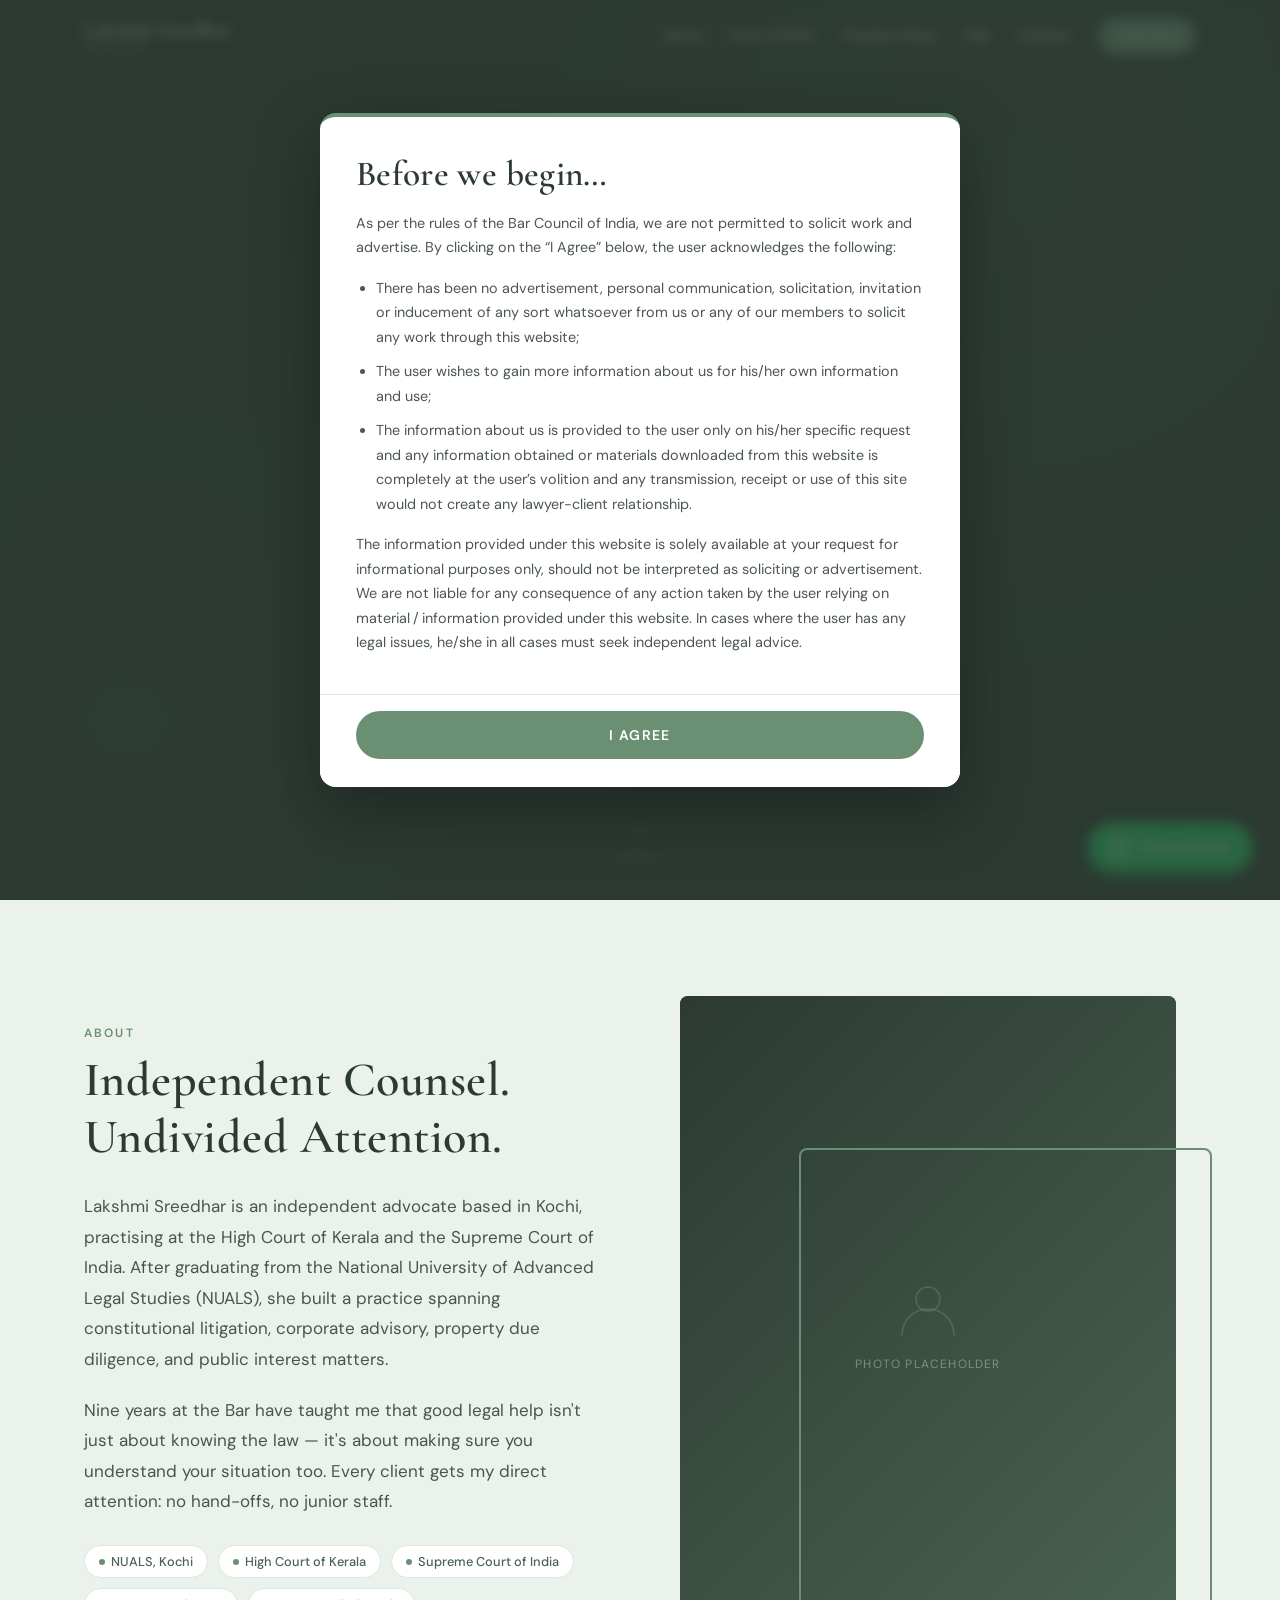
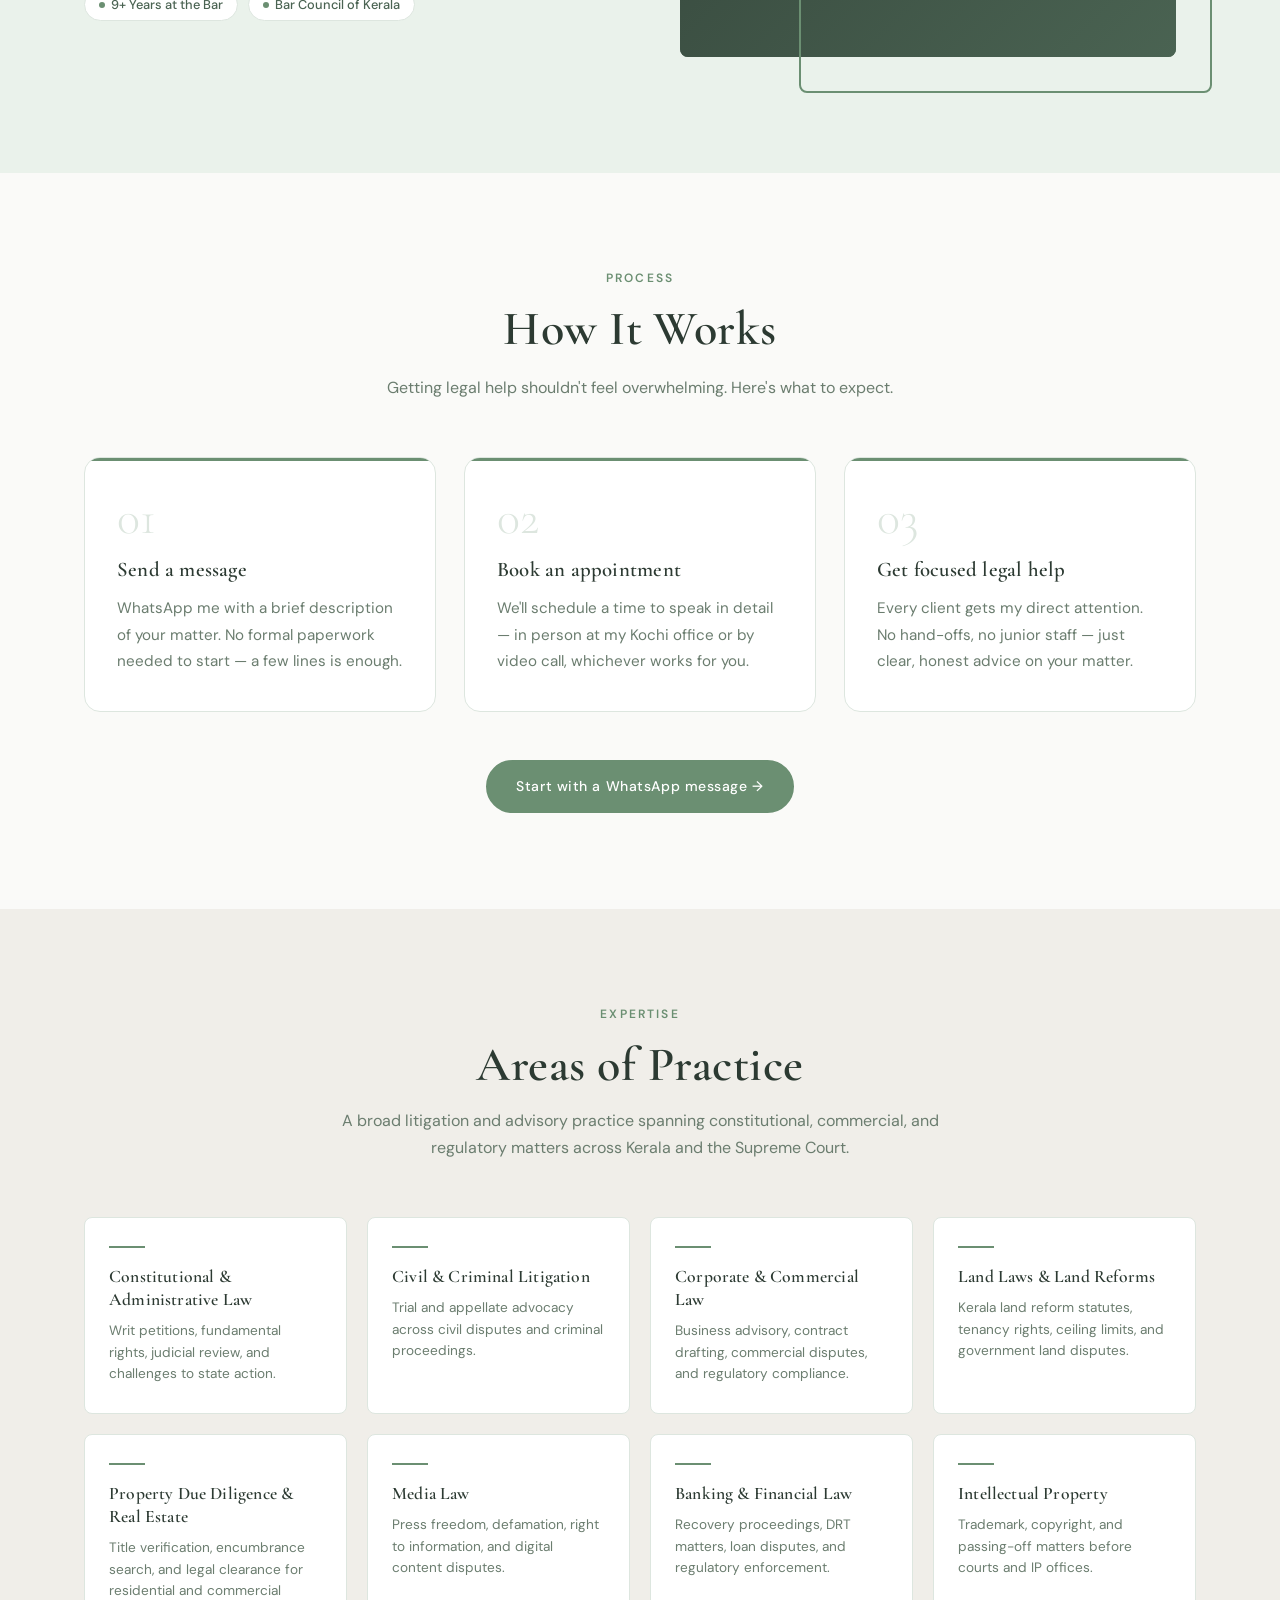
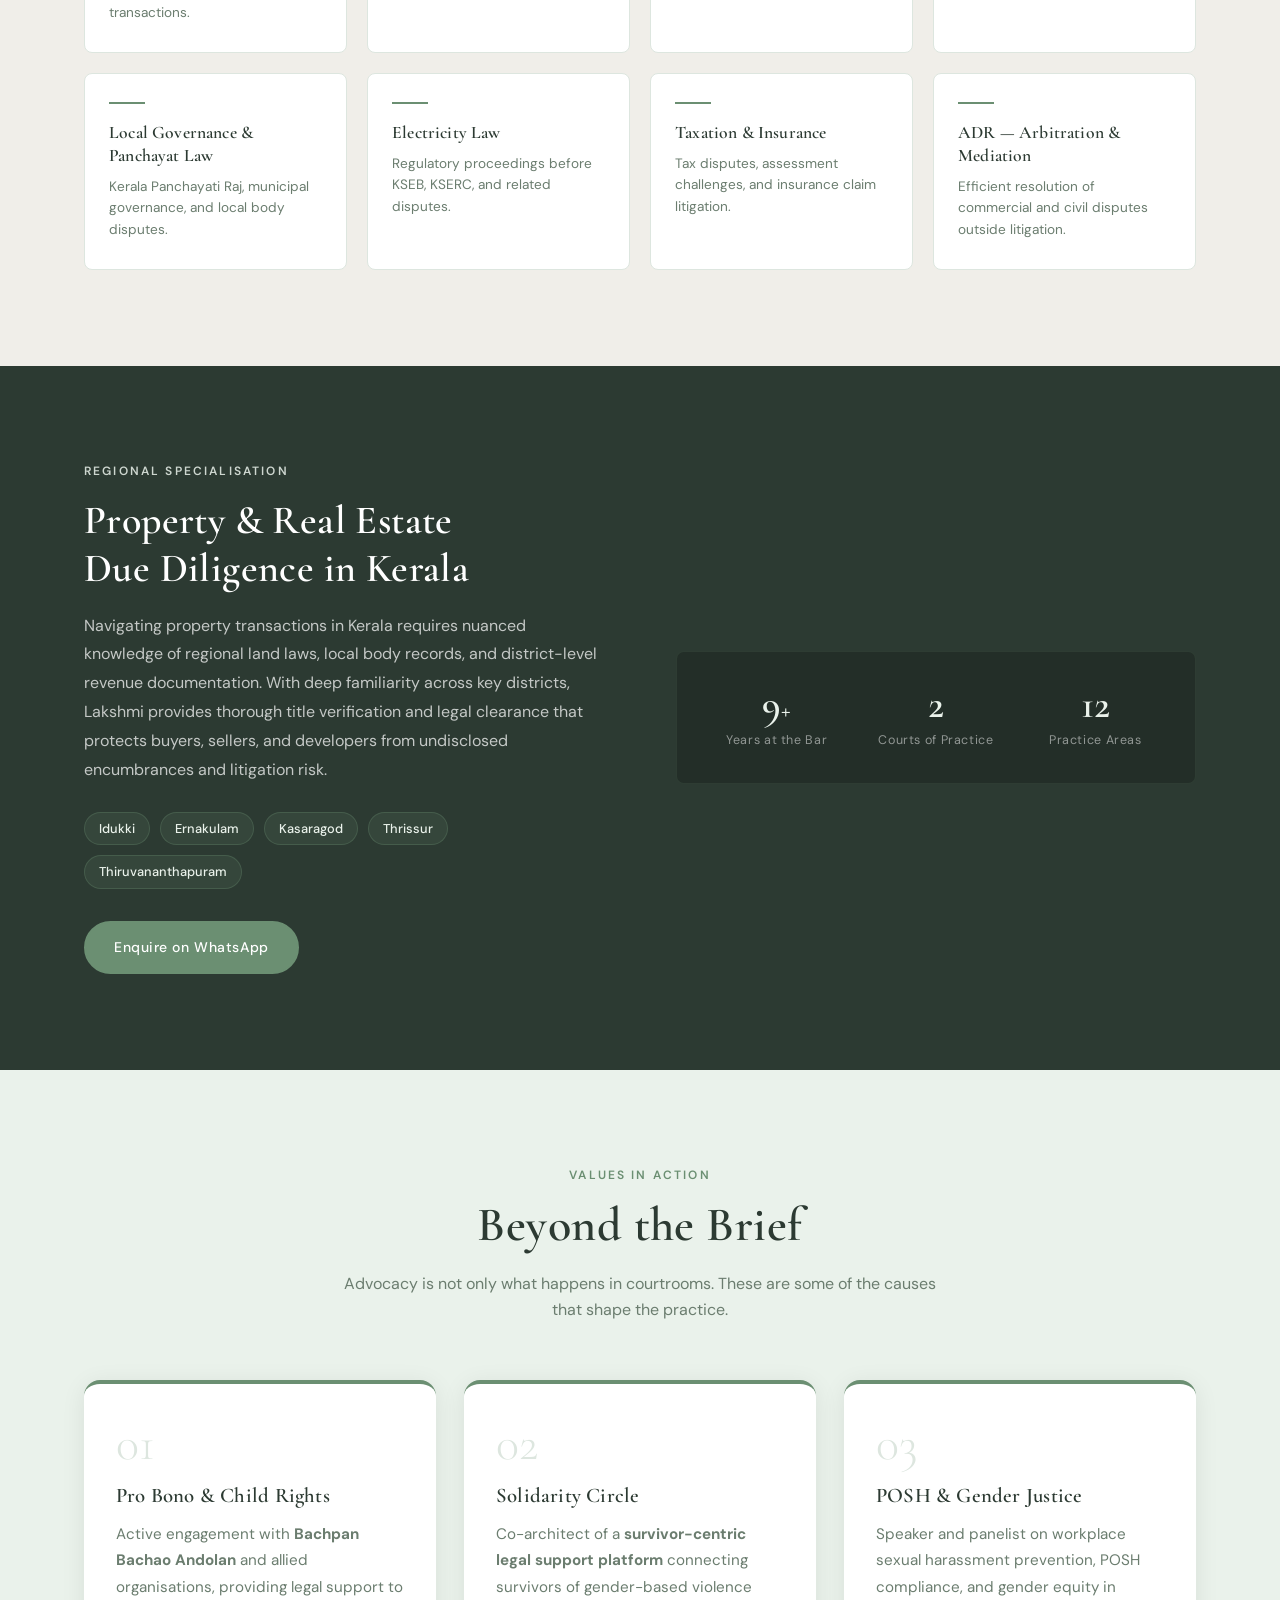
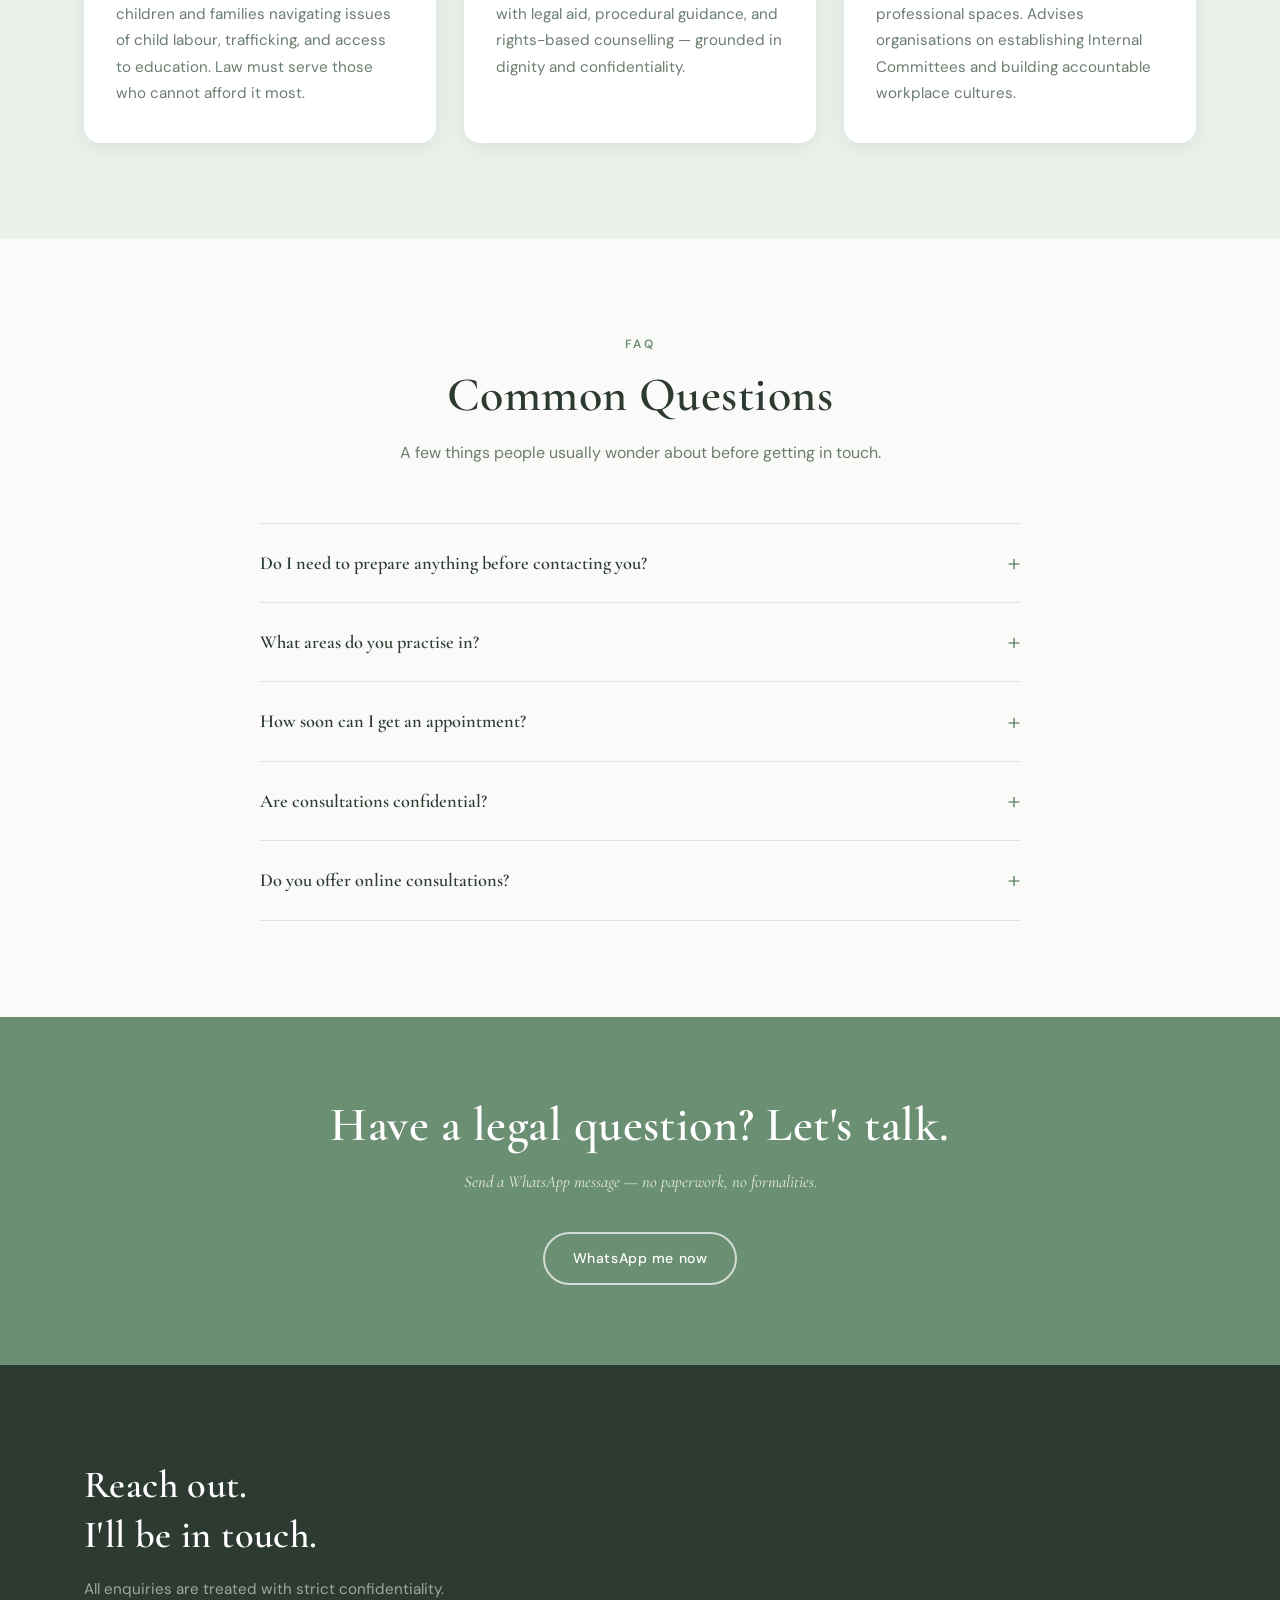
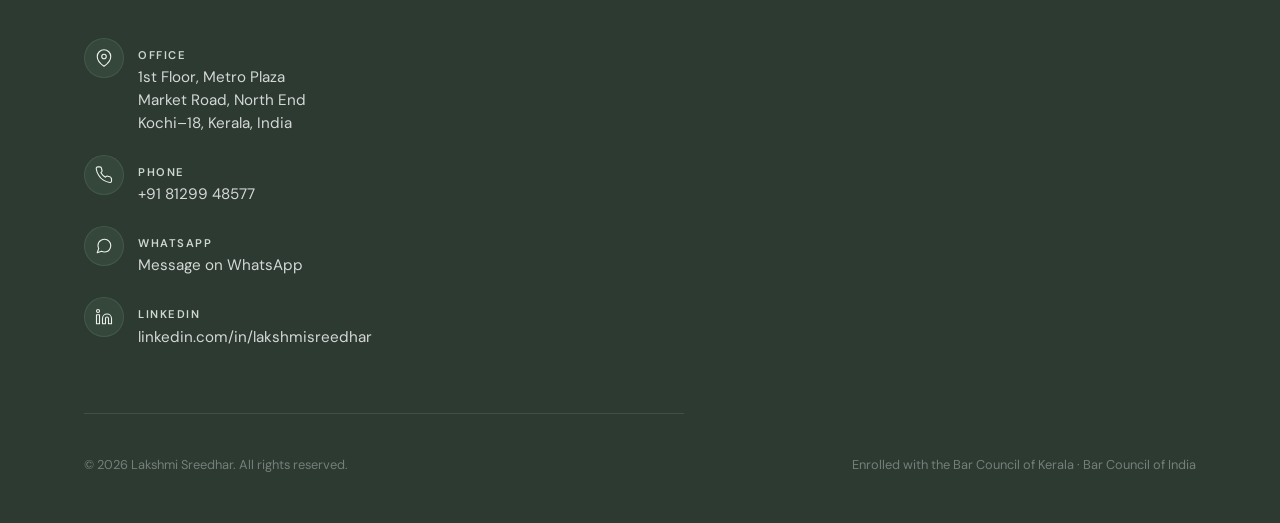
==== new/index.html @ 242ff50c "Added 'new' path" ====
<!DOCTYPE html>
<html lang="en">
<head>
  <meta charset="UTF-8">
  <meta name="viewport" content="width=device-width, initial-scale=1.0">
  <meta name="description" content="Lakshmi Sreedhar — Advocate at the High Court of Kerala. 9+ years of experience in Constitutional Law, Civil &amp; Criminal Litigation, Corporate Law, Property Due Diligence, and more.">
  <meta name="author" content="Lakshmi Sreedhar">
  <meta property="og:title" content="Lakshmi Sreedhar | Advocate, High Court of Kerala">
  <meta property="og:description" content="Legal clarity, without the confusion. Independent advocate in Kochi with 9+ years of litigation and advisory experience.">
  <meta property="og:type" content="website">
  <meta property="og:url" content="https://www.lakshmisreedhar.com">
  <meta property="og:image" content="https://www.lakshmisreedhar.com/assets/img/lakshmi.jpg">
  <meta property="og:image:alt" content="Lakshmi Sreedhar, Advocate, High Court of Kerala">
  <meta name="twitter:card" content="summary_large_image">
  <meta name="twitter:image" content="https://www.lakshmisreedhar.com/assets/img/lakshmi.jpg">

  <link rel="icon" type="image/x-icon" href="favicon.ico">
  <title>Lakshmi Sreedhar | Advocate, High Court of Kerala</title>

  <!-- Stylesheet -->
  <link rel="stylesheet" href="assets/css/style.css">

  <!-- Google Analytics -->
  <script async src="https://www.googletagmanager.com/gtag/js?id=UA-42601089-4"></script>
  <script>
    window.dataLayer = window.dataLayer || [];
    function gtag(){dataLayer.push(arguments);}
    gtag('js', new Date());
    gtag('config', 'UA-42601089-4');
  </script>
</head>
<body>

  <!-- =========================================
       BAR COUNCIL DISCLAIMER MODAL
  ========================================== -->
  <div id="disclaimer-overlay" class="disclaimer-overlay" role="dialog" aria-modal="true" aria-labelledby="disclaimer-title">
    <div class="disclaimer-modal">
      <div class="disclaimer-modal__content" id="disclaimer-content">
        <h2 id="disclaimer-title" class="disclaimer-modal__title">Before we begin&hellip;</h2>
        <p class="disclaimer-modal__body">
          As per the rules of the Bar Council of India, we are not permitted to solicit work and advertise.
          By clicking on the &ldquo;I Agree&rdquo; below, the user acknowledges the following:
        </p>
        <ul class="disclaimer-modal__list">
          <li>There has been no advertisement, personal communication, solicitation, invitation or inducement of any sort whatsoever from us or any of our members to solicit any work through this website;</li>
          <li>The user wishes to gain more information about us for his/her own information and use;</li>
          <li>The information about us is provided to the user only on his/her specific request and any information obtained or materials downloaded from this website is completely at the user&rsquo;s volition and any transmission, receipt or use of this site would not create any lawyer-client relationship.</li>
        </ul>
        <p class="disclaimer-modal__body">
          The information provided under this website is solely available at your request for informational
          purposes only, should not be interpreted as soliciting or advertisement. We are not liable for any
          consequence of any action taken by the user relying on material&thinsp;/&thinsp;information provided
          under this website. In cases where the user has any legal issues, he/she in all cases must seek
          independent legal advice.
        </p>
      </div>
      <div class="disclaimer-modal__footer">
        <button id="disclaimer-agree" class="disclaimer-modal__btn" type="button">I Agree</button>
      </div>
    </div>
  </div>

  <!-- =========================================
       FLOATING WHATSAPP BUTTON
  ========================================== -->
  <a
    href="https://wa.me/918129948577"
    class="whatsapp-float"
    target="_blank"
    rel="noopener noreferrer"
    aria-label="Chat on WhatsApp"
  >
    <svg viewBox="0 0 24 24" fill="currentColor" xmlns="http://www.w3.org/2000/svg" aria-hidden="true">
      <path d="M17.472 14.382c-.297-.149-1.758-.867-2.03-.967-.273-.099-.471-.148-.67.15-.197.297-.767.966-.94 1.164-.173.199-.347.223-.644.075-.297-.15-1.255-.463-2.39-1.475-.883-.788-1.48-1.761-1.653-2.059-.173-.297-.018-.458.13-.606.134-.133.298-.347.446-.52.149-.174.198-.298.298-.497.099-.198.05-.371-.025-.52-.075-.149-.669-1.612-.916-2.207-.242-.579-.487-.5-.669-.51-.173-.008-.371-.01-.57-.01-.198 0-.52.074-.792.372-.272.297-1.04 1.016-1.04 2.479 0 1.462 1.065 2.875 1.213 3.074.149.198 2.096 3.2 5.077 4.487.709.306 1.262.489 1.694.625.712.227 1.36.195 1.871.118.571-.085 1.758-.719 2.006-1.413.248-.694.248-1.289.173-1.413-.074-.124-.272-.198-.57-.347m-5.421 7.403h-.004a9.87 9.87 0 0 1-5.031-1.378l-.361-.214-3.741.982.998-3.648-.235-.374a9.86 9.86 0 0 1-1.51-5.26c.001-5.45 4.436-9.884 9.888-9.884 2.64 0 5.122 1.03 6.988 2.898a9.825 9.825 0 0 1 2.893 6.994c-.003 5.45-4.437 9.884-9.885 9.884m8.413-18.297A11.815 11.815 0 0 0 12.05 0C5.495 0 .16 5.335.157 11.892c0 2.096.547 4.142 1.588 5.945L.057 24l6.305-1.654a11.882 11.882 0 0 0 5.683 1.448h.005c6.554 0 11.89-5.335 11.893-11.893a11.821 11.821 0 0 0-3.48-8.413z"/>
    </svg>
    Chat with me
  </a>

  <!-- =========================================
       MOBILE OVERLAY MENU
  ========================================== -->
  <div id="nav-overlay" class="nav-overlay" role="dialog" aria-modal="true" aria-label="Navigation menu">
    <a href="#about">About</a>
    <a href="#how-it-works">How It Works</a>
    <a href="#practice">Practice Areas</a>
    <a href="#faq">FAQ</a>
    <a href="#contact">Contact</a>
    <a href="https://wa.me/918129948577" class="btn--whatsapp-nav" target="_blank" rel="noopener noreferrer">WhatsApp</a>
  </div>

  <!-- =========================================
       NAVIGATION
  ========================================== -->
  <header id="navbar" role="banner">
    <div class="container">
      <a href="#hero" class="nav-brand" aria-label="Lakshmi Sreedhar — home">
        <span class="nav-brand__name">Lakshmi Sreedhar</span>
        <span class="nav-brand__sub">Advocate</span>
      </a>

      <nav class="nav-links" aria-label="Site navigation">
        <a href="#about">About</a>
        <a href="#how-it-works">How It Works</a>
        <a href="#practice">Practice Areas</a>
        <a href="#faq">FAQ</a>
        <a href="#contact">Contact</a>
        <a href="https://wa.me/918129948577" class="btn--whatsapp-nav" target="_blank" rel="noopener noreferrer">WhatsApp</a>
      </nav>

      <button
        id="nav-toggle"
        class="nav-toggle"
        aria-label="Toggle navigation menu"
        aria-expanded="false"
        aria-controls="nav-overlay"
      >
        <span></span>
        <span></span>
        <span></span>
      </button>
    </div>
  </header>

  <!-- =========================================
       HERO
  ========================================== -->
  <section id="hero" aria-label="Introduction">
    <div class="hero__bg-pattern" aria-hidden="true"></div>
    <div class="container">
      <div class="hero__content">
        <p class="hero__eyebrow">High Court of Kerala &middot; 9+ Years</p>
        <h1 class="hero__headline">
          Legal clarity,<br><em>without the confusion.</em>
        </h1>
        <div class="hero__divider" aria-hidden="true"></div>
        <p class="hero__sub">
          I'm Lakshmi — an independent advocate in Kochi. Whether it's a property question, a corporate matter, or something urgent, I'm here to help.
        </p>
        <div class="hero__ctas">
          <a href="https://wa.me/918129948577" class="btn btn--sage" target="_blank" rel="noopener noreferrer">WhatsApp me now</a>
          <a href="#how-it-works" class="btn btn--ghost">See how it works</a>
        </div>
      </div>
    </div>
    <div class="hero__scroll" aria-hidden="true">
      <svg viewBox="0 0 24 24" fill="none" stroke="currentColor" stroke-width="1.5" stroke-linecap="round" stroke-linejoin="round">
        <path d="M12 5v14M5 12l7 7 7-7"/>
      </svg>
      <span>Scroll</span>
    </div>
  </section>

  <!-- =========================================
       ABOUT
  ========================================== -->
  <section id="about" class="section" aria-labelledby="about-heading">
    <div class="container">
      <div class="about__grid">

        <div class="about__text">
          <span class="section-label">About</span>
          <h2 id="about-heading" class="section-title">Independent Counsel.<br>Undivided Attention.</h2>

          <p>
            Lakshmi Sreedhar is an independent advocate based in Kochi, practising at the High Court of
            Kerala and the Supreme Court of India. After graduating from the National University of
            Advanced Legal Studies (NUALS), she built a practice spanning constitutional litigation,
            corporate advisory, property due diligence, and public interest matters.
          </p>
          <p>
            Nine years at the Bar have taught me that good legal help isn't just about knowing the
            law — it's about making sure you understand your situation too. Every client gets my direct
            attention: no hand-offs, no junior staff.
          </p>

          <div class="about__credentials" aria-label="Credentials">
            <span class="credential-tag">NUALS, Kochi</span>
            <span class="credential-tag">High Court of Kerala</span>
            <span class="credential-tag">Supreme Court of India</span>
            <span class="credential-tag">9+ Years at the Bar</span>
            <span class="credential-tag">Bar Council of Kerala</span>
          </div>

        </div>

        <div class="about__photo reveal" aria-label="Photo of Lakshmi Sreedhar">
          <div class="about__photo-wrap">
            <img
              src="assets/img/lakshmi.jpg"
              alt="Lakshmi Sreedhar, Advocate"
              onload="this.closest('.about__photo-wrap').querySelector('.about__photo-placeholder').style.display='none'"
              onerror="this.style.display='none'"
            >
            <div class="about__photo-placeholder" aria-hidden="true">
              <svg viewBox="0 0 64 64" fill="none" stroke="currentColor" stroke-width="1.5" stroke-linecap="round" stroke-linejoin="round">
                <circle cx="32" cy="20" r="12"/>
                <path d="M6 56c0-14.36 11.64-26 26-26s26 11.64 26 26"/>
              </svg>
              <span>Photo Placeholder</span>
            </div>
          </div>
          <div class="about__photo-accent" aria-hidden="true"></div>
        </div>

      </div>
    </div>
  </section>

  <!-- =========================================
       HOW IT WORKS
  ========================================== -->
  <section id="how-it-works" aria-labelledby="how-heading">
    <div class="container">
      <div class="how-it-works__header">
        <span class="section-label">Process</span>
        <h2 id="how-heading" class="section-title">How It Works</h2>
        <p>Getting legal help shouldn't feel overwhelming. Here's what to expect.</p>
      </div>

      <div class="how-it-works__grid">

        <article class="how-it-works-card reveal">
          <div class="how-it-works-card__step" aria-hidden="true">01</div>
          <h3 class="how-it-works-card__title">Send a message</h3>
          <p class="how-it-works-card__body">WhatsApp me with a brief description of your matter. No formal paperwork needed to start — a few lines is enough.</p>
        </article>

        <article class="how-it-works-card reveal reveal--delay-1">
          <div class="how-it-works-card__step" aria-hidden="true">02</div>
          <h3 class="how-it-works-card__title">Book an appointment</h3>
          <p class="how-it-works-card__body">We'll schedule a time to speak in detail — in person at my Kochi office or by video call, whichever works for you.</p>
        </article>

        <article class="how-it-works-card reveal reveal--delay-2">
          <div class="how-it-works-card__step" aria-hidden="true">03</div>
          <h3 class="how-it-works-card__title">Get focused legal help</h3>
          <p class="how-it-works-card__body">Every client gets my direct attention. No hand-offs, no junior staff — just clear, honest advice on your matter.</p>
        </article>

      </div>

      <div class="how-it-works__cta">
        <a href="https://wa.me/918129948577" class="btn btn--sage" target="_blank" rel="noopener noreferrer">Start with a WhatsApp message &rarr;</a>
      </div>
    </div>
  </section>

  <!-- =========================================
       PRACTICE AREAS
  ========================================== -->
  <section id="practice" class="section" aria-labelledby="practice-heading">
    <div class="container">
      <div class="practice__header">
        <span class="section-label">Expertise</span>
        <h2 id="practice-heading" class="section-title">Areas of Practice</h2>
        <p>A broad litigation and advisory practice spanning constitutional, commercial, and regulatory matters across Kerala and the Supreme Court.</p>
      </div>

      <div class="practice__grid">

        <article class="practice-card reveal">
          <div class="practice-card__icon" aria-hidden="true"></div>
          <h3 class="practice-card__title">Constitutional &amp; Administrative Law</h3>
          <p class="practice-card__desc">Writ petitions, fundamental rights, judicial review, and challenges to state action.</p>
        </article>

        <article class="practice-card reveal reveal--delay-1">
          <div class="practice-card__icon" aria-hidden="true"></div>
          <h3 class="practice-card__title">Civil &amp; Criminal Litigation</h3>
          <p class="practice-card__desc">Trial and appellate advocacy across civil disputes and criminal proceedings.</p>
        </article>

        <article class="practice-card reveal reveal--delay-2">
          <div class="practice-card__icon" aria-hidden="true"></div>
          <h3 class="practice-card__title">Corporate &amp; Commercial Law</h3>
          <p class="practice-card__desc">Business advisory, contract drafting, commercial disputes, and regulatory compliance.</p>
        </article>

        <article class="practice-card reveal reveal--delay-3">
          <div class="practice-card__icon" aria-hidden="true"></div>
          <h3 class="practice-card__title">Land Laws &amp; Land Reforms</h3>
          <p class="practice-card__desc">Kerala land reform statutes, tenancy rights, ceiling limits, and government land disputes.</p>
        </article>

        <article class="practice-card reveal">
          <div class="practice-card__icon" aria-hidden="true"></div>
          <h3 class="practice-card__title">Property Due Diligence &amp; Real Estate</h3>
          <p class="practice-card__desc">Title verification, encumbrance search, and legal clearance for residential and commercial transactions.</p>
        </article>

        <article class="practice-card reveal reveal--delay-1">
          <div class="practice-card__icon" aria-hidden="true"></div>
          <h3 class="practice-card__title">Media Law</h3>
          <p class="practice-card__desc">Press freedom, defamation, right to information, and digital content disputes.</p>
        </article>

        <article class="practice-card reveal reveal--delay-2">
          <div class="practice-card__icon" aria-hidden="true"></div>
          <h3 class="practice-card__title">Banking &amp; Financial Law</h3>
          <p class="practice-card__desc">Recovery proceedings, DRT matters, loan disputes, and regulatory enforcement.</p>
        </article>

        <article class="practice-card reveal reveal--delay-3">
          <div class="practice-card__icon" aria-hidden="true"></div>
          <h3 class="practice-card__title">Intellectual Property</h3>
          <p class="practice-card__desc">Trademark, copyright, and passing-off matters before courts and IP offices.</p>
        </article>

        <article class="practice-card reveal">
          <div class="practice-card__icon" aria-hidden="true"></div>
          <h3 class="practice-card__title">Local Governance &amp; Panchayat Law</h3>
          <p class="practice-card__desc">Kerala Panchayati Raj, municipal governance, and local body disputes.</p>
        </article>

        <article class="practice-card reveal reveal--delay-1">
          <div class="practice-card__icon" aria-hidden="true"></div>
          <h3 class="practice-card__title">Electricity Law</h3>
          <p class="practice-card__desc">Regulatory proceedings before KSEB, KSERC, and related disputes.</p>
        </article>

        <article class="practice-card reveal reveal--delay-2">
          <div class="practice-card__icon" aria-hidden="true"></div>
          <h3 class="practice-card__title">Taxation &amp; Insurance</h3>
          <p class="practice-card__desc">Tax disputes, assessment challenges, and insurance claim litigation.</p>
        </article>

        <article class="practice-card reveal reveal--delay-3">
          <div class="practice-card__icon" aria-hidden="true"></div>
          <h3 class="practice-card__title">ADR — Arbitration &amp; Mediation</h3>
          <p class="practice-card__desc">Efficient resolution of commercial and civil disputes outside litigation.</p>
        </article>

      </div>
    </div>
  </section>

  <!-- =========================================
       SPOTLIGHT — PROPERTY & REAL ESTATE
  ========================================== -->
  <section id="spotlight" aria-labelledby="spotlight-heading">
    <div class="container">
      <div class="spotlight__inner">

        <div class="reveal">
          <span class="spotlight__label">Regional Specialisation</span>
          <h2 id="spotlight-heading" class="spotlight__title">
            Property &amp; Real Estate<br>Due Diligence in Kerala
          </h2>
          <p class="spotlight__body">
            Navigating property transactions in Kerala requires nuanced knowledge of
            regional land laws, local body records, and district-level revenue documentation.
            With deep familiarity across key districts, Lakshmi provides thorough title
            verification and legal clearance that protects buyers, sellers, and developers
            from undisclosed encumbrances and litigation risk.
          </p>
          <div class="spotlight__regions" aria-label="Districts covered">
            <span class="region-tag">Idukki</span>
            <span class="region-tag">Ernakulam</span>
            <span class="region-tag">Kasaragod</span>
            <span class="region-tag">Thrissur</span>
            <span class="region-tag">Thiruvananthapuram</span>
          </div>
          <a href="https://wa.me/918129948577" class="btn btn--gold" target="_blank" rel="noopener noreferrer">Enquire on WhatsApp</a>
        </div>

        <div class="spotlight__stats reveal reveal--delay-2" aria-label="Practice highlights">
          <div class="stat">
            <div class="stat__num">9<span style="font-size:1.5rem">+</span></div>
            <div class="stat__label">Years at the Bar</div>
          </div>
          <div class="stat">
            <div class="stat__num">2</div>
            <div class="stat__label">Courts of Practice</div>
          </div>
          <div class="stat">
            <div class="stat__num">12</div>
            <div class="stat__label">Practice Areas</div>
          </div>
        </div>

      </div>
    </div>
  </section>

  <!-- =========================================
       COMMITMENT
  ========================================== -->
  <section id="commitment" class="section" aria-labelledby="commitment-heading">
    <div class="container">
      <div class="commitment__header">
        <span class="section-label">Values in Action</span>
        <h2 id="commitment-heading" class="section-title">Beyond the Brief</h2>
        <p>Advocacy is not only what happens in courtrooms. These are some of the causes that shape the practice.</p>
      </div>

      <div class="commitment__grid">

        <article class="commitment-card reveal">
          <div class="commitment-card__number" aria-hidden="true">01</div>
          <h3 class="commitment-card__title">Pro Bono &amp; Child Rights</h3>
          <p class="commitment-card__body">
            Active engagement with <strong>Bachpan Bachao Andolan</strong> and allied organisations,
            providing legal support to children and families navigating issues of child labour,
            trafficking, and access to education. Law must serve those who cannot afford it most.
          </p>
        </article>

        <article class="commitment-card reveal reveal--delay-1">
          <div class="commitment-card__number" aria-hidden="true">02</div>
          <h3 class="commitment-card__title">Solidarity Circle</h3>
          <p class="commitment-card__body">
            Co-architect of a <strong>survivor-centric legal support platform</strong> connecting
            survivors of gender-based violence with legal aid, procedural guidance, and
            rights-based counselling — grounded in dignity and confidentiality.
          </p>
        </article>

        <article class="commitment-card reveal reveal--delay-2">
          <div class="commitment-card__number" aria-hidden="true">03</div>
          <h3 class="commitment-card__title">POSH &amp; Gender Justice</h3>
          <p class="commitment-card__body">
            Speaker and panelist on workplace sexual harassment prevention, POSH compliance,
            and gender equity in professional spaces. Advises organisations on establishing
            Internal Committees and building accountable workplace cultures.
          </p>
        </article>

      </div>
    </div>
  </section>

  <!-- =========================================
       FAQ
  ========================================== -->
  <section id="faq" aria-labelledby="faq-heading">
    <div class="container">
      <div class="faq__header">
        <span class="section-label">FAQ</span>
        <h2 id="faq-heading" class="section-title">Common Questions</h2>
        <p>A few things people usually wonder about before getting in touch.</p>
      </div>

      <div class="faq__list" role="list">

        <details class="faq__item">
          <summary class="faq__question">Do I need to prepare anything before contacting you?</summary>
          <p class="faq__answer">No. Just send a WhatsApp message with a brief description of your situation. We'll take it from there — no documents or formalities required to start.</p>
        </details>

        <details class="faq__item">
          <summary class="faq__question">What areas do you practise in?</summary>
          <p class="faq__answer">Primarily the High Court of Kerala and the Supreme Court of India, across 12 areas including property law, corporate matters, constitutional litigation, media law, and more.</p>
        </details>

        <details class="faq__item">
          <summary class="faq__question">How soon can I get an appointment?</summary>
          <p class="faq__answer">Initial response via WhatsApp is usually within a few hours. Appointments are scheduled based on availability, typically within a few days.</p>
        </details>

        <details class="faq__item">
          <summary class="faq__question">Are consultations confidential?</summary>
          <p class="faq__answer">Yes. All discussions are treated with strict professional confidentiality from the very first message.</p>
        </details>

        <details class="faq__item">
          <summary class="faq__question">Do you offer online consultations?</summary>
          <p class="faq__answer">Yes — video call appointments are available in addition to in-person meetings at the Kochi office. Whichever works for you.</p>
        </details>

      </div>
    </div>
  </section>

  <!-- =========================================
       CALL TO ACTION
  ========================================== -->
  <section id="cta" aria-label="Call to action">
    <div class="container">
      <div class="cta__inner">
        <h2 class="cta__headline">Have a legal question? Let's talk.</h2>
        <p class="cta__sub">Send a WhatsApp message — no paperwork, no formalities.</p>
        <a href="https://wa.me/918129948577" class="btn btn--ghost-white" target="_blank" rel="noopener noreferrer">WhatsApp me now</a>
      </div>
    </div>
  </section>

  <!-- =========================================
       CONTACT & FOOTER
  ========================================== -->
  <section id="contact" class="section" aria-labelledby="contact-heading">
    <div class="container">

      <div class="contact__inner">
        <h2 id="contact-heading" class="contact__heading">
          Reach out.<br>I'll be in touch.
        </h2>
        <p class="contact__sub">
          All enquiries are treated with strict confidentiality.
        </p>

        <div class="contact__items">

          <div class="contact__item">
            <div class="contact__item-icon" aria-hidden="true">
              <svg viewBox="0 0 24 24" stroke-width="1.5" stroke-linecap="round" stroke-linejoin="round">
                <path d="M21 10c0 7-9 13-9 13s-9-6-9-13a9 9 0 0 1 18 0z"/>
                <circle cx="12" cy="10" r="3"/>
              </svg>
            </div>
            <div class="contact__item-content">
              <div class="contact__item-label">Office</div>
              <div class="contact__item-value">
                1st Floor, Metro Plaza<br>
                Market Road, North End<br>
                Kochi&ndash;18, Kerala, India
              </div>
            </div>
          </div>

          <div class="contact__item">
            <div class="contact__item-icon" aria-hidden="true">
              <svg viewBox="0 0 24 24" stroke-width="1.5" stroke-linecap="round" stroke-linejoin="round">
                <path d="M22 16.92v3a2 2 0 0 1-2.18 2 19.79 19.79 0 0 1-8.63-3.07A19.5 19.5 0 0 1 4.69 12a19.79 19.79 0 0 1-3.07-8.67A2 2 0 0 1 3.6 1.18h3a2 2 0 0 1 2 1.72c.127.96.361 1.903.7 2.81a2 2 0 0 1-.45 2.11L7.91 8.91a16 16 0 0 0 6 6l.91-.91a2 2 0 0 1 2.11-.45c.907.339 1.85.573 2.81.7a2 2 0 0 1 1.72 2z"/>
              </svg>
            </div>
            <div class="contact__item-content">
              <div class="contact__item-label">Phone</div>
              <div class="contact__item-value">
                <a href="tel:+918129948577">+91 81299 48577</a>
              </div>
            </div>
          </div>

          <div class="contact__item">
            <div class="contact__item-icon" aria-hidden="true">
              <svg viewBox="0 0 24 24" stroke-width="1.5" stroke-linecap="round" stroke-linejoin="round">
                <path d="M21 11.5a8.38 8.38 0 0 1-.9 3.8 8.5 8.5 0 0 1-7.6 4.7 8.38 8.38 0 0 1-3.8-.9L3 21l1.9-5.7a8.38 8.38 0 0 1-.9-3.8 8.5 8.5 0 0 1 4.7-7.6 8.38 8.38 0 0 1 3.8-.9h.5a8.48 8.48 0 0 1 8 8v.5z"/>
              </svg>
            </div>
            <div class="contact__item-content">
              <div class="contact__item-label">WhatsApp</div>
              <div class="contact__item-value">
                <a href="https://wa.me/918129948577" target="_blank" rel="noopener noreferrer">Message on WhatsApp</a>
              </div>
            </div>
          </div>

          <div class="contact__item">
            <div class="contact__item-icon" aria-hidden="true">
              <svg viewBox="0 0 24 24" stroke-width="1.5" stroke-linecap="round" stroke-linejoin="round">
                <path d="M16 8a6 6 0 0 1 6 6v7h-4v-7a2 2 0 0 0-2-2 2 2 0 0 0-2 2v7h-4v-7a6 6 0 0 1 6-6z"/>
                <rect x="2" y="9" width="4" height="12"/>
                <circle cx="4" cy="4" r="2"/>
              </svg>
            </div>
            <div class="contact__item-content">
              <div class="contact__item-label">LinkedIn</div>
              <div class="contact__item-value">
                <a href="https://www.linkedin.com/in/lakshmisreedhar" target="_blank" rel="noopener noreferrer">linkedin.com/in/lakshmisreedhar</a>
              </div>
            </div>
          </div>

        </div>
      </div>

      <footer class="contact__footer">
        <p class="contact__copyright">&copy; 2026 Lakshmi Sreedhar. All rights reserved.</p>
        <p class="contact__bar-note">Enrolled with the Bar Council of Kerala &middot; Bar Council of India</p>
      </footer>

    </div>
  </section>

  <!-- Scripts -->
  <script src="assets/js/main.js"></script>

</body>
</html>
---- new/assets/css/style.css ----
/* ============================================================
   LAKSHMI SREEDHAR — ADVOCATE
   Design System + Full Site Styles
   ============================================================ */

/* ── Google Fonts ── */
@import url('https://fonts.googleapis.com/css2?family=Cormorant+Garamond:ital,wght@0,300;0,400;0,500;0,600;0,700;1,400;1,500&family=DM+Sans:ital,opsz,wght@0,9..40,300;0,9..40,400;0,9..40,500;0,9..40,600;1,9..40,400&display=swap');

/* ── Custom Properties ── */
:root {
  --sage:        #6B8F72;
  --sage-light:  #EAF2EB;
  --sage-dark:   #4A6352;
  --warm-white:  #FAFAF8;
  --warm-gray:   #F0EEE9;
  --charcoal:    #2C3A32;
  --text-muted:  #6B7D6F;
  --white:       #FFFFFF;
  --border:      #DDE6DF;

  --font-serif: 'Cormorant Garamond', Georgia, 'Times New Roman', serif;
  --font-sans:  'DM Sans', system-ui, -apple-system, sans-serif;

  --nav-height: 72px;
  --section-pad: 96px;
  --container-max: 1160px;

  --radius-sm: 4px;
  --radius-md: 8px;
  --radius-lg: 16px;

  --shadow-card: 0 4px 24px rgba(0, 0, 0, 0.08);
  --shadow-card-hover: 0 8px 40px rgba(0, 0, 0, 0.16);

  --transition: 0.25s ease;
}

/* ── Reset & Base ── */
*, *::before, *::after {
  box-sizing: border-box;
  margin: 0;
  padding: 0;
}

html {
  scroll-behavior: smooth;
  font-size: 16px;
  -webkit-text-size-adjust: 100%;
}

body {
  font-family: var(--font-sans);
  font-size: 1rem;
  line-height: 1.65;
  color: var(--charcoal);
  background: var(--warm-white);
  overflow-x: hidden;
}

img {
  max-width: 100%;
  display: block;
}

a {
  color: inherit;
  text-decoration: none;
}

ul, ol {
  list-style: none;
}

/* ── Typography Helpers ── */
.serif { font-family: var(--font-serif); }

h1, h2, h3, h4, h5 {
  font-family: var(--font-serif);
  font-weight: 600;
  line-height: 1.2;
  letter-spacing: 0.01em;
}

.section-label {
  font-family: var(--font-sans);
  font-size: 0.75rem;
  font-weight: 600;
  letter-spacing: 0.18em;
  text-transform: uppercase;
  color: var(--sage);
  margin-bottom: 12px;
  display: block;
}

.section-title {
  font-family: var(--font-serif);
  font-size: clamp(2rem, 4vw, 3rem);
  font-weight: 600;
  color: var(--charcoal);
  margin-bottom: 16px;
}

.section-title--light {
  color: var(--white);
}

/* ── Layout ── */
.container {
  max-width: var(--container-max);
  margin: 0 auto;
  padding: 0 24px;
}

.section {
  padding: var(--section-pad) 0;
}

/* ── Buttons ── */
.btn {
  display: inline-block;
  font-family: var(--font-sans);
  font-size: 0.875rem;
  font-weight: 500;
  letter-spacing: 0.04em;
  padding: 13px 28px;
  border-radius: 100px;
  cursor: pointer;
  border: 2px solid transparent;
  transition: all var(--transition);
  white-space: nowrap;
}

.btn--sage {
  background: var(--sage);
  color: var(--white);
  border-color: var(--sage);
}

.btn--sage:hover {
  background: var(--sage-dark);
  border-color: var(--sage-dark);
  transform: translateY(-1px);
  box-shadow: 0 6px 20px rgba(107, 143, 114, 0.35);
}

/* Used in spotlight section */
.btn--gold {
  background: var(--sage);
  color: var(--white);
  border-color: var(--sage);
}

.btn--gold:hover {
  background: var(--sage-dark);
  border-color: var(--sage-dark);
  transform: translateY(-1px);
  box-shadow: 0 6px 20px rgba(107, 143, 114, 0.35);
}

.btn--ghost {
  background: transparent;
  color: var(--white);
  border-color: rgba(255,255,255,0.5);
}

.btn--ghost:hover {
  border-color: rgba(255,255,255,0.9);
  transform: translateY(-1px);
}

.btn--ghost-white {
  background: transparent;
  color: var(--white);
  border-color: rgba(255,255,255,0.7);
}

.btn--ghost-white:hover {
  background: var(--white);
  color: var(--sage-dark);
  transform: translateY(-1px);
}

/* ── NAVIGATION ── */
#navbar {
  position: fixed;
  top: 0;
  left: 0;
  right: 0;
  z-index: 1000;
  height: var(--nav-height);
  display: flex;
  align-items: center;
  transition: background var(--transition), box-shadow var(--transition);
}

#navbar.scrolled {
  background: var(--white);
  box-shadow: 0 1px 20px rgba(0,0,0,0.1);
}

#navbar .container {
  display: flex;
  align-items: center;
  justify-content: space-between;
  width: 100%;
}

.nav-brand {
  display: flex;
  flex-direction: column;
  line-height: 1;
}

.nav-brand__name {
  font-family: var(--font-serif);
  font-size: 1.25rem;
  font-weight: 600;
  color: var(--white);
  letter-spacing: 0.02em;
  transition: color var(--transition);
}

.nav-brand__sub {
  font-family: var(--font-sans);
  font-size: 0.65rem;
  font-weight: 400;
  letter-spacing: 0.14em;
  text-transform: uppercase;
  color: rgba(255,255,255,0.6);
  margin-top: 2px;
  transition: color var(--transition);
}

#navbar.scrolled .nav-brand__name {
  color: var(--charcoal);
}

#navbar.scrolled .nav-brand__sub {
  color: var(--sage);
}

.nav-links {
  display: flex;
  align-items: center;
  gap: 28px;
}

.nav-links a {
  font-size: 0.875rem;
  font-weight: 400;
  color: rgba(255,255,255,0.85);
  transition: color var(--transition);
  position: relative;
}

.nav-links a::after {
  content: '';
  position: absolute;
  bottom: -4px;
  left: 0;
  right: 0;
  height: 1px;
  background: var(--sage-light);
  transform: scaleX(0);
  transition: transform var(--transition);
}

.nav-links a:hover {
  color: var(--white);
}

.nav-links a:hover::after {
  transform: scaleX(1);
}

#navbar.scrolled .nav-links a {
  color: var(--charcoal);
}

#navbar.scrolled .nav-links a:hover {
  color: var(--sage-dark);
}

.btn--whatsapp-nav {
  background: var(--sage);
  color: var(--white);
  border-radius: 100px;
  border: none;
  transition: all var(--transition);
}

.nav-links .btn--whatsapp-nav {
  font-size: 0.8rem;
  padding: 8px 18px;
}

.nav-links .btn--whatsapp-nav::after {
  display: none;
}

.nav-links .btn--whatsapp-nav:hover {
  background: var(--sage-dark);
  transform: translateY(-1px);
  color: var(--white);
}

/* Mobile nav toggle */
.nav-toggle {
  display: none;
  flex-direction: column;
  gap: 5px;
  cursor: pointer;
  padding: 6px;
  background: none;
  border: none;
}

.nav-toggle span {
  display: block;
  width: 24px;
  height: 2px;
  background: var(--white);
  border-radius: 2px;
  transition: all var(--transition);
}

#navbar.scrolled .nav-toggle span {
  background: var(--charcoal);
}

.nav-toggle.is-active span:nth-child(1) {
  transform: translateY(7px) rotate(45deg);
}

.nav-toggle.is-active span:nth-child(2) {
  opacity: 0;
}

.nav-toggle.is-active span:nth-child(3) {
  transform: translateY(-7px) rotate(-45deg);
}

/* Mobile overlay */
.nav-overlay {
  display: none;
  position: fixed;
  inset: 0;
  background: var(--charcoal);
  z-index: 999;
  flex-direction: column;
  align-items: center;
  justify-content: center;
  gap: 36px;
}

.nav-overlay.is-open {
  display: flex;
}

.nav-overlay a {
  font-family: var(--font-serif);
  font-size: 2rem;
  font-weight: 500;
  color: var(--white);
  transition: color var(--transition);
}

.nav-overlay a:hover {
  color: var(--sage-light);
}

.nav-overlay .btn--whatsapp-nav {
  font-family: var(--font-sans);
  font-size: 1rem;
  padding: 12px 36px;
}

/* ── HERO ── */
#hero {
  min-height: 100vh;
  background: var(--charcoal);
  display: flex;
  align-items: center;
  position: relative;
  overflow: hidden;
  padding-top: var(--nav-height);
}

.hero__bg-pattern {
  position: absolute;
  inset: 0;
  background-image:
    radial-gradient(circle at 80% 20%, rgba(107, 143, 114, 0.12) 0%, transparent 50%),
    radial-gradient(circle at 10% 80%, rgba(107, 143, 114, 0.07) 0%, transparent 40%);
  pointer-events: none;
}

.hero__content {
  position: relative;
  z-index: 1;
  max-width: 820px;
  padding: 80px 0;
}

.hero__eyebrow {
  font-family: var(--font-sans);
  font-size: 0.75rem;
  font-weight: 600;
  letter-spacing: 0.2em;
  text-transform: uppercase;
  color: var(--sage-light);
  opacity: 0.85;
  margin-bottom: 24px;
  display: flex;
  align-items: center;
  gap: 12px;
}

.hero__eyebrow::before {
  content: '';
  display: block;
  width: 32px;
  height: 1px;
  background: var(--sage);
}

.hero__headline {
  font-family: var(--font-serif);
  font-size: clamp(2.75rem, 6vw, 5rem);
  font-weight: 600;
  color: var(--white);
  line-height: 1.1;
  margin-bottom: 20px;
}

.hero__headline em {
  font-style: italic;
  color: var(--sage-light);
}

/* Animated sage divider */
.hero__divider {
  width: 0;
  height: 2px;
  background: linear-gradient(90deg, var(--sage), transparent);
  margin-bottom: 28px;
  animation: expandLine 1.2s ease forwards 0.4s;
}

@keyframes expandLine {
  to { width: 200px; }
}

.hero__sub {
  font-family: var(--font-sans);
  font-size: 1.05rem;
  font-weight: 300;
  color: rgba(255,255,255,0.72);
  margin-bottom: 40px;
  letter-spacing: 0.01em;
  line-height: 1.7;
  max-width: 560px;
}

.hero__ctas {
  display: flex;
  flex-wrap: wrap;
  gap: 16px;
}

.hero__scroll {
  position: absolute;
  bottom: 36px;
  left: 50%;
  transform: translateX(-50%);
  display: flex;
  flex-direction: column;
  align-items: center;
  gap: 8px;
  color: rgba(255,255,255,0.4);
  font-size: 0.7rem;
  letter-spacing: 0.12em;
  text-transform: uppercase;
  animation: bounce 2s ease-in-out infinite;
}

.hero__scroll svg {
  width: 20px;
  height: 20px;
}

@keyframes bounce {
  0%, 100% { transform: translateX(-50%) translateY(0); }
  50%       { transform: translateX(-50%) translateY(6px); }
}

/* ── ABOUT ── */
#about {
  background: var(--sage-light);
}

.about__grid {
  display: grid;
  grid-template-columns: 1fr 1fr;
  gap: 80px;
  align-items: center;
}

.about__text .section-label {
  margin-bottom: 8px;
}

.about__text .section-title {
  margin-bottom: 24px;
}

.about__text p {
  font-size: 1.0625rem;
  color: var(--charcoal);
  opacity: 0.85;
  line-height: 1.8;
  margin-bottom: 20px;
}

.about__credentials {
  display: flex;
  flex-wrap: wrap;
  gap: 10px;
  margin: 28px 0;
}

.credential-tag {
  display: inline-flex;
  align-items: center;
  gap: 6px;
  font-size: 0.8rem;
  font-weight: 500;
  color: var(--sage-dark);
  background: var(--white);
  border: 1px solid var(--border);
  border-radius: 100px;
  padding: 5px 14px;
}

.credential-tag::before {
  content: '';
  display: block;
  width: 6px;
  height: 6px;
  border-radius: 50%;
  background: var(--sage);
}

.about__photo {
  position: relative;
  padding-bottom: 20px;
  padding-right: 20px;
}

.about__photo-wrap {
  position: relative;
  border-radius: var(--radius-md);
  overflow: hidden;
  aspect-ratio: 3/4;
  background: var(--sage-dark);
}

.about__photo-wrap::before {
  content: '';
  position: absolute;
  inset: 0;
  background: linear-gradient(135deg, var(--charcoal) 0%, var(--sage-dark) 100%);
  z-index: 0;
}

.about__photo-wrap img {
  width: 100%;
  height: 100%;
  object-fit: cover;
  object-position: center 15%;
  position: relative;
  z-index: 1;
}

.about__photo-placeholder {
  position: absolute;
  inset: 0;
  display: flex;
  flex-direction: column;
  align-items: center;
  justify-content: center;
  z-index: 2;
  color: rgba(255,255,255,0.35);
  gap: 12px;
}

.about__photo-placeholder svg {
  width: 64px;
  height: 64px;
  opacity: 0.4;
}

.about__photo-placeholder span {
  font-size: 0.75rem;
  letter-spacing: 0.1em;
  text-transform: uppercase;
  font-family: var(--font-sans);
}

.about__photo-accent {
  position: absolute;
  bottom: -16px;
  right: -16px;
  width: 80%;
  height: 80%;
  border: 2px solid var(--sage);
  border-radius: var(--radius-md);
  z-index: 0;
  pointer-events: none;
}

/* ── HOW IT WORKS ── */
#how-it-works {
  background: var(--warm-white);
  padding: var(--section-pad) 0;
}

.how-it-works__header {
  text-align: center;
  max-width: 600px;
  margin: 0 auto 56px;
}

.how-it-works__header p {
  color: var(--text-muted);
  font-size: 1rem;
  margin-top: 8px;
}

.how-it-works__grid {
  display: grid;
  grid-template-columns: repeat(3, 1fr);
  gap: 28px;
  margin-bottom: 48px;
}

.how-it-works-card {
  background: var(--white);
  border: 1px solid var(--border);
  border-radius: var(--radius-lg);
  padding: 36px 32px;
  position: relative;
  overflow: hidden;
  transition: box-shadow var(--transition), transform var(--transition);
}

.how-it-works-card::before {
  content: '';
  position: absolute;
  top: 0;
  left: 0;
  right: 0;
  height: 3px;
  background: var(--sage);
  border-radius: var(--radius-lg) var(--radius-lg) 0 0;
}

.how-it-works-card:hover {
  box-shadow: var(--shadow-card-hover);
  transform: translateY(-3px);
}

.how-it-works-card__step {
  font-family: var(--font-serif);
  font-size: 3rem;
  font-weight: 300;
  color: var(--border);
  line-height: 1;
  margin-bottom: 16px;
}

.how-it-works-card__title {
  font-family: var(--font-serif);
  font-size: 1.3rem;
  font-weight: 600;
  color: var(--charcoal);
  margin-bottom: 12px;
}

.how-it-works-card__body {
  font-size: 0.95rem;
  color: var(--text-muted);
  line-height: 1.75;
}

.how-it-works__cta {
  text-align: center;
}

/* ── PRACTICE AREAS ── */
#practice {
  background: var(--warm-gray);
}

.practice__header {
  text-align: center;
  max-width: 600px;
  margin: 0 auto 56px;
}

.practice__header .section-title {
  margin-bottom: 14px;
}

.practice__header p {
  color: var(--text-muted);
  font-size: 1rem;
}

.practice__grid {
  display: grid;
  grid-template-columns: repeat(4, 1fr);
  gap: 20px;
}

.practice-card {
  background: var(--white);
  border: 1px solid var(--border);
  border-radius: var(--radius-md);
  padding: 28px 24px;
  transition: all var(--transition);
  position: relative;
  overflow: hidden;
}

.practice-card::before {
  content: '';
  position: absolute;
  top: 0;
  left: 0;
  right: 0;
  height: 3px;
  background: linear-gradient(90deg, var(--sage), var(--sage-light));
  transform: scaleX(0);
  transform-origin: left;
  transition: transform var(--transition);
}

.practice-card:hover {
  box-shadow: var(--shadow-card-hover);
  border-color: var(--border);
  transform: translateY(-3px);
}

.practice-card:hover::before {
  transform: scaleX(1);
}

.practice-card__icon {
  width: 36px;
  height: 2px;
  background: var(--sage);
  margin-bottom: 18px;
}

.practice-card__title {
  font-family: var(--font-serif);
  font-size: 1.1rem;
  font-weight: 600;
  color: var(--charcoal);
  margin-bottom: 8px;
  line-height: 1.3;
}

.practice-card__desc {
  font-size: 0.85rem;
  color: var(--text-muted);
  line-height: 1.6;
}

/* ── SPOTLIGHT ── */
#spotlight {
  background: var(--charcoal);
  padding: var(--section-pad) 0;
}

.spotlight__inner {
  display: grid;
  grid-template-columns: 1fr 1fr;
  gap: 72px;
  align-items: center;
}

.spotlight__label {
  font-size: 0.75rem;
  font-weight: 600;
  letter-spacing: 0.18em;
  text-transform: uppercase;
  color: var(--sage-light);
  opacity: 0.85;
  display: block;
  margin-bottom: 14px;
}

.spotlight__title {
  font-family: var(--font-serif);
  font-size: clamp(1.75rem, 3.5vw, 2.5rem);
  font-weight: 600;
  color: var(--white);
  line-height: 1.2;
  margin-bottom: 20px;
}

.spotlight__body {
  color: rgba(255,255,255,0.72);
  font-size: 1rem;
  line-height: 1.8;
  margin-bottom: 28px;
}

.spotlight__regions {
  display: flex;
  flex-wrap: wrap;
  gap: 10px;
  margin-bottom: 32px;
}

.region-tag {
  font-size: 0.8rem;
  font-weight: 500;
  color: var(--sage-light);
  background: rgba(107, 143, 114, 0.15);
  border: 1px solid rgba(107, 143, 114, 0.3);
  border-radius: 100px;
  padding: 5px 14px;
}

.spotlight__stats {
  display: grid;
  grid-template-columns: repeat(3, 1fr);
  gap: 24px;
  padding: 32px;
  background: rgba(0,0,0,0.2);
  border-radius: var(--radius-md);
  border: 1px solid rgba(107, 143, 114, 0.15);
}

.stat {
  text-align: center;
}

.stat__num {
  font-family: var(--font-serif);
  font-size: 2.5rem;
  font-weight: 600;
  color: var(--sage-light);
  line-height: 1;
  margin-bottom: 6px;
}

.stat__label {
  font-size: 0.78rem;
  color: rgba(255,255,255,0.5);
  letter-spacing: 0.05em;
}

/* ── COMMITMENT ── */
#commitment {
  background: var(--sage-light);
}

.commitment__header {
  text-align: center;
  max-width: 600px;
  margin: 0 auto 56px;
}

.commitment__header p {
  color: var(--text-muted);
  font-size: 1rem;
  margin-top: 12px;
}

.commitment__grid {
  display: grid;
  grid-template-columns: repeat(3, 1fr);
  gap: 28px;
}

.commitment-card {
  background: var(--white);
  border-radius: var(--radius-lg);
  padding: 36px 32px;
  box-shadow: var(--shadow-card);
  border-top: 4px solid var(--sage);
  transition: transform var(--transition), box-shadow var(--transition);
}

.commitment-card:hover {
  transform: translateY(-4px);
  box-shadow: var(--shadow-card-hover);
}

.commitment-card__number {
  font-family: var(--font-serif);
  font-size: 3rem;
  font-weight: 300;
  color: var(--border);
  line-height: 1;
  margin-bottom: 16px;
}

.commitment-card__title {
  font-family: var(--font-serif);
  font-size: 1.3rem;
  font-weight: 600;
  color: var(--charcoal);
  margin-bottom: 12px;
}

.commitment-card__body {
  font-size: 0.95rem;
  color: var(--text-muted);
  line-height: 1.75;
}

/* ── FAQ ── */
#faq {
  background: var(--warm-white);
  padding: var(--section-pad) 0;
}

.faq__header {
  text-align: center;
  max-width: 600px;
  margin: 0 auto 56px;
}

.faq__header p {
  color: var(--text-muted);
  font-size: 1rem;
  margin-top: 8px;
}

.faq__list {
  max-width: 760px;
  margin: 0 auto;
}

.faq__item {
  border-bottom: 1px solid var(--border);
}

.faq__item:first-child {
  border-top: 1px solid var(--border);
}

.faq__question {
  font-family: var(--font-serif);
  font-size: 1.15rem;
  font-weight: 600;
  color: var(--charcoal);
  padding: 24px 0;
  cursor: pointer;
  display: flex;
  align-items: center;
  justify-content: space-between;
  gap: 16px;
  list-style: none;
  user-select: none;
}

.faq__question::-webkit-details-marker {
  display: none;
}

.faq__question::after {
  content: '+';
  font-family: var(--font-sans);
  font-size: 1.5rem;
  font-weight: 300;
  color: var(--sage);
  flex-shrink: 0;
  transition: transform var(--transition);
  line-height: 1;
}

details[open] .faq__question::after {
  transform: rotate(45deg);
}

.faq__answer {
  font-size: 0.975rem;
  color: var(--text-muted);
  line-height: 1.8;
  padding-bottom: 24px;
  padding-right: 40px;
}

/* ── CALL TO ACTION ── */
#cta {
  background: var(--sage);
  padding: 80px 0;
}

.cta__inner {
  text-align: center;
}

.cta__headline {
  font-family: var(--font-serif);
  font-size: clamp(2rem, 4vw, 3rem);
  font-weight: 600;
  color: var(--white);
  margin-bottom: 14px;
}

.cta__sub {
  font-size: 1.05rem;
  color: rgba(255,255,255,0.82);
  margin-bottom: 36px;
  font-style: italic;
  font-family: var(--font-serif);
}

/* ── CONTACT ── */
#contact {
  background: var(--charcoal);
  padding: var(--section-pad) 0 48px;
}

.contact__inner {
  max-width: 600px;
  padding-bottom: 64px;
  border-bottom: 1px solid rgba(255,255,255,0.1);
  margin-bottom: 40px;
}

.contact__heading {
  font-family: var(--font-serif);
  font-size: clamp(1.75rem, 3vw, 2.5rem);
  font-weight: 600;
  color: var(--white);
  line-height: 1.3;
  margin-bottom: 16px;
}

.contact__sub {
  color: rgba(255,255,255,0.55);
  font-size: 0.95rem;
  margin-bottom: 36px;
}

.contact__items {
  display: flex;
  flex-direction: column;
  gap: 20px;
}

.contact__item {
  display: flex;
  align-items: flex-start;
  gap: 14px;
}

.contact__item-icon {
  width: 40px;
  height: 40px;
  border-radius: 50%;
  background: rgba(107, 143, 114, 0.15);
  border: 1px solid rgba(107, 143, 114, 0.25);
  display: flex;
  align-items: center;
  justify-content: center;
  flex-shrink: 0;
}

.contact__item-icon svg {
  width: 18px;
  height: 18px;
  color: var(--sage-light);
  stroke: var(--sage-light);
  fill: none;
}

.contact__item-content {
  padding-top: 8px;
}

.contact__item-label {
  font-size: 0.7rem;
  font-weight: 600;
  letter-spacing: 0.14em;
  text-transform: uppercase;
  color: var(--sage-light);
  opacity: 0.85;
  margin-bottom: 2px;
}

.contact__item-value {
  font-size: 0.95rem;
  color: rgba(255,255,255,0.8);
  line-height: 1.5;
}

.contact__item-value a {
  color: rgba(255,255,255,0.8);
  transition: color var(--transition);
}

.contact__item-value a:hover {
  color: var(--sage-light);
}

.contact__footer {
  display: flex;
  align-items: center;
  justify-content: space-between;
  flex-wrap: wrap;
  gap: 16px;
}

.contact__copyright {
  font-size: 0.8rem;
  color: rgba(255,255,255,0.35);
}

.contact__bar-note {
  font-size: 0.8rem;
  color: rgba(255,255,255,0.35);
}

/* ── BAR COUNCIL DISCLAIMER MODAL ── */
.disclaimer-overlay {
  position: fixed;
  inset: 0;
  z-index: 9999;
  background: rgba(44, 58, 50, 0.72);
  backdrop-filter: blur(6px);
  -webkit-backdrop-filter: blur(6px);
  display: flex;
  align-items: center;
  justify-content: center;
  padding: 16px;
}

.disclaimer-overlay.is-hidden {
  display: none;
}

.disclaimer-modal {
  background: var(--white);
  border-radius: var(--radius-lg);
  max-width: 640px;
  width: 100%;
  /* Fill available height minus overlay padding */
  max-height: calc(100dvh - 32px);
  display: flex;
  flex-direction: column;
  box-shadow: 0 24px 64px rgba(0, 0, 0, 0.3);
  border-top: 4px solid var(--sage);
  overflow: hidden;
}

/* Scrollable content area */
.disclaimer-modal__content {
  flex: 1;
  overflow-y: auto;
  padding: 36px 36px 24px;
  -webkit-overflow-scrolling: touch;
}

.disclaimer-modal__title {
  font-family: var(--font-serif);
  font-size: clamp(1.4rem, 5vw, 2.2rem);
  font-weight: 600;
  color: var(--charcoal);
  margin-bottom: 16px;
  line-height: 1.2;
}

.disclaimer-modal__body {
  font-family: var(--font-sans);
  font-size: 0.9rem;
  color: var(--charcoal);
  line-height: 1.7;
  margin-bottom: 16px;
  opacity: 0.85;
}

.disclaimer-modal__list {
  list-style: disc;
  padding-left: 20px;
  margin-bottom: 16px;
  display: flex;
  flex-direction: column;
  gap: 10px;
}

.disclaimer-modal__list li {
  font-family: var(--font-sans);
  font-size: 0.9rem;
  color: var(--charcoal);
  line-height: 1.7;
  opacity: 0.85;
}

/* Sticky button footer */
.disclaimer-modal__footer {
  flex-shrink: 0;
  padding: 16px 36px 28px;
  border-top: 1px solid var(--border);
  background: var(--white);
}

.disclaimer-modal__btn {
  display: block;
  width: 100%;
  font-family: var(--font-sans);
  font-size: 0.875rem;
  font-weight: 600;
  letter-spacing: 0.1em;
  text-transform: uppercase;
  padding: 15px 36px;
  border-radius: 100px;
  background: var(--sage);
  color: var(--white);
  border: none;
  cursor: pointer;
  transition: all var(--transition);
  text-align: center;
}

.disclaimer-modal__btn:hover {
  background: var(--sage-dark);
  box-shadow: 0 6px 20px rgba(107, 143, 114, 0.35);
}

@media (max-width: 480px) {
  .disclaimer-modal__content {
    padding: 28px 20px 16px;
  }

  .disclaimer-modal__footer {
    padding: 14px 20px 20px;
  }
}

/* ── FLOATING WHATSAPP BUTTON ── */
.whatsapp-float {
  position: fixed;
  bottom: 28px;
  right: 28px;
  z-index: 900;
  display: flex;
  align-items: center;
  gap: 10px;
  background: #25D366;
  color: var(--white);
  font-family: var(--font-sans);
  font-size: 0.875rem;
  font-weight: 500;
  padding: 13px 22px;
  border-radius: 100px;
  box-shadow: 0 4px 20px rgba(37, 211, 102, 0.4);
  transition: all var(--transition);
  text-decoration: none;
}

.whatsapp-float:hover {
  background: #1da851;
  transform: translateY(-2px);
  box-shadow: 0 8px 28px rgba(37, 211, 102, 0.5);
  color: var(--white);
}

.whatsapp-float svg {
  width: 20px;
  height: 20px;
  flex-shrink: 0;
}

@media (max-height: 500px) {
  .whatsapp-float {
    display: none;
  }
}

/* ── Scroll Reveal (JS adds class) ── */
.reveal {
  opacity: 0;
  transform: translateY(24px);
  transition: opacity 0.6s ease, transform 0.6s ease;
}

.reveal.is-visible {
  opacity: 1;
  transform: translateY(0);
}

.reveal--delay-1 { transition-delay: 0.1s; }
.reveal--delay-2 { transition-delay: 0.2s; }
.reveal--delay-3 { transition-delay: 0.3s; }
.reveal--delay-4 { transition-delay: 0.4s; }

/* ── RESPONSIVE ── */
@media (max-width: 1024px) {
  .practice__grid {
    grid-template-columns: repeat(3, 1fr);
  }
}

@media (max-width: 900px) {
  :root {
    --section-pad: 72px;
  }

  .about__grid {
    grid-template-columns: 1fr;
    gap: 48px;
  }

  .about__photo {
    order: -1;
    max-width: 400px;
  }

  .how-it-works__grid {
    grid-template-columns: 1fr;
    max-width: 480px;
    margin: 0 auto 48px;
  }

  .spotlight__inner {
    grid-template-columns: 1fr;
    gap: 48px;
  }

  .contact__inner {
    max-width: 100%;
  }
}

@media (max-width: 768px) {
  :root {
    --section-pad: 60px;
  }

  .nav-links {
    display: none;
  }

  .nav-toggle {
    display: flex;
  }

  .practice__grid {
    grid-template-columns: repeat(2, 1fr);
  }

  .commitment__grid {
    grid-template-columns: 1fr;
    max-width: 480px;
    margin: 0 auto;
  }

  .spotlight__stats {
    grid-template-columns: repeat(3, 1fr);
  }
}

@media (max-width: 480px) {
  .practice__grid {
    grid-template-columns: 1fr;
    max-width: 380px;
    margin: 0 auto;
  }

  .hero__ctas {
    flex-direction: column;
    align-items: flex-start;
  }

  .hero__ctas .btn {
    width: 100%;
    text-align: center;
  }

  .spotlight__stats {
    grid-template-columns: 1fr;
    gap: 20px;
  }

  .contact__footer {
    flex-direction: column;
    text-align: center;
  }

  .whatsapp-float {
    bottom: 20px;
    right: 20px;
    padding: 11px 18px;
    font-size: 0.825rem;
  }
}
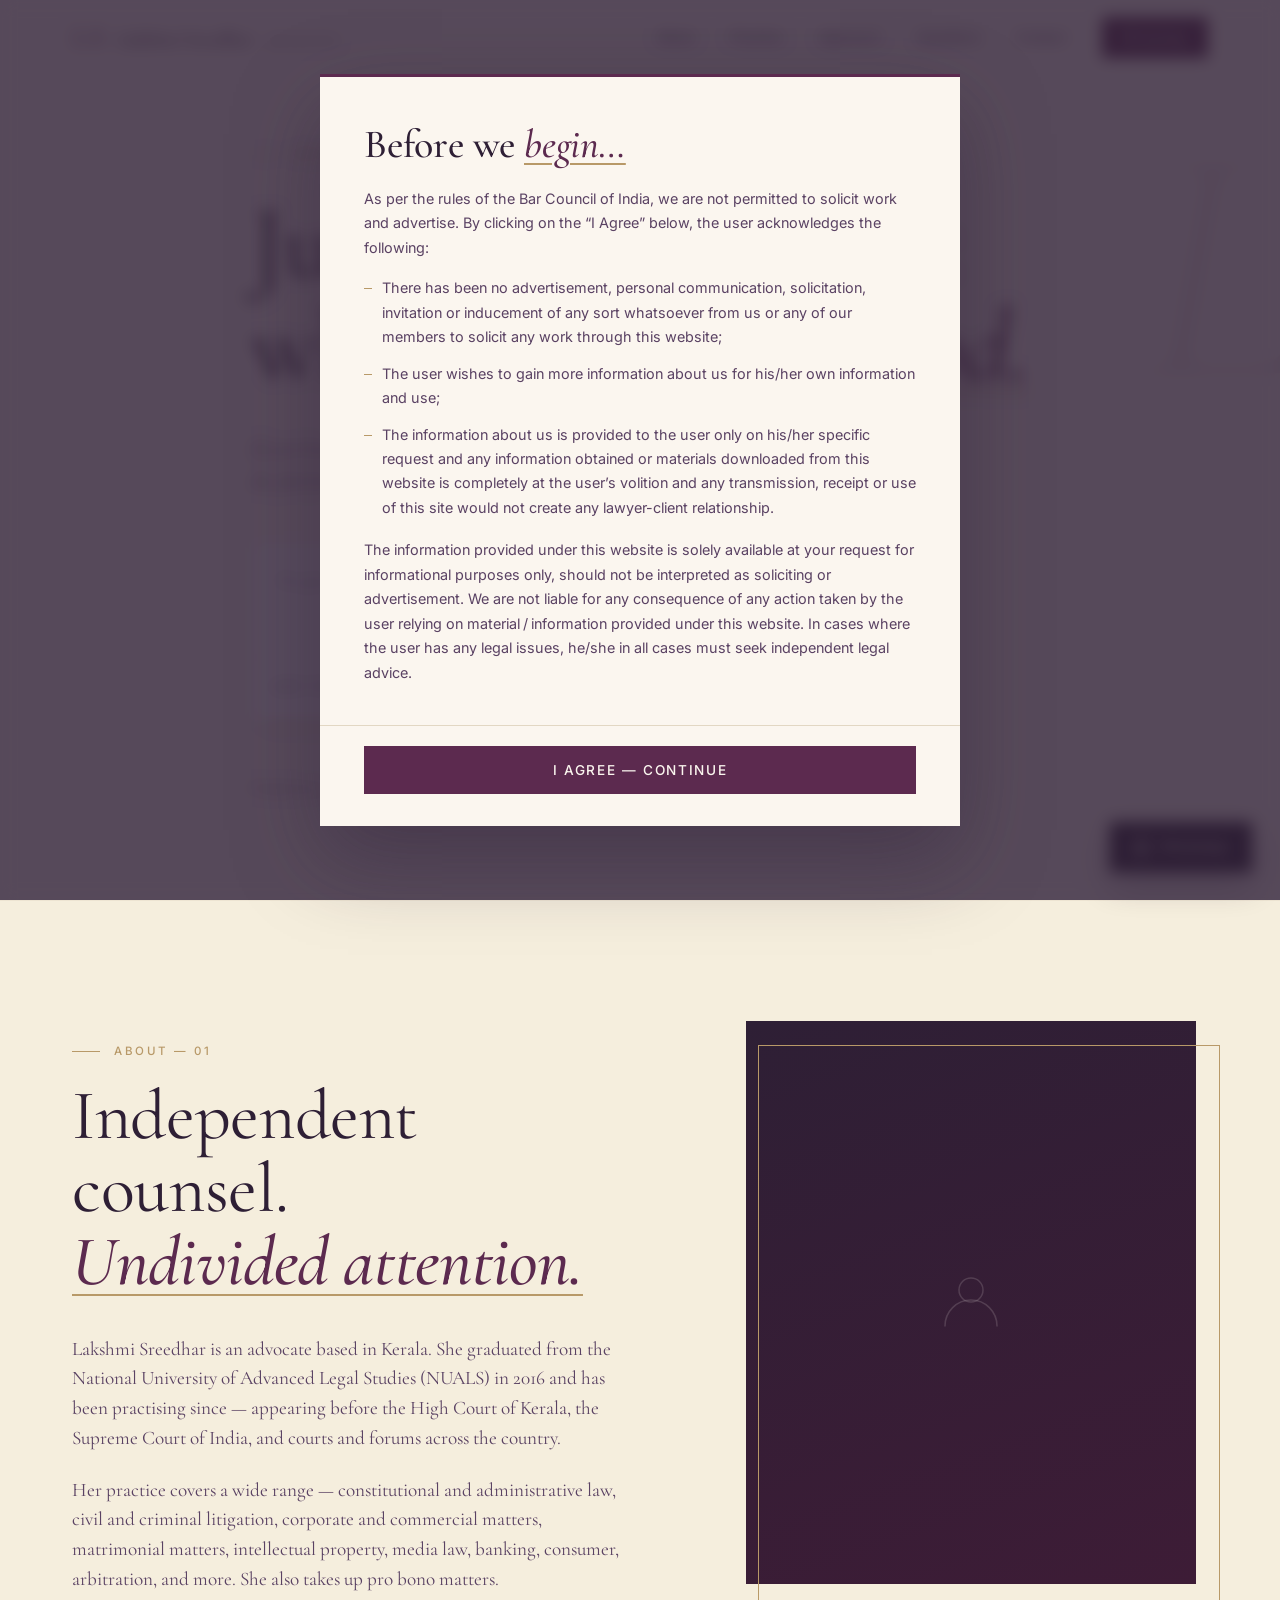
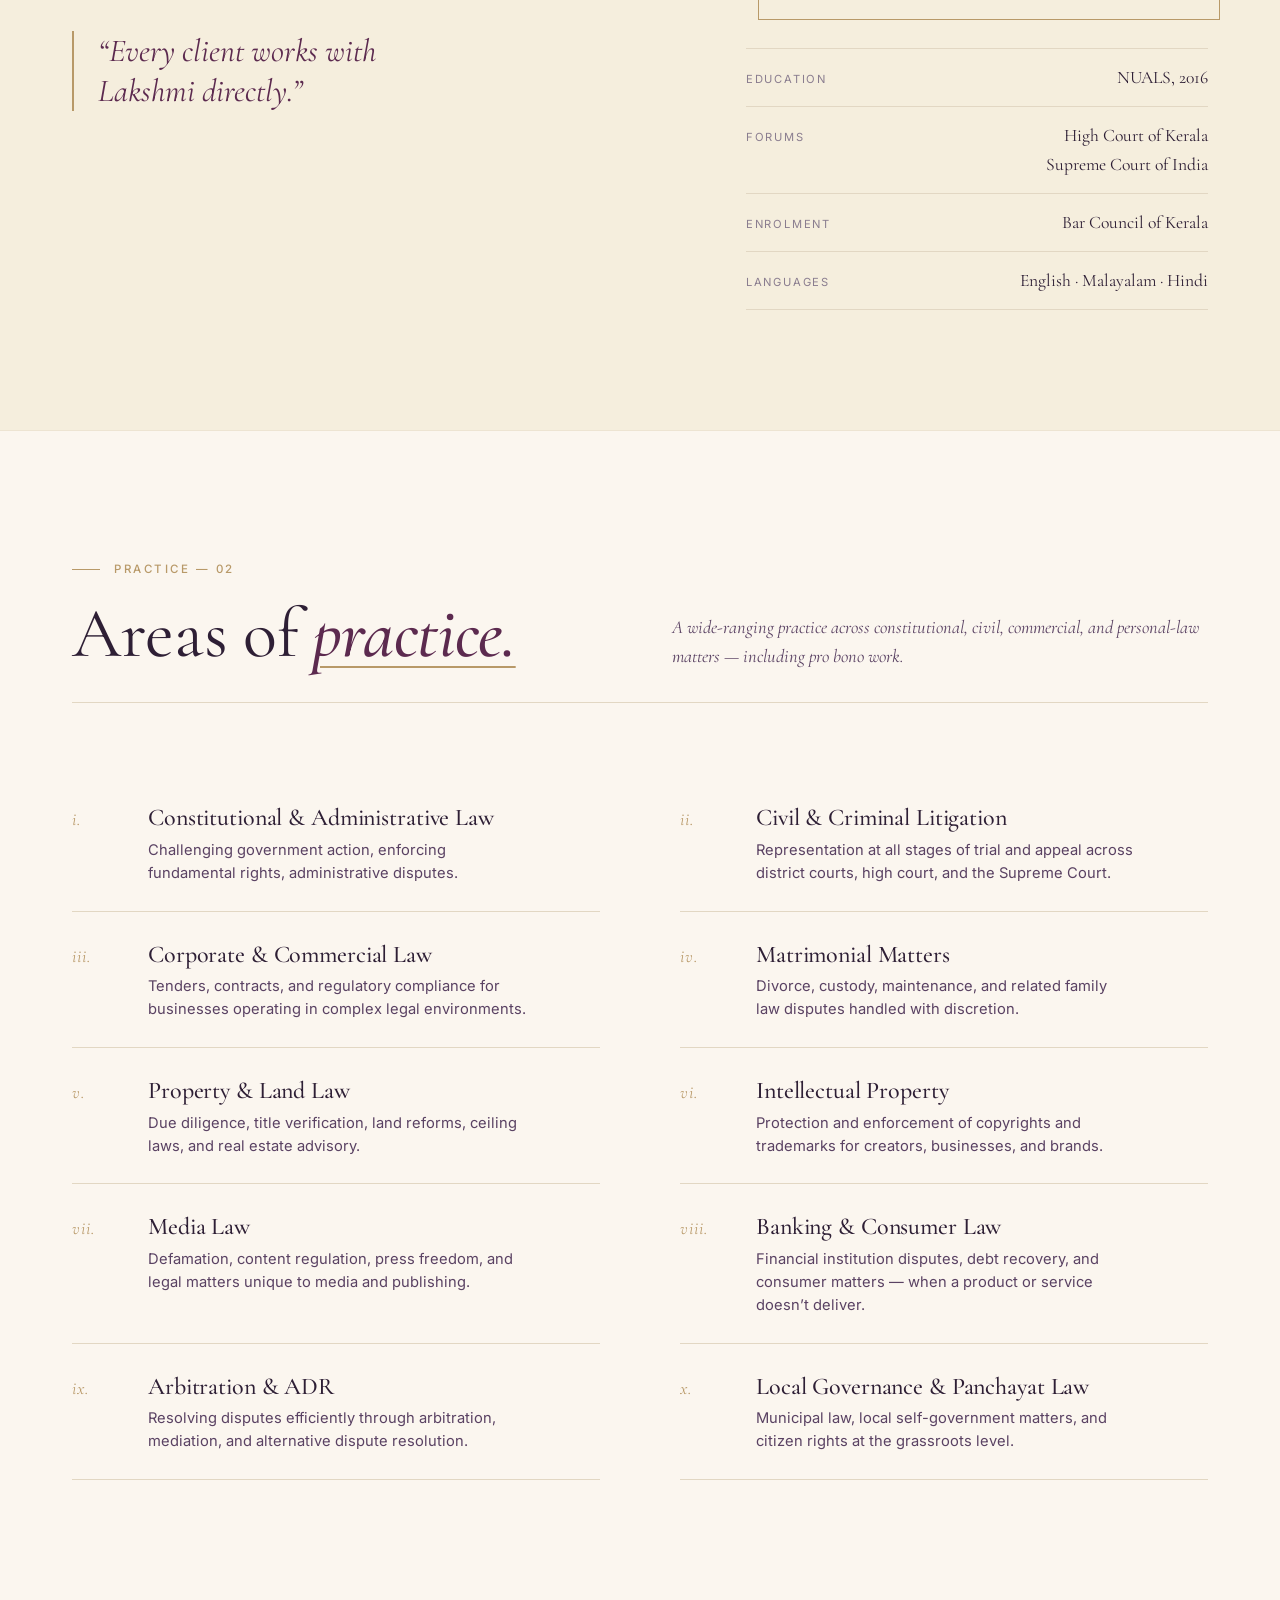
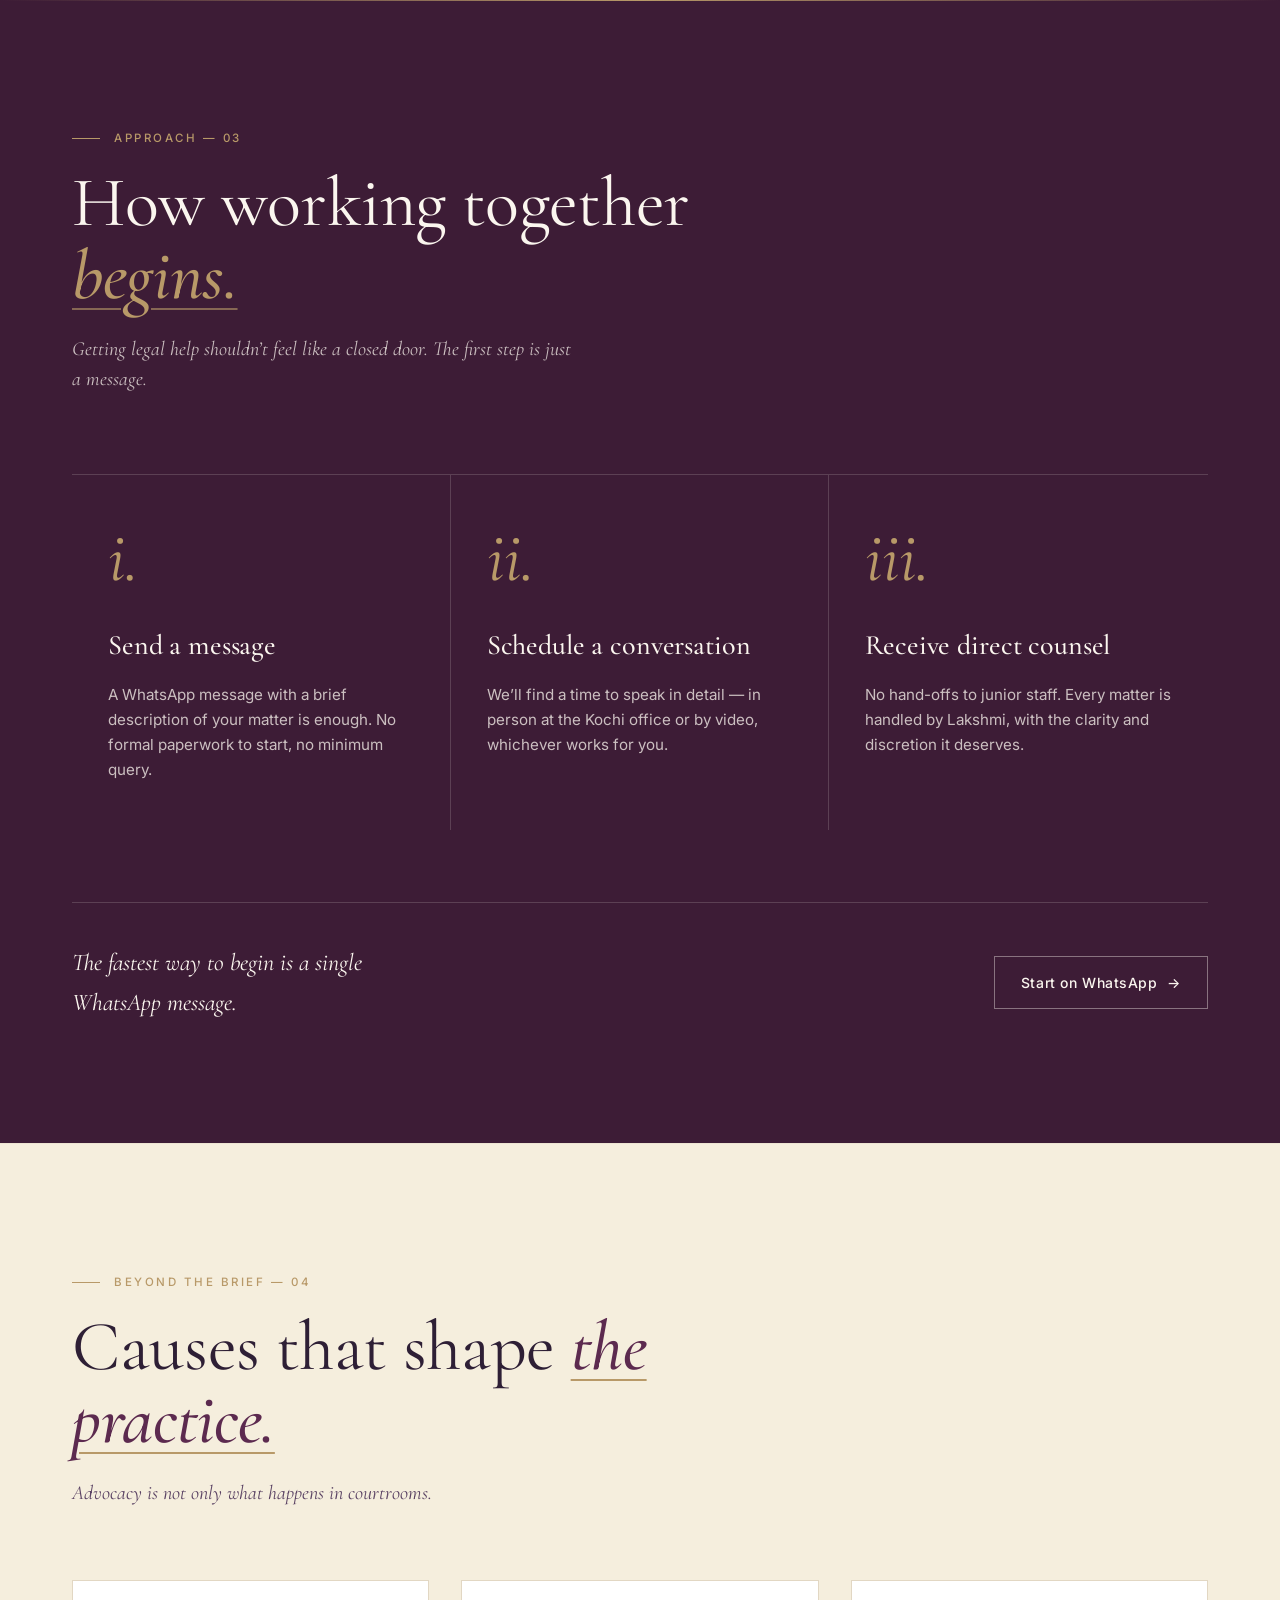
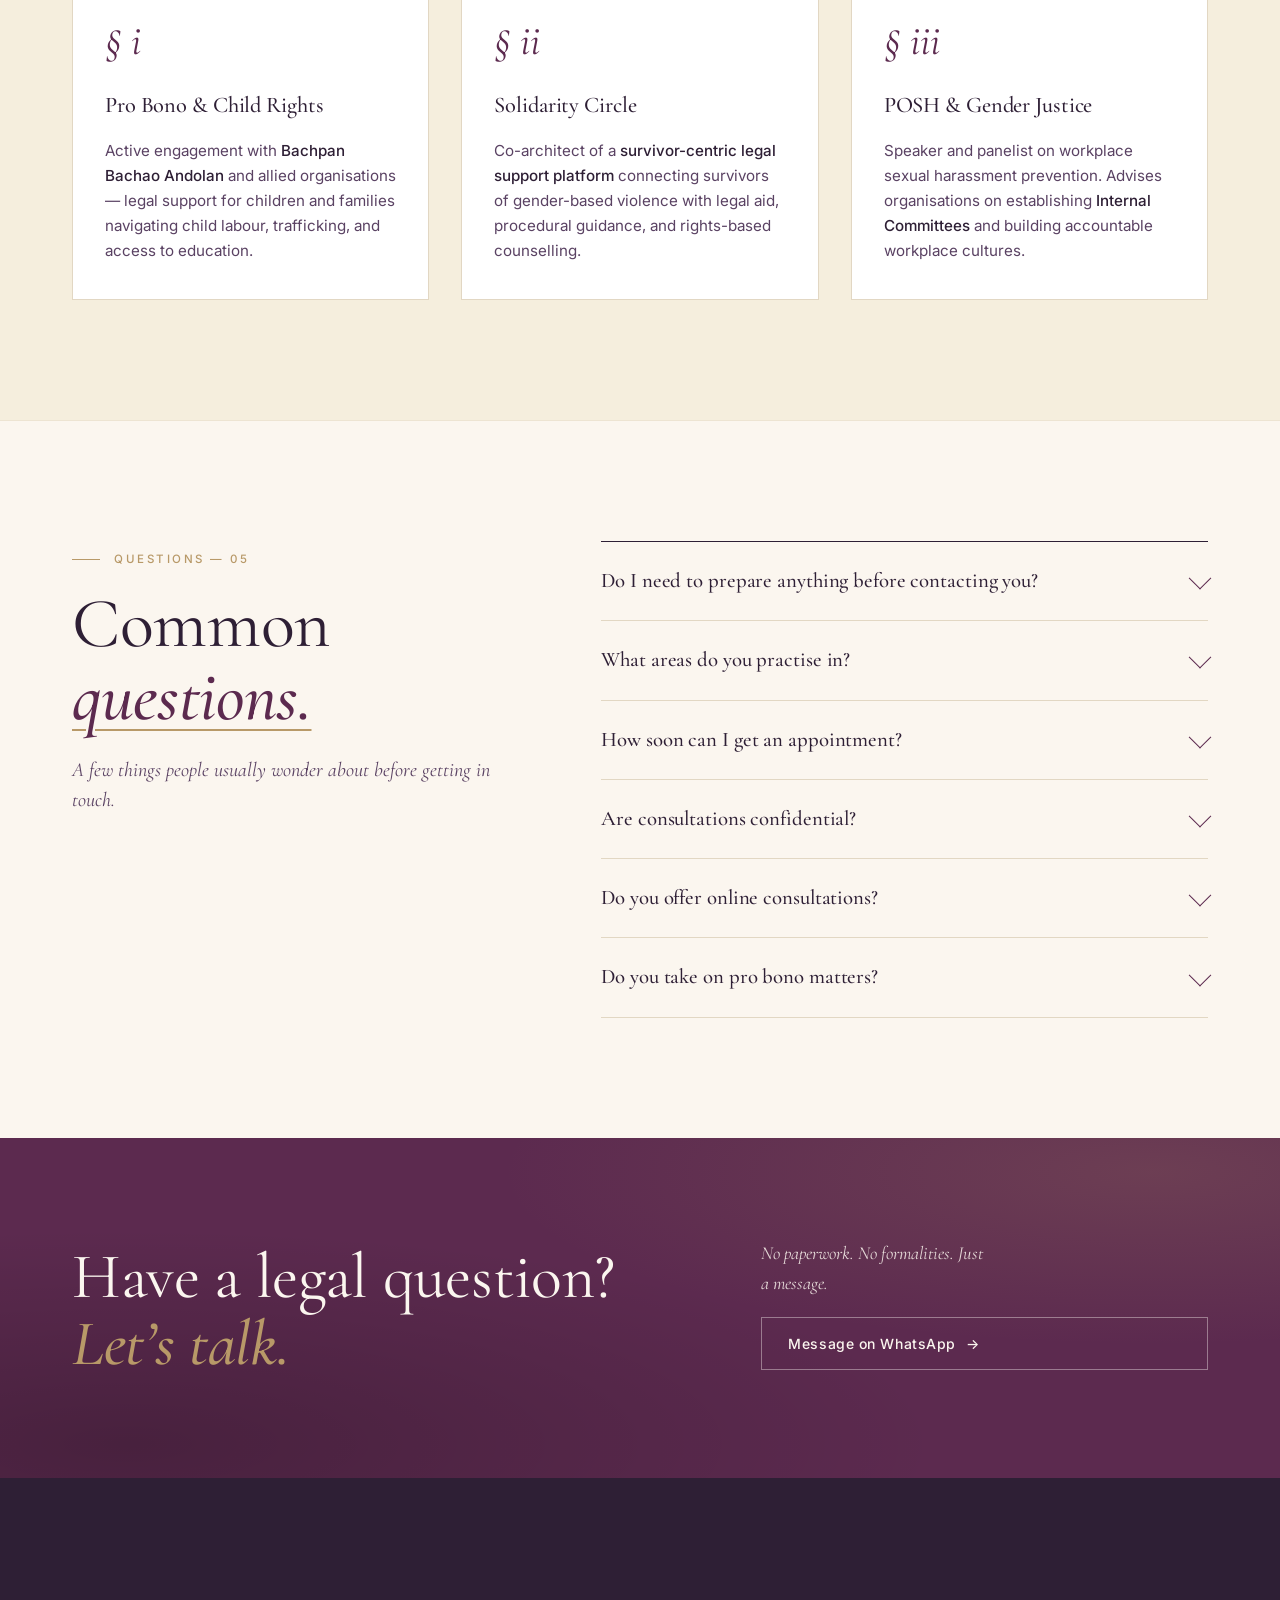
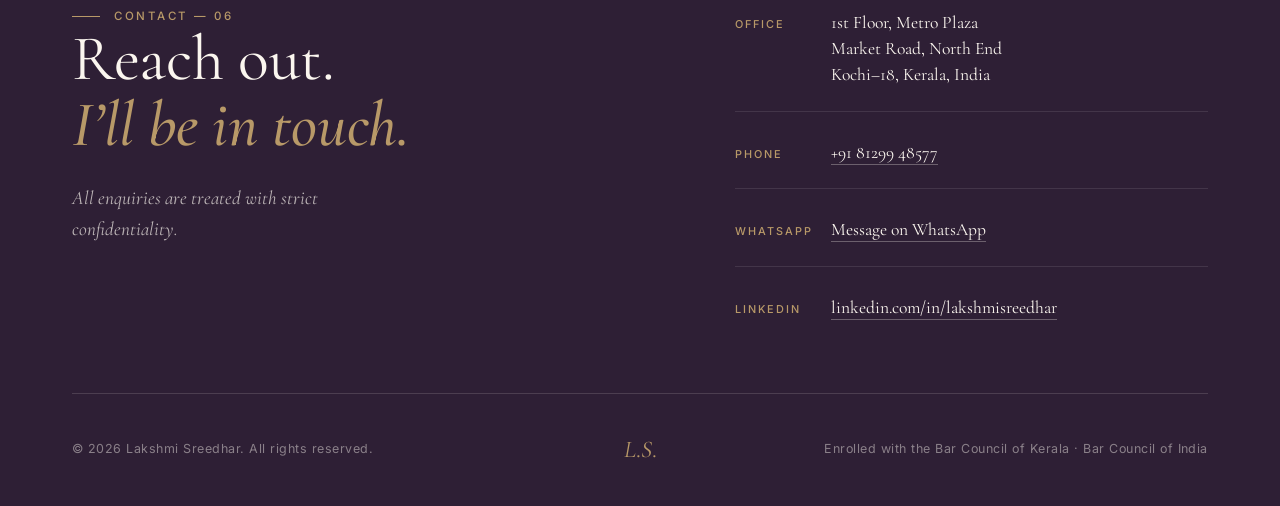
==== commit fe372343: "Revamp /new site: Royal Aubergine theme + editorial layout - Rewrites index.html to an editorial str" ====
--- a/new/index.html
+++ b/new/index.html
@@ -3,21 +3,21 @@
 <head>
   <meta charset="UTF-8">
   <meta name="viewport" content="width=device-width, initial-scale=1.0">
-  <meta name="description" content="Lakshmi Sreedhar — Advocate at the High Court of Kerala. 9+ years of experience in Constitutional Law, Civil &amp; Criminal Litigation, Corporate Law, Property Due Diligence, and more.">
+  <meta name="description" content="Lakshmi Sreedhar — Advocate practising before the High Court of Kerala, the Supreme Court of India, and courts and forums across the country. Constitutional, civil and criminal, corporate, matrimonial, property, IP, media, banking, and arbitration matters.">
   <meta name="author" content="Lakshmi Sreedhar">
   <meta property="og:title" content="Lakshmi Sreedhar | Advocate, High Court of Kerala">
-  <meta property="og:description" content="Legal clarity, without the confusion. Independent advocate in Kochi with 9+ years of litigation and advisory experience.">
+  <meta property="og:description" content="Justice works best when it's understood. Have a legal question? Ask away — every client works with Lakshmi directly.">
   <meta property="og:type" content="website">
   <meta property="og:url" content="https://www.lakshmisreedhar.com">
   <meta property="og:image" content="https://www.lakshmisreedhar.com/assets/img/lakshmi.jpg">
   <meta property="og:image:alt" content="Lakshmi Sreedhar, Advocate, High Court of Kerala">
   <meta name="twitter:card" content="summary_large_image">
   <meta name="twitter:image" content="https://www.lakshmisreedhar.com/assets/img/lakshmi.jpg">
+  <meta name="theme-color" content="#FBF6EF">
 
   <link rel="icon" type="image/x-icon" href="favicon.ico">
-  <title>Lakshmi Sreedhar | Advocate, High Court of Kerala</title>
-
-  <!-- Stylesheet -->
+  <title>Lakshmi Sreedhar &middot; Advocate, High Court of Kerala</title>
+
   <link rel="stylesheet" href="assets/css/style.css">
 
   <!-- Google Analytics -->
@@ -37,7 +37,7 @@
   <div id="disclaimer-overlay" class="disclaimer-overlay" role="dialog" aria-modal="true" aria-labelledby="disclaimer-title">
     <div class="disclaimer-modal">
       <div class="disclaimer-modal__content" id="disclaimer-content">
-        <h2 id="disclaimer-title" class="disclaimer-modal__title">Before we begin&hellip;</h2>
+        <h2 id="disclaimer-title" class="disclaimer-modal__title">Before we <em>begin&hellip;</em></h2>
         <p class="disclaimer-modal__body">
           As per the rules of the Bar Council of India, we are not permitted to solicit work and advertise.
           By clicking on the &ldquo;I Agree&rdquo; below, the user acknowledges the following:
@@ -56,13 +56,13 @@
         </p>
       </div>
       <div class="disclaimer-modal__footer">
-        <button id="disclaimer-agree" class="disclaimer-modal__btn" type="button">I Agree</button>
+        <button id="disclaimer-agree" class="disclaimer-modal__btn" type="button">I Agree &mdash; Continue</button>
       </div>
     </div>
   </div>
 
   <!-- =========================================
-       FLOATING WHATSAPP BUTTON
+       FLOATING WHATSAPP
   ========================================== -->
   <a
     href="https://wa.me/918129948577"
@@ -74,7 +74,7 @@
     <svg viewBox="0 0 24 24" fill="currentColor" xmlns="http://www.w3.org/2000/svg" aria-hidden="true">
       <path d="M17.472 14.382c-.297-.149-1.758-.867-2.03-.967-.273-.099-.471-.148-.67.15-.197.297-.767.966-.94 1.164-.173.199-.347.223-.644.075-.297-.15-1.255-.463-2.39-1.475-.883-.788-1.48-1.761-1.653-2.059-.173-.297-.018-.458.13-.606.134-.133.298-.347.446-.52.149-.174.198-.298.298-.497.099-.198.05-.371-.025-.52-.075-.149-.669-1.612-.916-2.207-.242-.579-.487-.5-.669-.51-.173-.008-.371-.01-.57-.01-.198 0-.52.074-.792.372-.272.297-1.04 1.016-1.04 2.479 0 1.462 1.065 2.875 1.213 3.074.149.198 2.096 3.2 5.077 4.487.709.306 1.262.489 1.694.625.712.227 1.36.195 1.871.118.571-.085 1.758-.719 2.006-1.413.248-.694.248-1.289.173-1.413-.074-.124-.272-.198-.57-.347m-5.421 7.403h-.004a9.87 9.87 0 0 1-5.031-1.378l-.361-.214-3.741.982.998-3.648-.235-.374a9.86 9.86 0 0 1-1.51-5.26c.001-5.45 4.436-9.884 9.888-9.884 2.64 0 5.122 1.03 6.988 2.898a9.825 9.825 0 0 1 2.893 6.994c-.003 5.45-4.437 9.884-9.885 9.884m8.413-18.297A11.815 11.815 0 0 0 12.05 0C5.495 0 .16 5.335.157 11.892c0 2.096.547 4.142 1.588 5.945L.057 24l6.305-1.654a11.882 11.882 0 0 0 5.683 1.448h.005c6.554 0 11.89-5.335 11.893-11.893a11.821 11.821 0 0 0-3.48-8.413z"/>
     </svg>
-    Chat with me
+    WhatsApp
   </a>
 
   <!-- =========================================
@@ -82,11 +82,12 @@
   ========================================== -->
   <div id="nav-overlay" class="nav-overlay" role="dialog" aria-modal="true" aria-label="Navigation menu">
     <a href="#about">About</a>
-    <a href="#how-it-works">How It Works</a>
-    <a href="#practice">Practice Areas</a>
-    <a href="#faq">FAQ</a>
+    <a href="#practice">Practice</a>
+    <a href="#approach">Approach</a>
+    <a href="#commitment">Beyond the Brief</a>
+    <a href="#faq">Questions</a>
     <a href="#contact">Contact</a>
-    <a href="https://wa.me/918129948577" class="btn--whatsapp-nav" target="_blank" rel="noopener noreferrer">WhatsApp</a>
+    <a href="https://wa.me/918129948577" class="btn--nav" target="_blank" rel="noopener noreferrer">Message on WhatsApp</a>
   </div>
 
   <!-- =========================================
@@ -95,17 +96,18 @@
   <header id="navbar" role="banner">
     <div class="container">
       <a href="#hero" class="nav-brand" aria-label="Lakshmi Sreedhar — home">
+        <span class="nav-brand__mark">L<span style="font-style:normal">.</span>S<span style="font-style:normal">.</span></span>
         <span class="nav-brand__name">Lakshmi Sreedhar</span>
         <span class="nav-brand__sub">Advocate</span>
       </a>
 
       <nav class="nav-links" aria-label="Site navigation">
         <a href="#about">About</a>
-        <a href="#how-it-works">How It Works</a>
-        <a href="#practice">Practice Areas</a>
-        <a href="#faq">FAQ</a>
+        <a href="#practice">Practice</a>
+        <a href="#approach">Approach</a>
+        <a href="#faq">Questions</a>
         <a href="#contact">Contact</a>
-        <a href="https://wa.me/918129948577" class="btn--whatsapp-nav" target="_blank" rel="noopener noreferrer">WhatsApp</a>
+        <a href="https://wa.me/918129948577" class="btn btn--nav" target="_blank" rel="noopener noreferrer">WhatsApp</a>
       </nav>
 
       <button
@@ -126,28 +128,45 @@
        HERO
   ========================================== -->
   <section id="hero" aria-label="Introduction">
-    <div class="hero__bg-pattern" aria-hidden="true"></div>
-    <div class="container">
-      <div class="hero__content">
-        <p class="hero__eyebrow">High Court of Kerala &middot; 9+ Years</p>
+    <div class="hero__monogram" aria-hidden="true">L</div>
+    <div class="container">
+      <div class="hero__inner">
+        <p class="eyebrow">Advocate &middot; High Court of Kerala</p>
+
         <h1 class="hero__headline">
-          Legal clarity,<br><em>without the confusion.</em>
+          Justice works best<br>when <em>it&rsquo;s understood.</em>
         </h1>
-        <div class="hero__divider" aria-hidden="true"></div>
+
         <p class="hero__sub">
-          I'm Lakshmi — an independent advocate in Kochi. Whether it's a property question, a corporate matter, or something urgent, I'm here to help.
+          If you have a legal question, or aren&rsquo;t sure if you do, feel free to ask.
         </p>
-        <div class="hero__ctas">
-          <a href="https://wa.me/918129948577" class="btn btn--sage" target="_blank" rel="noopener noreferrer">WhatsApp me now</a>
-          <a href="#how-it-works" class="btn btn--ghost">See how it works</a>
-        </div>
-      </div>
-    </div>
-    <div class="hero__scroll" aria-hidden="true">
-      <svg viewBox="0 0 24 24" fill="none" stroke="currentColor" stroke-width="1.5" stroke-linecap="round" stroke-linejoin="round">
-        <path d="M12 5v14M5 12l7 7 7-7"/>
-      </svg>
-      <span>Scroll</span>
+
+        <form id="query-form" class="query-box" novalidate>
+          <label for="query-input" class="visually-hidden">Your question</label>
+          <textarea
+            id="query-input"
+            name="query"
+            class="query-box__input"
+            rows="3"
+            placeholder="No question is irrelevant, ask away"
+            required
+          ></textarea>
+          <div class="query-box__row">
+            <span class="query-box__hint">Sent privately &middot; via WhatsApp</span>
+            <button type="submit" class="btn query-box__submit">
+              Send to Lakshmi <span class="arrow" aria-hidden="true">&rarr;</span>
+            </button>
+          </div>
+        </form>
+
+        <div class="hero__meta" aria-label="Practice highlights">
+          <span>Practising since 2016</span>
+          <span class="hero__meta-rule" aria-hidden="true"></span>
+          <span>Pan-India representation</span>
+          <span class="hero__meta-rule" aria-hidden="true"></span>
+          <span>Direct counsel</span>
+        </div>
+      </div>
     </div>
   </section>
 
@@ -158,408 +177,396 @@
     <div class="container">
       <div class="about__grid">
 
-        <div class="about__text">
-          <span class="section-label">About</span>
-          <h2 id="about-heading" class="section-title">Independent Counsel.<br>Undivided Attention.</h2>
-
-          <p>
-            Lakshmi Sreedhar is an independent advocate based in Kochi, practising at the High Court of
-            Kerala and the Supreme Court of India. After graduating from the National University of
-            Advanced Legal Studies (NUALS), she built a practice spanning constitutional litigation,
-            corporate advisory, property due diligence, and public interest matters.
-          </p>
-          <p>
-            Nine years at the Bar have taught me that good legal help isn't just about knowing the
-            law — it's about making sure you understand your situation too. Every client gets my direct
-            attention: no hand-offs, no junior staff.
-          </p>
-
-          <div class="about__credentials" aria-label="Credentials">
-            <span class="credential-tag">NUALS, Kochi</span>
-            <span class="credential-tag">High Court of Kerala</span>
-            <span class="credential-tag">Supreme Court of India</span>
-            <span class="credential-tag">9+ Years at the Bar</span>
-            <span class="credential-tag">Bar Council of Kerala</span>
-          </div>
-
-        </div>
-
-        <div class="about__photo reveal" aria-label="Photo of Lakshmi Sreedhar">
-          <div class="about__photo-wrap">
-            <img
-              src="assets/img/lakshmi.jpg"
-              alt="Lakshmi Sreedhar, Advocate"
-              onload="this.closest('.about__photo-wrap').querySelector('.about__photo-placeholder').style.display='none'"
-              onerror="this.style.display='none'"
-            >
-            <div class="about__photo-placeholder" aria-hidden="true">
-              <svg viewBox="0 0 64 64" fill="none" stroke="currentColor" stroke-width="1.5" stroke-linecap="round" stroke-linejoin="round">
-                <circle cx="32" cy="20" r="12"/>
-                <path d="M6 56c0-14.36 11.64-26 26-26s26 11.64 26 26"/>
-              </svg>
-              <span>Photo Placeholder</span>
-            </div>
-          </div>
-          <div class="about__photo-accent" aria-hidden="true"></div>
-        </div>
-
-      </div>
-    </div>
-  </section>
-
-  <!-- =========================================
-       HOW IT WORKS
-  ========================================== -->
-  <section id="how-it-works" aria-labelledby="how-heading">
-    <div class="container">
-      <div class="how-it-works__header">
-        <span class="section-label">Process</span>
-        <h2 id="how-heading" class="section-title">How It Works</h2>
-        <p>Getting legal help shouldn't feel overwhelming. Here's what to expect.</p>
-      </div>
-
-      <div class="how-it-works__grid">
-
-        <article class="how-it-works-card reveal">
-          <div class="how-it-works-card__step" aria-hidden="true">01</div>
-          <h3 class="how-it-works-card__title">Send a message</h3>
-          <p class="how-it-works-card__body">WhatsApp me with a brief description of your matter. No formal paperwork needed to start — a few lines is enough.</p>
-        </article>
-
-        <article class="how-it-works-card reveal reveal--delay-1">
-          <div class="how-it-works-card__step" aria-hidden="true">02</div>
-          <h3 class="how-it-works-card__title">Book an appointment</h3>
-          <p class="how-it-works-card__body">We'll schedule a time to speak in detail — in person at my Kochi office or by video call, whichever works for you.</p>
-        </article>
-
-        <article class="how-it-works-card reveal reveal--delay-2">
-          <div class="how-it-works-card__step" aria-hidden="true">03</div>
-          <h3 class="how-it-works-card__title">Get focused legal help</h3>
-          <p class="how-it-works-card__body">Every client gets my direct attention. No hand-offs, no junior staff — just clear, honest advice on your matter.</p>
-        </article>
-
-      </div>
-
-      <div class="how-it-works__cta">
-        <a href="https://wa.me/918129948577" class="btn btn--sage" target="_blank" rel="noopener noreferrer">Start with a WhatsApp message &rarr;</a>
-      </div>
-    </div>
-  </section>
-
-  <!-- =========================================
-       PRACTICE AREAS
-  ========================================== -->
-  <section id="practice" class="section" aria-labelledby="practice-heading">
-    <div class="container">
-      <div class="practice__header">
-        <span class="section-label">Expertise</span>
-        <h2 id="practice-heading" class="section-title">Areas of Practice</h2>
-        <p>A broad litigation and advisory practice spanning constitutional, commercial, and regulatory matters across Kerala and the Supreme Court.</p>
-      </div>
-
-      <div class="practice__grid">
-
-        <article class="practice-card reveal">
-          <div class="practice-card__icon" aria-hidden="true"></div>
-          <h3 class="practice-card__title">Constitutional &amp; Administrative Law</h3>
-          <p class="practice-card__desc">Writ petitions, fundamental rights, judicial review, and challenges to state action.</p>
-        </article>
-
-        <article class="practice-card reveal reveal--delay-1">
-          <div class="practice-card__icon" aria-hidden="true"></div>
-          <h3 class="practice-card__title">Civil &amp; Criminal Litigation</h3>
-          <p class="practice-card__desc">Trial and appellate advocacy across civil disputes and criminal proceedings.</p>
-        </article>
-
-        <article class="practice-card reveal reveal--delay-2">
-          <div class="practice-card__icon" aria-hidden="true"></div>
-          <h3 class="practice-card__title">Corporate &amp; Commercial Law</h3>
-          <p class="practice-card__desc">Business advisory, contract drafting, commercial disputes, and regulatory compliance.</p>
-        </article>
-
-        <article class="practice-card reveal reveal--delay-3">
-          <div class="practice-card__icon" aria-hidden="true"></div>
-          <h3 class="practice-card__title">Land Laws &amp; Land Reforms</h3>
-          <p class="practice-card__desc">Kerala land reform statutes, tenancy rights, ceiling limits, and government land disputes.</p>
-        </article>
-
-        <article class="practice-card reveal">
-          <div class="practice-card__icon" aria-hidden="true"></div>
-          <h3 class="practice-card__title">Property Due Diligence &amp; Real Estate</h3>
-          <p class="practice-card__desc">Title verification, encumbrance search, and legal clearance for residential and commercial transactions.</p>
-        </article>
-
-        <article class="practice-card reveal reveal--delay-1">
-          <div class="practice-card__icon" aria-hidden="true"></div>
-          <h3 class="practice-card__title">Media Law</h3>
-          <p class="practice-card__desc">Press freedom, defamation, right to information, and digital content disputes.</p>
-        </article>
-
-        <article class="practice-card reveal reveal--delay-2">
-          <div class="practice-card__icon" aria-hidden="true"></div>
-          <h3 class="practice-card__title">Banking &amp; Financial Law</h3>
-          <p class="practice-card__desc">Recovery proceedings, DRT matters, loan disputes, and regulatory enforcement.</p>
-        </article>
-
-        <article class="practice-card reveal reveal--delay-3">
-          <div class="practice-card__icon" aria-hidden="true"></div>
-          <h3 class="practice-card__title">Intellectual Property</h3>
-          <p class="practice-card__desc">Trademark, copyright, and passing-off matters before courts and IP offices.</p>
-        </article>
-
-        <article class="practice-card reveal">
-          <div class="practice-card__icon" aria-hidden="true"></div>
-          <h3 class="practice-card__title">Local Governance &amp; Panchayat Law</h3>
-          <p class="practice-card__desc">Kerala Panchayati Raj, municipal governance, and local body disputes.</p>
-        </article>
-
-        <article class="practice-card reveal reveal--delay-1">
-          <div class="practice-card__icon" aria-hidden="true"></div>
-          <h3 class="practice-card__title">Electricity Law</h3>
-          <p class="practice-card__desc">Regulatory proceedings before KSEB, KSERC, and related disputes.</p>
-        </article>
-
-        <article class="practice-card reveal reveal--delay-2">
-          <div class="practice-card__icon" aria-hidden="true"></div>
-          <h3 class="practice-card__title">Taxation &amp; Insurance</h3>
-          <p class="practice-card__desc">Tax disputes, assessment challenges, and insurance claim litigation.</p>
-        </article>
-
-        <article class="practice-card reveal reveal--delay-3">
-          <div class="practice-card__icon" aria-hidden="true"></div>
-          <h3 class="practice-card__title">ADR — Arbitration &amp; Mediation</h3>
-          <p class="practice-card__desc">Efficient resolution of commercial and civil disputes outside litigation.</p>
-        </article>
-
-      </div>
-    </div>
-  </section>
-
-  <!-- =========================================
-       SPOTLIGHT — PROPERTY & REAL ESTATE
-  ========================================== -->
-  <section id="spotlight" aria-labelledby="spotlight-heading">
-    <div class="container">
-      <div class="spotlight__inner">
-
-        <div class="reveal">
-          <span class="spotlight__label">Regional Specialisation</span>
-          <h2 id="spotlight-heading" class="spotlight__title">
-            Property &amp; Real Estate<br>Due Diligence in Kerala
+        <div class="about__text reveal">
+          <p class="eyebrow">About &mdash; 01</p>
+          <h2 id="about-heading" class="section-title">
+            Independent counsel.<br><em>Undivided attention.</em>
           </h2>
-          <p class="spotlight__body">
-            Navigating property transactions in Kerala requires nuanced knowledge of
-            regional land laws, local body records, and district-level revenue documentation.
-            With deep familiarity across key districts, Lakshmi provides thorough title
-            verification and legal clearance that protects buyers, sellers, and developers
-            from undisclosed encumbrances and litigation risk.
-          </p>
-          <div class="spotlight__regions" aria-label="Districts covered">
-            <span class="region-tag">Idukki</span>
-            <span class="region-tag">Ernakulam</span>
-            <span class="region-tag">Kasaragod</span>
-            <span class="region-tag">Thrissur</span>
-            <span class="region-tag">Thiruvananthapuram</span>
-          </div>
-          <a href="https://wa.me/918129948577" class="btn btn--gold" target="_blank" rel="noopener noreferrer">Enquire on WhatsApp</a>
-        </div>
-
-        <div class="spotlight__stats reveal reveal--delay-2" aria-label="Practice highlights">
-          <div class="stat">
-            <div class="stat__num">9<span style="font-size:1.5rem">+</span></div>
-            <div class="stat__label">Years at the Bar</div>
-          </div>
-          <div class="stat">
-            <div class="stat__num">2</div>
-            <div class="stat__label">Courts of Practice</div>
-          </div>
-          <div class="stat">
-            <div class="stat__num">12</div>
-            <div class="stat__label">Practice Areas</div>
-          </div>
-        </div>
-
-      </div>
-    </div>
-  </section>
-
-  <!-- =========================================
-       COMMITMENT
-  ========================================== -->
-  <section id="commitment" class="section" aria-labelledby="commitment-heading">
-    <div class="container">
-      <div class="commitment__header">
-        <span class="section-label">Values in Action</span>
-        <h2 id="commitment-heading" class="section-title">Beyond the Brief</h2>
-        <p>Advocacy is not only what happens in courtrooms. These are some of the causes that shape the practice.</p>
-      </div>
-
-      <div class="commitment__grid">
-
-        <article class="commitment-card reveal">
-          <div class="commitment-card__number" aria-hidden="true">01</div>
-          <h3 class="commitment-card__title">Pro Bono &amp; Child Rights</h3>
-          <p class="commitment-card__body">
-            Active engagement with <strong>Bachpan Bachao Andolan</strong> and allied organisations,
-            providing legal support to children and families navigating issues of child labour,
-            trafficking, and access to education. Law must serve those who cannot afford it most.
-          </p>
-        </article>
-
-        <article class="commitment-card reveal reveal--delay-1">
-          <div class="commitment-card__number" aria-hidden="true">02</div>
-          <h3 class="commitment-card__title">Solidarity Circle</h3>
-          <p class="commitment-card__body">
-            Co-architect of a <strong>survivor-centric legal support platform</strong> connecting
-            survivors of gender-based violence with legal aid, procedural guidance, and
-            rights-based counselling — grounded in dignity and confidentiality.
-          </p>
-        </article>
-
-        <article class="commitment-card reveal reveal--delay-2">
-          <div class="commitment-card__number" aria-hidden="true">03</div>
-          <h3 class="commitment-card__title">POSH &amp; Gender Justice</h3>
-          <p class="commitment-card__body">
-            Speaker and panelist on workplace sexual harassment prevention, POSH compliance,
-            and gender equity in professional spaces. Advises organisations on establishing
-            Internal Committees and building accountable workplace cultures.
-          </p>
-        </article>
-
-      </div>
-    </div>
-  </section>
-
-  <!-- =========================================
-       FAQ
-  ========================================== -->
-  <section id="faq" aria-labelledby="faq-heading">
-    <div class="container">
-      <div class="faq__header">
-        <span class="section-label">FAQ</span>
-        <h2 id="faq-heading" class="section-title">Common Questions</h2>
-        <p>A few things people usually wonder about before getting in touch.</p>
-      </div>
-
-      <div class="faq__list" role="list">
-
-        <details class="faq__item">
-          <summary class="faq__question">Do I need to prepare anything before contacting you?</summary>
-          <p class="faq__answer">No. Just send a WhatsApp message with a brief description of your situation. We'll take it from there — no documents or formalities required to start.</p>
-        </details>
-
-        <details class="faq__item">
-          <summary class="faq__question">What areas do you practise in?</summary>
-          <p class="faq__answer">Primarily the High Court of Kerala and the Supreme Court of India, across 12 areas including property law, corporate matters, constitutional litigation, media law, and more.</p>
-        </details>
-
-        <details class="faq__item">
-          <summary class="faq__question">How soon can I get an appointment?</summary>
-          <p class="faq__answer">Initial response via WhatsApp is usually within a few hours. Appointments are scheduled based on availability, typically within a few days.</p>
-        </details>
-
-        <details class="faq__item">
-          <summary class="faq__question">Are consultations confidential?</summary>
-          <p class="faq__answer">Yes. All discussions are treated with strict professional confidentiality from the very first message.</p>
-        </details>
-
-        <details class="faq__item">
-          <summary class="faq__question">Do you offer online consultations?</summary>
-          <p class="faq__answer">Yes — video call appointments are available in addition to in-person meetings at the Kochi office. Whichever works for you.</p>
-        </details>
-
-      </div>
-    </div>
-  </section>
-
-  <!-- =========================================
-       CALL TO ACTION
-  ========================================== -->
-  <section id="cta" aria-label="Call to action">
-    <div class="container">
-      <div class="cta__inner">
-        <h2 class="cta__headline">Have a legal question? Let's talk.</h2>
-        <p class="cta__sub">Send a WhatsApp message — no paperwork, no formalities.</p>
-        <a href="https://wa.me/918129948577" class="btn btn--ghost-white" target="_blank" rel="noopener noreferrer">WhatsApp me now</a>
-      </div>
-    </div>
-  </section>
-
-  <!-- =========================================
-       CONTACT & FOOTER
-  ========================================== -->
-  <section id="contact" class="section" aria-labelledby="contact-heading">
-    <div class="container">
-
-      <div class="contact__inner">
-        <h2 id="contact-heading" class="contact__heading">
-          Reach out.<br>I'll be in touch.
-        </h2>
-        <p class="contact__sub">
-          All enquiries are treated with strict confidentiality.
-        </p>
-
-        <div class="contact__items">
-
-          <div class="contact__item">
-            <div class="contact__item-icon" aria-hidden="true">
-              <svg viewBox="0 0 24 24" stroke-width="1.5" stroke-linecap="round" stroke-linejoin="round">
-                <path d="M21 10c0 7-9 13-9 13s-9-6-9-13a9 9 0 0 1 18 0z"/>
-                <circle cx="12" cy="10" r="3"/>
-              </svg>
-            </div>
-            <div class="contact__item-content">
-              <div class="contact__item-label">Office</div>
-              <div class="contact__item-value">
-                1st Floor, Metro Plaza<br>
-                Market Road, North End<br>
-                Kochi&ndash;18, Kerala, India
+
+          <div class="about__body">
+            <p>
+              Lakshmi Sreedhar is an advocate based in Kerala. She graduated from the
+              National University of Advanced Legal Studies (NUALS) in 2016 and has been
+              practising since &mdash; appearing before the High Court of Kerala, the
+              Supreme Court of India, and courts and forums across the country.
+            </p>
+            <p>
+              Her practice covers a wide range &mdash; constitutional and administrative
+              law, civil and criminal litigation, corporate and commercial matters,
+              matrimonial matters, intellectual property, media law, banking, consumer,
+              arbitration, and more. She also takes up pro bono matters.
+            </p>
+
+            <p class="about__pullquote">&ldquo;Every client works with Lakshmi directly.&rdquo;</p>
+          </div>
+        </div>
+
+        <aside class="about__portrait reveal reveal--delay-2" aria-label="Photo of Lakshmi Sreedhar">
+          <div class="about__portrait-figure">
+            <div class="about__portrait-wrap">
+              <img
+                src="assets/img/lakshmi.jpg"
+                alt="Lakshmi Sreedhar, Advocate"
+                onload="this.closest('.about__portrait-wrap').querySelector('.about__portrait-placeholder').style.display='none'"
+                onerror="this.style.display='none'"
+              >
+              <div class="about__portrait-placeholder" aria-hidden="true">
+                <svg viewBox="0 0 64 64" fill="none" stroke="currentColor" stroke-width="1.5" stroke-linecap="round" stroke-linejoin="round">
+                  <circle cx="32" cy="20" r="12"/>
+                  <path d="M6 56c0-14.36 11.64-26 26-26s26 11.64 26 26"/>
+                </svg>
               </div>
             </div>
-          </div>
+            <div class="about__portrait-frame" aria-hidden="true"></div>
+          </div>
+
+          <dl class="about__credentials">
+            <div class="cred">
+              <dt class="cred__label">Education</dt>
+              <dd class="cred__value">NUALS, 2016</dd>
+            </div>
+            <div class="cred">
+              <dt class="cred__label">Forums</dt>
+              <dd class="cred__value">
+                High Court of Kerala<br>
+                Supreme Court of India
+              </dd>
+            </div>
+            <div class="cred">
+              <dt class="cred__label">Enrolment</dt>
+              <dd class="cred__value">Bar Council of Kerala</dd>
+            </div>
+            <div class="cred">
+              <dt class="cred__label">Languages</dt>
+              <dd class="cred__value">English &middot; Malayalam &middot; Hindi</dd>
+            </div>
+          </dl>
+        </aside>
+
+      </div>
+    </div>
+  </section>
+
+  <!-- =========================================
+       PRACTICE
+  ========================================== -->
+  <section id="practice" class="section" aria-labelledby="practice-heading">
+    <div class="container">
+      <header class="practice__header">
+        <div>
+          <p class="eyebrow">Practice &mdash; 02</p>
+          <h2 id="practice-heading" class="section-title">Areas of <em>practice.</em></h2>
+        </div>
+        <p class="practice__header-lead">
+          A wide-ranging practice across constitutional, civil, commercial, and personal-law
+          matters &mdash; including pro bono work.
+        </p>
+      </header>
+
+      <ol class="practice__list" aria-label="Practice areas">
+
+        <li class="practice__item reveal">
+          <span class="practice__num">i.</span>
+          <div>
+            <h3 class="practice__title">Constitutional &amp; Administrative Law</h3>
+            <p class="practice__desc">Challenging government action, enforcing fundamental rights, administrative disputes.</p>
+          </div>
+        </li>
+
+        <li class="practice__item reveal">
+          <span class="practice__num">ii.</span>
+          <div>
+            <h3 class="practice__title">Civil &amp; Criminal Litigation</h3>
+            <p class="practice__desc">Representation at all stages of trial and appeal across district courts, high court, and the Supreme Court.</p>
+          </div>
+        </li>
+
+        <li class="practice__item reveal">
+          <span class="practice__num">iii.</span>
+          <div>
+            <h3 class="practice__title">Corporate &amp; Commercial Law</h3>
+            <p class="practice__desc">Tenders, contracts, and regulatory compliance for businesses operating in complex legal environments.</p>
+          </div>
+        </li>
+
+        <li class="practice__item reveal">
+          <span class="practice__num">iv.</span>
+          <div>
+            <h3 class="practice__title">Matrimonial Matters</h3>
+            <p class="practice__desc">Divorce, custody, maintenance, and related family law disputes handled with discretion.</p>
+          </div>
+        </li>
+
+        <li class="practice__item reveal">
+          <span class="practice__num">v.</span>
+          <div>
+            <h3 class="practice__title">Property &amp; Land Law</h3>
+            <p class="practice__desc">Due diligence, title verification, land reforms, ceiling laws, and real estate advisory.</p>
+          </div>
+        </li>
+
+        <li class="practice__item reveal">
+          <span class="practice__num">vi.</span>
+          <div>
+            <h3 class="practice__title">Intellectual Property</h3>
+            <p class="practice__desc">Protection and enforcement of copyrights and trademarks for creators, businesses, and brands.</p>
+          </div>
+        </li>
+
+        <li class="practice__item reveal">
+          <span class="practice__num">vii.</span>
+          <div>
+            <h3 class="practice__title">Media Law</h3>
+            <p class="practice__desc">Defamation, content regulation, press freedom, and legal matters unique to media and publishing.</p>
+          </div>
+        </li>
+
+        <li class="practice__item reveal">
+          <span class="practice__num">viii.</span>
+          <div>
+            <h3 class="practice__title">Banking &amp; Consumer Law</h3>
+            <p class="practice__desc">Financial institution disputes, debt recovery, and consumer matters &mdash; when a product or service doesn&rsquo;t deliver.</p>
+          </div>
+        </li>
+
+        <li class="practice__item reveal">
+          <span class="practice__num">ix.</span>
+          <div>
+            <h3 class="practice__title">Arbitration &amp; ADR</h3>
+            <p class="practice__desc">Resolving disputes efficiently through arbitration, mediation, and alternative dispute resolution.</p>
+          </div>
+        </li>
+
+        <li class="practice__item reveal">
+          <span class="practice__num">x.</span>
+          <div>
+            <h3 class="practice__title">Local Governance &amp; Panchayat Law</h3>
+            <p class="practice__desc">Municipal law, local self-government matters, and citizen rights at the grassroots level.</p>
+          </div>
+        </li>
+
+      </ol>
+    </div>
+  </section>
+
+  <!-- =========================================
+       APPROACH
+  ========================================== -->
+  <section id="approach" class="section" aria-labelledby="approach-heading">
+    <div class="container">
+      <header class="approach__header reveal">
+        <p class="eyebrow eyebrow--light">Approach &mdash; 03</p>
+        <h2 id="approach-heading" class="section-title">How working together <em>begins.</em></h2>
+        <p class="section-lead">
+          Getting legal help shouldn&rsquo;t feel like a closed door. The first step is just a message.
+        </p>
+      </header>
+
+      <div class="approach__grid">
+        <article class="approach__step reveal">
+          <div class="approach__num">i.</div>
+          <h3 class="approach__title">Send a message</h3>
+          <p class="approach__body">
+            A WhatsApp message with a brief description of your matter is enough. No formal
+            paperwork to start, no minimum query.
+          </p>
+        </article>
+
+        <article class="approach__step reveal reveal--delay-1">
+          <div class="approach__num">ii.</div>
+          <h3 class="approach__title">Schedule a conversation</h3>
+          <p class="approach__body">
+            We&rsquo;ll find a time to speak in detail &mdash; in person at the Kochi office or by video,
+            whichever works for you.
+          </p>
+        </article>
+
+        <article class="approach__step reveal reveal--delay-2">
+          <div class="approach__num">iii.</div>
+          <h3 class="approach__title">Receive direct counsel</h3>
+          <p class="approach__body">
+            No hand-offs to junior staff. Every matter is handled by Lakshmi, with the clarity
+            and discretion it deserves.
+          </p>
+        </article>
+      </div>
+
+      <div class="approach__cta reveal">
+        <p>The fastest way to begin is a single WhatsApp message.</p>
+        <a href="https://wa.me/918129948577" class="btn btn--ghost-light" target="_blank" rel="noopener noreferrer">
+          Start on WhatsApp <span class="arrow" aria-hidden="true">&rarr;</span>
+        </a>
+      </div>
+    </div>
+  </section>
+
+  <!-- =========================================
+       COMMITMENT
+  ========================================== -->
+  <section id="commitment" class="section" aria-labelledby="commitment-heading">
+    <div class="container">
+      <header class="commitment__header reveal">
+        <p class="eyebrow">Beyond the Brief &mdash; 04</p>
+        <h2 id="commitment-heading" class="section-title">Causes that shape <em>the practice.</em></h2>
+        <p class="section-lead">
+          Advocacy is not only what happens in courtrooms.
+        </p>
+      </header>
+
+      <div class="commitment__grid">
+
+        <article class="commitment__item reveal">
+          <div class="commitment__mark">&sect; i</div>
+          <h3 class="commitment__title">Pro Bono &amp; Child Rights</h3>
+          <p class="commitment__body">
+            Active engagement with <strong>Bachpan Bachao Andolan</strong> and allied
+            organisations &mdash; legal support for children and families navigating child
+            labour, trafficking, and access to education.
+          </p>
+        </article>
+
+        <article class="commitment__item reveal reveal--delay-1">
+          <div class="commitment__mark">&sect; ii</div>
+          <h3 class="commitment__title">Solidarity Circle</h3>
+          <p class="commitment__body">
+            Co-architect of a <strong>survivor-centric legal support platform</strong>
+            connecting survivors of gender-based violence with legal aid, procedural guidance,
+            and rights-based counselling.
+          </p>
+        </article>
+
+        <article class="commitment__item reveal reveal--delay-2">
+          <div class="commitment__mark">&sect; iii</div>
+          <h3 class="commitment__title">POSH &amp; Gender Justice</h3>
+          <p class="commitment__body">
+            Speaker and panelist on workplace sexual harassment prevention. Advises
+            organisations on establishing <strong>Internal Committees</strong> and building
+            accountable workplace cultures.
+          </p>
+        </article>
+
+      </div>
+    </div>
+  </section>
+
+  <!-- =========================================
+       FAQ
+  ========================================== -->
+  <section id="faq" class="section" aria-labelledby="faq-heading">
+    <div class="container">
+      <div class="faq__inner">
+
+        <header class="faq__header reveal">
+          <p class="eyebrow">Questions &mdash; 05</p>
+          <h2 id="faq-heading" class="section-title">Common <em>questions.</em></h2>
+          <p class="section-lead">
+            A few things people usually wonder about before getting in touch.
+          </p>
+        </header>
+
+        <div class="faq__list" role="list">
+
+          <details class="faq__item">
+            <summary class="faq__question">Do I need to prepare anything before contacting you?</summary>
+            <p class="faq__answer">No. A WhatsApp message with a brief description of your situation is enough &mdash; no documents or formalities required to start.</p>
+          </details>
+
+          <details class="faq__item">
+            <summary class="faq__question">What areas do you practise in?</summary>
+            <p class="faq__answer">Primarily the High Court of Kerala and the Supreme Court of India, with appearances before courts and forums across the country &mdash; covering constitutional, civil and criminal, corporate, matrimonial, property, IP, media, banking, consumer, arbitration, and panchayat-law matters.</p>
+          </details>
+
+          <details class="faq__item">
+            <summary class="faq__question">How soon can I get an appointment?</summary>
+            <p class="faq__answer">Initial response via WhatsApp is usually within a few hours. Appointments are scheduled based on availability, typically within a few days.</p>
+          </details>
+
+          <details class="faq__item">
+            <summary class="faq__question">Are consultations confidential?</summary>
+            <p class="faq__answer">Yes. All discussions are treated with strict professional confidentiality from the very first message.</p>
+          </details>
+
+          <details class="faq__item">
+            <summary class="faq__question">Do you offer online consultations?</summary>
+            <p class="faq__answer">Yes &mdash; video call appointments are available in addition to in-person meetings at the Kochi office.</p>
+          </details>
+
+          <details class="faq__item">
+            <summary class="faq__question">Do you take on pro bono matters?</summary>
+            <p class="faq__answer">Yes. Pro bono work is a meaningful part of the practice, particularly involving child rights, gender-based violence, and access-to-justice matters.</p>
+          </details>
+
+        </div>
+      </div>
+    </div>
+  </section>
+
+  <!-- =========================================
+       CTA
+  ========================================== -->
+  <section id="cta" aria-label="Call to action">
+    <div class="container">
+      <div class="cta__inner">
+        <h2 class="cta__headline">
+          Have a legal question?<br><em>Let&rsquo;s talk.</em>
+        </h2>
+        <div class="cta__side">
+          <p>No paperwork. No formalities. Just a message.</p>
+          <a href="https://wa.me/918129948577" class="btn btn--ghost-light" target="_blank" rel="noopener noreferrer">
+            Message on WhatsApp <span class="arrow" aria-hidden="true">&rarr;</span>
+          </a>
+        </div>
+      </div>
+    </div>
+  </section>
+
+  <!-- =========================================
+       CONTACT / FOOTER
+  ========================================== -->
+  <section id="contact" aria-labelledby="contact-heading">
+    <div class="container">
+
+      <div class="contact__top">
+        <div>
+          <p class="eyebrow eyebrow--light">Contact &mdash; 06</p>
+          <h2 id="contact-heading" class="contact__heading">
+            Reach out.<br><em>I&rsquo;ll be in touch.</em>
+          </h2>
+          <p class="contact__sub">
+            All enquiries are treated with strict confidentiality.
+          </p>
+        </div>
+
+        <div class="contact__items">
 
           <div class="contact__item">
-            <div class="contact__item-icon" aria-hidden="true">
-              <svg viewBox="0 0 24 24" stroke-width="1.5" stroke-linecap="round" stroke-linejoin="round">
-                <path d="M22 16.92v3a2 2 0 0 1-2.18 2 19.79 19.79 0 0 1-8.63-3.07A19.5 19.5 0 0 1 4.69 12a19.79 19.79 0 0 1-3.07-8.67A2 2 0 0 1 3.6 1.18h3a2 2 0 0 1 2 1.72c.127.96.361 1.903.7 2.81a2 2 0 0 1-.45 2.11L7.91 8.91a16 16 0 0 0 6 6l.91-.91a2 2 0 0 1 2.11-.45c.907.339 1.85.573 2.81.7a2 2 0 0 1 1.72 2z"/>
-              </svg>
-            </div>
-            <div class="contact__item-content">
-              <div class="contact__item-label">Phone</div>
-              <div class="contact__item-value">
-                <a href="tel:+918129948577">+91 81299 48577</a>
-              </div>
-            </div>
+            <span class="contact__item-label">Office</span>
+            <span class="contact__item-value">
+              1st Floor, Metro Plaza<br>
+              Market Road, North End<br>
+              Kochi&ndash;18, Kerala, India
+            </span>
           </div>
 
           <div class="contact__item">
-            <div class="contact__item-icon" aria-hidden="true">
-              <svg viewBox="0 0 24 24" stroke-width="1.5" stroke-linecap="round" stroke-linejoin="round">
-                <path d="M21 11.5a8.38 8.38 0 0 1-.9 3.8 8.5 8.5 0 0 1-7.6 4.7 8.38 8.38 0 0 1-3.8-.9L3 21l1.9-5.7a8.38 8.38 0 0 1-.9-3.8 8.5 8.5 0 0 1 4.7-7.6 8.38 8.38 0 0 1 3.8-.9h.5a8.48 8.48 0 0 1 8 8v.5z"/>
-              </svg>
-            </div>
-            <div class="contact__item-content">
-              <div class="contact__item-label">WhatsApp</div>
-              <div class="contact__item-value">
-                <a href="https://wa.me/918129948577" target="_blank" rel="noopener noreferrer">Message on WhatsApp</a>
-              </div>
-            </div>
+            <span class="contact__item-label">Phone</span>
+            <span class="contact__item-value">
+              <a href="tel:+918129948577">+91 81299 48577</a>
+            </span>
           </div>
 
           <div class="contact__item">
-            <div class="contact__item-icon" aria-hidden="true">
-              <svg viewBox="0 0 24 24" stroke-width="1.5" stroke-linecap="round" stroke-linejoin="round">
-                <path d="M16 8a6 6 0 0 1 6 6v7h-4v-7a2 2 0 0 0-2-2 2 2 0 0 0-2 2v7h-4v-7a6 6 0 0 1 6-6z"/>
-                <rect x="2" y="9" width="4" height="12"/>
-                <circle cx="4" cy="4" r="2"/>
-              </svg>
-            </div>
-            <div class="contact__item-content">
-              <div class="contact__item-label">LinkedIn</div>
-              <div class="contact__item-value">
-                <a href="https://www.linkedin.com/in/lakshmisreedhar" target="_blank" rel="noopener noreferrer">linkedin.com/in/lakshmisreedhar</a>
-              </div>
-            </div>
+            <span class="contact__item-label">WhatsApp</span>
+            <span class="contact__item-value">
+              <a href="https://wa.me/918129948577" target="_blank" rel="noopener noreferrer">Message on WhatsApp</a>
+            </span>
+          </div>
+
+          <div class="contact__item">
+            <span class="contact__item-label">LinkedIn</span>
+            <span class="contact__item-value">
+              <a href="https://www.linkedin.com/in/lakshmisreedhar" target="_blank" rel="noopener noreferrer">linkedin.com/in/lakshmisreedhar</a>
+            </span>
           </div>
 
         </div>
@@ -567,13 +574,13 @@
 
       <footer class="contact__footer">
         <p class="contact__copyright">&copy; 2026 Lakshmi Sreedhar. All rights reserved.</p>
+        <span class="contact__footer-mark" aria-hidden="true">L<span style="font-style:normal">.</span>S<span style="font-style:normal">.</span></span>
         <p class="contact__bar-note">Enrolled with the Bar Council of Kerala &middot; Bar Council of India</p>
       </footer>
 
     </div>
   </section>
 
-  <!-- Scripts -->
   <script src="assets/js/main.js"></script>
 
 </body>
--- a/new/assets/css/style.css
+++ b/new/assets/css/style.css
@@ -1,41 +1,42 @@
 /* ============================================================
    LAKSHMI SREEDHAR — ADVOCATE
-   Design System + Full Site Styles
+   Theme 08 · Royal Aubergine
+   Ivory paper · deep aubergine · champagne gold
    ============================================================ */
 
-/* ── Google Fonts ── */
-@import url('https://fonts.googleapis.com/css2?family=Cormorant+Garamond:ital,wght@0,300;0,400;0,500;0,600;0,700;1,400;1,500&family=DM+Sans:ital,opsz,wght@0,9..40,300;0,9..40,400;0,9..40,500;0,9..40,600;1,9..40,400&display=swap');
-
-/* ── Custom Properties ── */
+@import url('https://fonts.googleapis.com/css2?family=Cormorant+Garamond:ital,wght@0,300;0,400;0,500;0,600;0,700;1,300;1,400;1,500;1,600&family=Inter:wght@300;400;500;600&display=swap');
+
 :root {
-  --sage:        #6B8F72;
-  --sage-light:  #EAF2EB;
-  --sage-dark:   #4A6352;
-  --warm-white:  #FAFAF8;
-  --warm-gray:   #F0EEE9;
-  --charcoal:    #2C3A32;
-  --text-muted:  #6B7D6F;
-  --white:       #FFFFFF;
-  --border:      #DDE6DF;
-
+  /* Palette */
+  --paper:          #FBF6EF;
+  --paper-warm:     #F5EEDD;
+  --paper-deep:     #ECE2C9;
+  --surface:        #FFFFFF;
+  --ink:            #2E1F35;
+  --ink-soft:       #5A4263;
+  --ink-mute:       #8a7d8f;
+  --aubergine:      #5C2A4F;
+  --aubergine-deep: #3D1C36;
+  --champagne:      #B89968;
+  --champagne-deep: #997B4D;
+  --rule:           #E2D7C3;
+  --rule-soft:      #EDE4D2;
+  --white:          #FFFFFF;
+
+  /* Type */
   --font-serif: 'Cormorant Garamond', Georgia, 'Times New Roman', serif;
-  --font-sans:  'DM Sans', system-ui, -apple-system, sans-serif;
-
-  --nav-height: 72px;
-  --section-pad: 96px;
-  --container-max: 1160px;
-
-  --radius-sm: 4px;
-  --radius-md: 8px;
-  --radius-lg: 16px;
-
-  --shadow-card: 0 4px 24px rgba(0, 0, 0, 0.08);
-  --shadow-card-hover: 0 8px 40px rgba(0, 0, 0, 0.16);
-
-  --transition: 0.25s ease;
-}
-
-/* ── Reset & Base ── */
+  --font-sans:  'Inter', system-ui, -apple-system, sans-serif;
+
+  /* Layout */
+  --nav-h: 76px;
+  --section-pad: 120px;
+  --container: 1200px;
+  --measure: 62ch;
+
+  --transition: 0.28s cubic-bezier(0.2, 0.6, 0.2, 1);
+}
+
+/* ── Reset ── */
 *, *::before, *::after {
   box-sizing: border-box;
   margin: 0;
@@ -50,135 +51,160 @@
 
 body {
   font-family: var(--font-sans);
+  font-weight: 400;
   font-size: 1rem;
   line-height: 1.65;
-  color: var(--charcoal);
-  background: var(--warm-white);
+  color: var(--ink);
+  background: var(--paper);
   overflow-x: hidden;
-}
-
-img {
-  max-width: 100%;
-  display: block;
-}
-
-a {
-  color: inherit;
-  text-decoration: none;
-}
-
-ul, ol {
-  list-style: none;
-}
-
-/* ── Typography Helpers ── */
-.serif { font-family: var(--font-serif); }
-
-h1, h2, h3, h4, h5 {
-  font-family: var(--font-serif);
-  font-weight: 600;
-  line-height: 1.2;
-  letter-spacing: 0.01em;
-}
-
-.section-label {
-  font-family: var(--font-sans);
-  font-size: 0.75rem;
-  font-weight: 600;
-  letter-spacing: 0.18em;
-  text-transform: uppercase;
-  color: var(--sage);
-  margin-bottom: 12px;
-  display: block;
-}
-
-.section-title {
-  font-family: var(--font-serif);
-  font-size: clamp(2rem, 4vw, 3rem);
-  font-weight: 600;
-  color: var(--charcoal);
-  margin-bottom: 16px;
-}
-
-.section-title--light {
-  color: var(--white);
+  -webkit-font-smoothing: antialiased;
+  text-rendering: optimizeLegibility;
+}
+
+img { max-width: 100%; display: block; }
+a   { color: inherit; text-decoration: none; }
+ul, ol { list-style: none; }
+
+::selection {
+  background: var(--aubergine);
+  color: var(--paper);
 }
 
 /* ── Layout ── */
 .container {
-  max-width: var(--container-max);
+  max-width: var(--container);
   margin: 0 auto;
-  padding: 0 24px;
-}
-
-.section {
-  padding: var(--section-pad) 0;
+  padding: 0 32px;
+}
+
+.section { padding: var(--section-pad) 0; }
+
+/* ── Type helpers ── */
+.eyebrow {
+  font-family: var(--font-sans);
+  font-size: 0.72rem;
+  font-weight: 500;
+  letter-spacing: 0.22em;
+  text-transform: uppercase;
+  color: var(--champagne);
+  display: inline-flex;
+  align-items: center;
+  gap: 14px;
+}
+
+.eyebrow::before {
+  content: '';
+  width: 28px;
+  height: 1px;
+  background: var(--champagne);
+}
+
+.eyebrow--light { color: var(--champagne); }
+.eyebrow--light::before { background: var(--champagne); }
+
+.section-title {
+  font-family: var(--font-serif);
+  font-size: clamp(2.5rem, 5.5vw, 4.5rem);
+  font-weight: 400;
+  line-height: 1.04;
+  letter-spacing: -0.005em;
+  color: var(--ink);
+  margin: 18px 0 0;
+}
+
+.section-title em {
+  font-style: italic;
+  font-weight: 500;
+  color: var(--aubergine);
+  text-decoration: underline;
+  text-decoration-color: var(--champagne);
+  text-decoration-thickness: 1.5px;
+  text-underline-offset: 10px;
+}
+
+.section-lead {
+  font-family: var(--font-serif);
+  font-size: 1.25rem;
+  font-weight: 400;
+  font-style: italic;
+  color: var(--ink-soft);
+  max-width: 56ch;
+  margin-top: 22px;
+  line-height: 1.5;
 }
 
 /* ── Buttons ── */
 .btn {
-  display: inline-block;
+  display: inline-flex;
+  align-items: center;
+  gap: 10px;
   font-family: var(--font-sans);
   font-size: 0.875rem;
   font-weight: 500;
   letter-spacing: 0.04em;
-  padding: 13px 28px;
-  border-radius: 100px;
+  padding: 14px 26px;
   cursor: pointer;
-  border: 2px solid transparent;
+  border: 1px solid transparent;
+  border-radius: 0;
+  background: none;
   transition: all var(--transition);
   white-space: nowrap;
-}
-
-.btn--sage {
-  background: var(--sage);
-  color: var(--white);
-  border-color: var(--sage);
-}
-
-.btn--sage:hover {
-  background: var(--sage-dark);
-  border-color: var(--sage-dark);
-  transform: translateY(-1px);
-  box-shadow: 0 6px 20px rgba(107, 143, 114, 0.35);
-}
-
-/* Used in spotlight section */
-.btn--gold {
-  background: var(--sage);
-  color: var(--white);
-  border-color: var(--sage);
-}
-
-.btn--gold:hover {
-  background: var(--sage-dark);
-  border-color: var(--sage-dark);
-  transform: translateY(-1px);
-  box-shadow: 0 6px 20px rgba(107, 143, 114, 0.35);
+  position: relative;
+}
+
+.btn--ink {
+  background: var(--ink);
+  color: var(--paper);
+  border-color: var(--ink);
+}
+
+.btn--ink:hover {
+  background: var(--aubergine);
+  border-color: var(--aubergine);
+}
+
+.btn--aubergine,
+.btn--oxblood {
+  background: var(--aubergine);
+  color: var(--paper);
+  border-color: var(--aubergine);
+}
+
+.btn--aubergine:hover,
+.btn--oxblood:hover {
+  background: var(--aubergine-deep);
+  border-color: var(--aubergine-deep);
 }
 
 .btn--ghost {
   background: transparent;
-  color: var(--white);
-  border-color: rgba(255,255,255,0.5);
+  color: var(--ink);
+  border-color: var(--ink);
 }
 
 .btn--ghost:hover {
-  border-color: rgba(255,255,255,0.9);
-  transform: translateY(-1px);
-}
-
-.btn--ghost-white {
+  background: var(--ink);
+  color: var(--paper);
+}
+
+.btn--ghost-light {
   background: transparent;
-  color: var(--white);
-  border-color: rgba(255,255,255,0.7);
-}
-
-.btn--ghost-white:hover {
-  background: var(--white);
-  color: var(--sage-dark);
-  transform: translateY(-1px);
-}
+  color: var(--paper);
+  border-color: rgba(251, 246, 239, 0.4);
+}
+
+.btn--ghost-light:hover {
+  background: var(--champagne);
+  color: var(--ink);
+  border-color: var(--champagne);
+}
+
+.btn .arrow {
+  display: inline-block;
+  transition: transform var(--transition);
+}
+
+.btn:hover .arrow { transform: translateX(4px); }
 
 /* ── NAVIGATION ── */
 #navbar {
@@ -187,15 +213,19 @@
   left: 0;
   right: 0;
   z-index: 1000;
-  height: var(--nav-height);
+  height: var(--nav-h);
   display: flex;
   align-items: center;
-  transition: background var(--transition), box-shadow var(--transition);
+  background: transparent;
+  transition: background var(--transition), border-color var(--transition);
+  border-bottom: 1px solid transparent;
 }
 
 #navbar.scrolled {
-  background: var(--white);
-  box-shadow: 0 1px 20px rgba(0,0,0,0.1);
+  background: rgba(251, 246, 239, 0.9);
+  backdrop-filter: blur(14px) saturate(160%);
+  -webkit-backdrop-filter: blur(14px) saturate(160%);
+  border-bottom-color: var(--rule-soft);
 }
 
 #navbar .container {
@@ -207,104 +237,84 @@
 
 .nav-brand {
   display: flex;
-  flex-direction: column;
+  align-items: baseline;
+  gap: 10px;
   line-height: 1;
 }
 
+.nav-brand__mark {
+  font-family: var(--font-serif);
+  font-style: italic;
+  font-weight: 500;
+  font-size: 1.65rem;
+  color: var(--aubergine);
+  line-height: 1;
+}
+
 .nav-brand__name {
   font-family: var(--font-serif);
-  font-size: 1.25rem;
-  font-weight: 600;
-  color: var(--white);
-  letter-spacing: 0.02em;
-  transition: color var(--transition);
+  font-size: 1.2rem;
+  font-weight: 500;
+  color: var(--ink);
+  letter-spacing: 0.005em;
 }
 
 .nav-brand__sub {
   font-family: var(--font-sans);
-  font-size: 0.65rem;
+  font-size: 0.66rem;
+  font-weight: 500;
+  letter-spacing: 0.18em;
+  text-transform: uppercase;
+  color: var(--ink-mute);
+  margin-left: 4px;
+}
+
+.nav-links {
+  display: flex;
+  align-items: center;
+  gap: 36px;
+}
+
+.nav-links a {
+  font-size: 0.85rem;
   font-weight: 400;
-  letter-spacing: 0.14em;
-  text-transform: uppercase;
-  color: rgba(255,255,255,0.6);
-  margin-top: 2px;
+  color: var(--ink-soft);
   transition: color var(--transition);
-}
-
-#navbar.scrolled .nav-brand__name {
-  color: var(--charcoal);
-}
-
-#navbar.scrolled .nav-brand__sub {
-  color: var(--sage);
-}
-
-.nav-links {
-  display: flex;
-  align-items: center;
-  gap: 28px;
-}
-
-.nav-links a {
-  font-size: 0.875rem;
-  font-weight: 400;
-  color: rgba(255,255,255,0.85);
-  transition: color var(--transition);
-  position: relative;
-}
-
-.nav-links a::after {
+  position: relative;
+  padding: 4px 0;
+}
+
+.nav-links a:not(.btn)::after {
   content: '';
   position: absolute;
-  bottom: -4px;
   left: 0;
-  right: 0;
+  bottom: -2px;
+  width: 100%;
   height: 1px;
-  background: var(--sage-light);
+  background: var(--champagne);
   transform: scaleX(0);
+  transform-origin: left;
   transition: transform var(--transition);
 }
 
-.nav-links a:hover {
-  color: var(--white);
-}
-
-.nav-links a:hover::after {
-  transform: scaleX(1);
-}
-
-#navbar.scrolled .nav-links a {
-  color: var(--charcoal);
-}
-
-#navbar.scrolled .nav-links a:hover {
-  color: var(--sage-dark);
-}
-
-.btn--whatsapp-nav {
-  background: var(--sage);
-  color: var(--white);
-  border-radius: 100px;
-  border: none;
-  transition: all var(--transition);
-}
-
-.nav-links .btn--whatsapp-nav {
+.nav-links a:not(.btn):hover { color: var(--ink); }
+.nav-links a:not(.btn):hover::after { transform: scaleX(1); }
+
+.nav-links .btn--nav {
+  background: var(--aubergine);
+  color: var(--paper);
+  border-color: var(--aubergine);
+  padding: 9px 18px;
   font-size: 0.8rem;
-  padding: 8px 18px;
-}
-
-.nav-links .btn--whatsapp-nav::after {
-  display: none;
-}
-
-.nav-links .btn--whatsapp-nav:hover {
-  background: var(--sage-dark);
-  transform: translateY(-1px);
-  color: var(--white);
-}
-
-/* Mobile nav toggle */
+}
+
+.nav-links .btn--nav:hover {
+  background: var(--aubergine-deep);
+  border-color: var(--aubergine-deep);
+  color: var(--paper);
+}
+
+/* Mobile toggle */
 .nav-toggle {
   display: none;
   flex-direction: column;
@@ -318,271 +328,307 @@
 .nav-toggle span {
   display: block;
   width: 24px;
-  height: 2px;
-  background: var(--white);
-  border-radius: 2px;
+  height: 1.5px;
+  background: var(--ink);
+  border-radius: 1px;
   transition: all var(--transition);
 }
 
-#navbar.scrolled .nav-toggle span {
-  background: var(--charcoal);
-}
-
-.nav-toggle.is-active span:nth-child(1) {
-  transform: translateY(7px) rotate(45deg);
-}
-
-.nav-toggle.is-active span:nth-child(2) {
-  opacity: 0;
-}
-
-.nav-toggle.is-active span:nth-child(3) {
-  transform: translateY(-7px) rotate(-45deg);
-}
+.nav-toggle.is-active span:nth-child(1) { transform: translateY(7px) rotate(45deg); }
+.nav-toggle.is-active span:nth-child(2) { opacity: 0; }
+.nav-toggle.is-active span:nth-child(3) { transform: translateY(-6.5px) rotate(-45deg); }
 
 /* Mobile overlay */
 .nav-overlay {
   display: none;
   position: fixed;
   inset: 0;
-  background: var(--charcoal);
+  background: var(--paper);
   z-index: 999;
   flex-direction: column;
-  align-items: center;
+  align-items: flex-start;
   justify-content: center;
-  gap: 36px;
-}
-
-.nav-overlay.is-open {
-  display: flex;
-}
+  padding: 80px 32px;
+  gap: 28px;
+}
+
+.nav-overlay.is-open { display: flex; }
 
 .nav-overlay a {
   font-family: var(--font-serif);
-  font-size: 2rem;
-  font-weight: 500;
-  color: var(--white);
-  transition: color var(--transition);
-}
-
-.nav-overlay a:hover {
-  color: var(--sage-light);
-}
-
-.nav-overlay .btn--whatsapp-nav {
+  font-size: 2.2rem;
+  font-weight: 400;
+  color: var(--ink);
+  letter-spacing: -0.005em;
+}
+
+.nav-overlay a:hover { color: var(--aubergine); }
+
+.nav-overlay .btn--nav {
+  background: var(--aubergine);
+  color: var(--paper);
   font-family: var(--font-sans);
-  font-size: 1rem;
-  padding: 12px 36px;
+  font-size: 0.95rem;
+  padding: 14px 28px;
 }
 
 /* ── HERO ── */
 #hero {
   min-height: 100vh;
-  background: var(--charcoal);
+  background: var(--paper);
   display: flex;
   align-items: center;
   position: relative;
+  padding-top: calc(var(--nav-h) + 40px);
+  padding-bottom: 80px;
   overflow: hidden;
-  padding-top: var(--nav-height);
-}
-
-.hero__bg-pattern {
+}
+
+.hero__monogram {
   position: absolute;
-  inset: 0;
-  background-image:
-    radial-gradient(circle at 80% 20%, rgba(107, 143, 114, 0.12) 0%, transparent 50%),
-    radial-gradient(circle at 10% 80%, rgba(107, 143, 114, 0.07) 0%, transparent 40%);
+  top: 14%;
+  right: -2vw;
+  font-family: var(--font-serif);
+  font-style: italic;
+  font-weight: 300;
+  font-size: clamp(13rem, 26vw, 24rem);
+  color: var(--aubergine);
+  opacity: 0.07;
+  line-height: 0.85;
   pointer-events: none;
-}
-
-.hero__content {
+  user-select: none;
+}
+
+.hero__inner {
   position: relative;
   z-index: 1;
-  max-width: 820px;
-  padding: 80px 0;
-}
-
-.hero__eyebrow {
+  max-width: 920px;
+}
+
+.hero__headline {
+  font-family: var(--font-serif);
+  font-size: clamp(3rem, 8vw, 6.8rem);
+  font-weight: 400;
+  line-height: 1.0;
+  letter-spacing: -0.005em;
+  color: var(--ink);
+  margin: 28px 0 0;
+}
+
+.hero__headline em {
+  font-style: italic;
+  font-weight: 500;
+  color: var(--aubergine);
+  text-decoration: underline;
+  text-decoration-color: var(--champagne);
+  text-decoration-thickness: 2px;
+  text-underline-offset: 12px;
+}
+
+.hero__sub {
+  font-family: var(--font-serif);
+  font-size: clamp(1.2rem, 1.7vw, 1.45rem);
+  font-style: italic;
+  font-weight: 400;
+  color: var(--ink-soft);
+  margin: 36px 0 44px;
+  max-width: 38ch;
+  line-height: 1.45;
+}
+
+/* Query box */
+.query-box {
+  max-width: 640px;
+  background: var(--surface);
+  border: 1px solid var(--rule);
+  padding: 6px;
+  position: relative;
+  box-shadow: 0 1px 0 var(--rule-soft), 12px 12px 0 -6px var(--paper-deep);
+  transition: box-shadow var(--transition), border-color var(--transition);
+}
+
+.query-box:focus-within {
+  border-color: var(--aubergine);
+  box-shadow: 0 1px 0 var(--rule-soft), 12px 12px 0 -6px var(--champagne);
+}
+
+.query-box__input {
+  width: 100%;
+  background: transparent;
+  border: none;
+  outline: none;
+  resize: vertical;
+  min-height: 92px;
   font-family: var(--font-sans);
-  font-size: 0.75rem;
-  font-weight: 600;
-  letter-spacing: 0.2em;
+  font-size: 1rem;
+  line-height: 1.6;
+  color: var(--ink);
+  padding: 18px 18px 8px;
+}
+
+.query-box__input::placeholder {
+  font-family: var(--font-serif);
+  font-style: italic;
+  font-size: 1.2rem;
+  color: var(--ink-mute);
+  opacity: 0.95;
+}
+
+.query-box__row {
+  display: flex;
+  align-items: center;
+  justify-content: space-between;
+  gap: 16px;
+  padding: 10px 14px 8px;
+  border-top: 1px solid var(--rule-soft);
+}
+
+.query-box__hint {
+  font-size: 0.74rem;
+  letter-spacing: 0.08em;
   text-transform: uppercase;
-  color: var(--sage-light);
-  opacity: 0.85;
-  margin-bottom: 24px;
+  color: var(--ink-mute);
+}
+
+.query-box__submit {
+  padding: 11px 22px;
+  font-size: 0.82rem;
+  background: var(--aubergine);
+  color: var(--paper);
+  border-color: var(--aubergine);
+}
+
+.query-box__submit:hover {
+  background: var(--aubergine-deep);
+  border-color: var(--aubergine-deep);
+}
+
+.hero__meta {
+  margin-top: 56px;
   display: flex;
   align-items: center;
-  gap: 12px;
-}
-
-.hero__eyebrow::before {
-  content: '';
-  display: block;
-  width: 32px;
+  gap: 24px;
+  font-size: 0.78rem;
+  color: var(--ink-mute);
+  letter-spacing: 0.05em;
+}
+
+.hero__meta-rule {
+  flex: 0 0 36px;
   height: 1px;
-  background: var(--sage);
-}
-
-.hero__headline {
-  font-family: var(--font-serif);
-  font-size: clamp(2.75rem, 6vw, 5rem);
-  font-weight: 600;
-  color: var(--white);
-  line-height: 1.1;
-  margin-bottom: 20px;
-}
-
-.hero__headline em {
-  font-style: italic;
-  color: var(--sage-light);
-}
-
-/* Animated sage divider */
-.hero__divider {
-  width: 0;
-  height: 2px;
-  background: linear-gradient(90deg, var(--sage), transparent);
-  margin-bottom: 28px;
-  animation: expandLine 1.2s ease forwards 0.4s;
-}
-
-@keyframes expandLine {
-  to { width: 200px; }
-}
-
-.hero__sub {
-  font-family: var(--font-sans);
-  font-size: 1.05rem;
-  font-weight: 300;
-  color: rgba(255,255,255,0.72);
-  margin-bottom: 40px;
-  letter-spacing: 0.01em;
-  line-height: 1.7;
-  max-width: 560px;
-}
-
-.hero__ctas {
-  display: flex;
-  flex-wrap: wrap;
-  gap: 16px;
-}
-
-.hero__scroll {
-  position: absolute;
-  bottom: 36px;
-  left: 50%;
-  transform: translateX(-50%);
-  display: flex;
-  flex-direction: column;
-  align-items: center;
-  gap: 8px;
-  color: rgba(255,255,255,0.4);
-  font-size: 0.7rem;
-  letter-spacing: 0.12em;
-  text-transform: uppercase;
-  animation: bounce 2s ease-in-out infinite;
-}
-
-.hero__scroll svg {
-  width: 20px;
-  height: 20px;
-}
-
-@keyframes bounce {
-  0%, 100% { transform: translateX(-50%) translateY(0); }
-  50%       { transform: translateX(-50%) translateY(6px); }
+  background: var(--rule);
 }
 
 /* ── ABOUT ── */
 #about {
-  background: var(--sage-light);
+  background: var(--paper-warm);
+  border-top: 1px solid var(--rule-soft);
+  position: relative;
 }
 
 .about__grid {
   display: grid;
-  grid-template-columns: 1fr 1fr;
-  gap: 80px;
-  align-items: center;
-}
-
-.about__text .section-label {
-  margin-bottom: 8px;
-}
-
-.about__text .section-title {
-  margin-bottom: 24px;
-}
-
-.about__text p {
-  font-size: 1.0625rem;
-  color: var(--charcoal);
-  opacity: 0.85;
-  line-height: 1.8;
-  margin-bottom: 20px;
+  grid-template-columns: 5fr 4fr;
+  gap: 96px;
+  align-items: start;
+}
+
+.about__text {
+  padding-top: 12px;
+}
+
+.about__text .section-title { margin-bottom: 36px; }
+
+.about__body p {
+  font-family: var(--font-serif);
+  font-size: 1.2rem;
+  font-weight: 400;
+  line-height: 1.55;
+  color: var(--ink-soft);
+  margin-bottom: 22px;
+  max-width: var(--measure);
+}
+
+.about__pullquote,
+.about__text p.about__pullquote {
+  font-family: var(--font-serif);
+  font-size: clamp(1.5rem, 2.6vw, 2rem);
+  font-style: italic;
+  font-weight: 400;
+  line-height: 1.25;
+  color: var(--aubergine);
+  margin: 36px 0 32px;
+  padding-left: 24px;
+  border-left: 2px solid var(--champagne);
+  max-width: 28ch;
 }
 
 .about__credentials {
   display: flex;
-  flex-wrap: wrap;
-  gap: 10px;
-  margin: 28px 0;
-}
-
-.credential-tag {
-  display: inline-flex;
-  align-items: center;
-  gap: 6px;
-  font-size: 0.8rem;
-  font-weight: 500;
-  color: var(--sage-dark);
-  background: var(--white);
-  border: 1px solid var(--border);
-  border-radius: 100px;
-  padding: 5px 14px;
-}
-
-.credential-tag::before {
-  content: '';
-  display: block;
-  width: 6px;
-  height: 6px;
-  border-radius: 50%;
-  background: var(--sage);
-}
-
-.about__photo {
-  position: relative;
-  padding-bottom: 20px;
-  padding-right: 20px;
-}
-
-.about__photo-wrap {
-  position: relative;
-  border-radius: var(--radius-md);
+  flex-direction: column;
+  border-top: 1px solid var(--rule);
+  margin-top: 8px;
+}
+
+.cred {
+  display: grid;
+  grid-template-columns: 1fr auto;
+  align-items: baseline;
+  gap: 16px;
+  padding: 14px 0;
+  border-bottom: 1px solid var(--rule);
+  font-size: 0.95rem;
+}
+
+.cred__label {
+  color: var(--ink-mute);
+  font-size: 0.7rem;
+  letter-spacing: 0.16em;
+  text-transform: uppercase;
+}
+
+.cred__value {
+  font-family: var(--font-serif);
+  font-size: 1.1rem;
+  color: var(--ink);
+  text-align: right;
+}
+
+.about__portrait {
+  position: relative;
+}
+
+.about__portrait-figure {
+  position: relative;
+  padding: 0 12px 24px 0;
+  margin-bottom: 40px;
+}
+
+.about__portrait-wrap {
+  position: relative;
+  aspect-ratio: 4/5;
+  background: var(--ink);
   overflow: hidden;
-  aspect-ratio: 3/4;
-  background: var(--sage-dark);
-}
-
-.about__photo-wrap::before {
+}
+
+.about__portrait-wrap::before {
   content: '';
   position: absolute;
   inset: 0;
-  background: linear-gradient(135deg, var(--charcoal) 0%, var(--sage-dark) 100%);
-  z-index: 0;
-}
-
-.about__photo-wrap img {
+  background: linear-gradient(160deg, var(--ink) 0%, var(--aubergine-deep) 100%);
+}
+
+.about__portrait-wrap img {
   width: 100%;
   height: 100%;
   object-fit: cover;
-  object-position: center 15%;
+  object-position: center 18%;
   position: relative;
   z-index: 1;
-}
-
-.about__photo-placeholder {
+  filter: contrast(1.02) saturate(0.92);
+}
+
+.about__portrait-placeholder {
   position: absolute;
   inset: 0;
   display: flex;
@@ -590,377 +636,270 @@
   align-items: center;
   justify-content: center;
   z-index: 2;
-  color: rgba(255,255,255,0.35);
+  color: rgba(251, 246, 239, 0.3);
   gap: 12px;
 }
 
-.about__photo-placeholder svg {
-  width: 64px;
-  height: 64px;
-  opacity: 0.4;
-}
-
-.about__photo-placeholder span {
-  font-size: 0.75rem;
-  letter-spacing: 0.1em;
-  text-transform: uppercase;
-  font-family: var(--font-sans);
-}
-
-.about__photo-accent {
+.about__portrait-placeholder svg { width: 64px; height: 64px; opacity: 0.5; }
+
+.about__portrait-frame {
   position: absolute;
-  bottom: -16px;
-  right: -16px;
-  width: 80%;
-  height: 80%;
-  border: 2px solid var(--sage);
-  border-radius: var(--radius-md);
+  inset: 24px -12px -12px 12px;
+  border: 1px solid var(--champagne);
   z-index: 0;
   pointer-events: none;
 }
 
-/* ── HOW IT WORKS ── */
-#how-it-works {
-  background: var(--warm-white);
-  padding: var(--section-pad) 0;
-}
-
-.how-it-works__header {
-  text-align: center;
-  max-width: 600px;
-  margin: 0 auto 56px;
-}
-
-.how-it-works__header p {
-  color: var(--text-muted);
-  font-size: 1rem;
-  margin-top: 8px;
-}
-
-.how-it-works__grid {
+.about__portrait-caption {
+  margin-top: 18px;
+  font-size: 0.78rem;
+  letter-spacing: 0.08em;
+  color: var(--ink-mute);
+  display: flex;
+  justify-content: space-between;
+}
+
+.about__portrait-caption span:last-child { color: var(--aubergine); }
+
+/* ── PRACTICE (editorial numbered list) ── */
+#practice {
+  background: var(--paper);
+  border-top: 1px solid var(--rule-soft);
+}
+
+.practice__header {
   display: grid;
-  grid-template-columns: repeat(3, 1fr);
-  gap: 28px;
-  margin-bottom: 48px;
-}
-
-.how-it-works-card {
-  background: var(--white);
-  border: 1px solid var(--border);
-  border-radius: var(--radius-lg);
-  padding: 36px 32px;
+  grid-template-columns: 1fr 1fr;
+  gap: 64px;
+  align-items: end;
+  margin-bottom: 72px;
+  padding-bottom: 32px;
+  border-bottom: 1px solid var(--rule);
+}
+
+.practice__header-lead {
+  font-family: var(--font-serif);
+  font-size: 1.15rem;
+  font-style: italic;
+  line-height: 1.55;
+  color: var(--ink-soft);
+}
+
+.practice__list {
+  display: grid;
+  grid-template-columns: 1fr 1fr;
+  column-gap: 80px;
+}
+
+.practice__item {
+  display: grid;
+  grid-template-columns: 56px 1fr;
+  gap: 20px;
+  padding: 26px 0;
+  border-bottom: 1px solid var(--rule);
+  align-items: baseline;
+  transition: padding-left var(--transition);
+}
+
+.practice__item:hover { padding-left: 8px; }
+
+.practice__num {
+  font-family: var(--font-serif);
+  font-style: italic;
+  font-size: 1.1rem;
+  color: var(--champagne);
+  letter-spacing: 0.06em;
+  padding-top: 4px;
+}
+
+.practice__title {
+  font-family: var(--font-serif);
+  font-size: 1.5rem;
+  font-weight: 500;
+  letter-spacing: -0.005em;
+  color: var(--ink);
+  margin-bottom: 6px;
+  line-height: 1.2;
+}
+
+.practice__desc {
+  font-size: 0.92rem;
+  color: var(--ink-soft);
+  line-height: 1.55;
+  max-width: 42ch;
+}
+
+/* ── APPROACH (how it works) ── */
+#approach {
+  background: var(--aubergine-deep);
+  color: var(--paper);
+  border-top: none;
   position: relative;
   overflow: hidden;
-  transition: box-shadow var(--transition), transform var(--transition);
-}
-
-.how-it-works-card::before {
+}
+
+#approach::before {
   content: '';
   position: absolute;
   top: 0;
   left: 0;
   right: 0;
-  height: 3px;
-  background: var(--sage);
-  border-radius: var(--radius-lg) var(--radius-lg) 0 0;
-}
-
-.how-it-works-card:hover {
-  box-shadow: var(--shadow-card-hover);
-  transform: translateY(-3px);
-}
-
-.how-it-works-card__step {
-  font-family: var(--font-serif);
-  font-size: 3rem;
-  font-weight: 300;
-  color: var(--border);
-  line-height: 1;
-  margin-bottom: 16px;
-}
-
-.how-it-works-card__title {
-  font-family: var(--font-serif);
-  font-size: 1.3rem;
-  font-weight: 600;
-  color: var(--charcoal);
-  margin-bottom: 12px;
-}
-
-.how-it-works-card__body {
-  font-size: 0.95rem;
-  color: var(--text-muted);
-  line-height: 1.75;
-}
-
-.how-it-works__cta {
-  text-align: center;
-}
-
-/* ── PRACTICE AREAS ── */
-#practice {
-  background: var(--warm-gray);
-}
-
-.practice__header {
-  text-align: center;
-  max-width: 600px;
-  margin: 0 auto 56px;
-}
-
-.practice__header .section-title {
-  margin-bottom: 14px;
-}
-
-.practice__header p {
-  color: var(--text-muted);
-  font-size: 1rem;
-}
-
-.practice__grid {
-  display: grid;
-  grid-template-columns: repeat(4, 1fr);
-  gap: 20px;
-}
-
-.practice-card {
-  background: var(--white);
-  border: 1px solid var(--border);
-  border-radius: var(--radius-md);
-  padding: 28px 24px;
-  transition: all var(--transition);
-  position: relative;
-  overflow: hidden;
-}
-
-.practice-card::before {
-  content: '';
-  position: absolute;
-  top: 0;
-  left: 0;
-  right: 0;
-  height: 3px;
-  background: linear-gradient(90deg, var(--sage), var(--sage-light));
-  transform: scaleX(0);
-  transform-origin: left;
-  transition: transform var(--transition);
-}
-
-.practice-card:hover {
-  box-shadow: var(--shadow-card-hover);
-  border-color: var(--border);
-  transform: translateY(-3px);
-}
-
-.practice-card:hover::before {
-  transform: scaleX(1);
-}
-
-.practice-card__icon {
-  width: 36px;
-  height: 2px;
-  background: var(--sage);
-  margin-bottom: 18px;
-}
-
-.practice-card__title {
-  font-family: var(--font-serif);
-  font-size: 1.1rem;
-  font-weight: 600;
-  color: var(--charcoal);
-  margin-bottom: 8px;
-  line-height: 1.3;
-}
-
-.practice-card__desc {
-  font-size: 0.85rem;
-  color: var(--text-muted);
-  line-height: 1.6;
-}
-
-/* ── SPOTLIGHT ── */
-#spotlight {
-  background: var(--charcoal);
-  padding: var(--section-pad) 0;
-}
-
-.spotlight__inner {
-  display: grid;
-  grid-template-columns: 1fr 1fr;
-  gap: 72px;
-  align-items: center;
-}
-
-.spotlight__label {
-  font-size: 0.75rem;
-  font-weight: 600;
-  letter-spacing: 0.18em;
-  text-transform: uppercase;
-  color: var(--sage-light);
-  opacity: 0.85;
-  display: block;
-  margin-bottom: 14px;
-}
-
-.spotlight__title {
-  font-family: var(--font-serif);
-  font-size: clamp(1.75rem, 3.5vw, 2.5rem);
-  font-weight: 600;
-  color: var(--white);
-  line-height: 1.2;
-  margin-bottom: 20px;
-}
-
-.spotlight__body {
-  color: rgba(255,255,255,0.72);
-  font-size: 1rem;
-  line-height: 1.8;
-  margin-bottom: 28px;
-}
-
-.spotlight__regions {
-  display: flex;
-  flex-wrap: wrap;
-  gap: 10px;
-  margin-bottom: 32px;
-}
-
-.region-tag {
-  font-size: 0.8rem;
-  font-weight: 500;
-  color: var(--sage-light);
-  background: rgba(107, 143, 114, 0.15);
-  border: 1px solid rgba(107, 143, 114, 0.3);
-  border-radius: 100px;
-  padding: 5px 14px;
-}
-
-.spotlight__stats {
+  height: 1px;
+  background: linear-gradient(90deg, transparent, var(--champagne), transparent);
+}
+
+.approach__header { max-width: 760px; margin-bottom: 80px; }
+.approach__header .section-title { color: var(--paper); }
+.approach__header .section-title em {
+  color: var(--champagne);
+  text-decoration-color: rgba(184, 153, 104, 0.6);
+}
+.approach__header .section-lead { color: rgba(251, 246, 239, 0.75); }
+
+.approach__grid {
   display: grid;
   grid-template-columns: repeat(3, 1fr);
+  gap: 0;
+  border-top: 1px solid rgba(251, 246, 239, 0.16);
+}
+
+.approach__step {
+  padding: 48px 36px;
+  border-right: 1px solid rgba(251, 246, 239, 0.16);
+}
+
+.approach__step:last-child  { border-right: none; }
+
+.approach__num {
+  font-family: var(--font-serif);
+  font-style: italic;
+  font-size: 4.4rem;
+  font-weight: 400;
+  color: var(--champagne);
+  line-height: 1;
+  margin-bottom: 28px;
+}
+
+.approach__title {
+  font-family: var(--font-serif);
+  font-size: 1.75rem;
+  font-weight: 500;
+  color: var(--paper);
+  margin-bottom: 14px;
+  letter-spacing: -0.005em;
+}
+
+.approach__body {
+  font-size: 0.95rem;
+  line-height: 1.65;
+  color: rgba(251, 246, 239, 0.75);
+  max-width: 32ch;
+}
+
+.approach__cta {
+  margin-top: 72px;
+  padding-top: 40px;
+  border-top: 1px solid rgba(251, 246, 239, 0.16);
+  display: flex;
+  align-items: center;
+  justify-content: space-between;
+  flex-wrap: wrap;
   gap: 24px;
-  padding: 32px;
-  background: rgba(0,0,0,0.2);
-  border-radius: var(--radius-md);
-  border: 1px solid rgba(107, 143, 114, 0.15);
-}
-
-.stat {
-  text-align: center;
-}
-
-.stat__num {
-  font-family: var(--font-serif);
-  font-size: 2.5rem;
-  font-weight: 600;
-  color: var(--sage-light);
-  line-height: 1;
-  margin-bottom: 6px;
-}
-
-.stat__label {
-  font-size: 0.78rem;
-  color: rgba(255,255,255,0.5);
-  letter-spacing: 0.05em;
+}
+
+.approach__cta p {
+  font-family: var(--font-serif);
+  font-style: italic;
+  font-size: 1.5rem;
+  color: var(--paper);
+  max-width: 28ch;
 }
 
 /* ── COMMITMENT ── */
 #commitment {
-  background: var(--sage-light);
-}
-
-.commitment__header {
-  text-align: center;
-  max-width: 600px;
-  margin: 0 auto 56px;
-}
-
-.commitment__header p {
-  color: var(--text-muted);
-  font-size: 1rem;
-  margin-top: 12px;
-}
+  background: var(--paper-warm);
+  border-top: 1px solid var(--rule-soft);
+}
+
+.commitment__header { max-width: 720px; margin-bottom: 72px; }
 
 .commitment__grid {
   display: grid;
   grid-template-columns: repeat(3, 1fr);
-  gap: 28px;
-}
-
-.commitment-card {
-  background: var(--white);
-  border-radius: var(--radius-lg);
-  padding: 36px 32px;
-  box-shadow: var(--shadow-card);
-  border-top: 4px solid var(--sage);
-  transition: transform var(--transition), box-shadow var(--transition);
-}
-
-.commitment-card:hover {
+  gap: 32px;
+}
+
+.commitment__item {
+  background: var(--surface);
+  border: 1px solid var(--rule);
+  padding: 40px 32px 36px;
+  position: relative;
+  transition: transform var(--transition), border-color var(--transition);
+}
+
+.commitment__item:hover {
   transform: translateY(-4px);
-  box-shadow: var(--shadow-card-hover);
-}
-
-.commitment-card__number {
-  font-family: var(--font-serif);
-  font-size: 3rem;
-  font-weight: 300;
-  color: var(--border);
+  border-color: var(--aubergine);
+}
+
+.commitment__mark {
+  font-family: var(--font-serif);
+  font-style: italic;
+  font-size: 2.6rem;
+  color: var(--aubergine);
   line-height: 1;
-  margin-bottom: 16px;
-}
-
-.commitment-card__title {
-  font-family: var(--font-serif);
-  font-size: 1.3rem;
-  font-weight: 600;
-  color: var(--charcoal);
-  margin-bottom: 12px;
-}
-
-.commitment-card__body {
+  margin-bottom: 24px;
+}
+
+.commitment__title {
+  font-family: var(--font-serif);
+  font-size: 1.4rem;
+  font-weight: 500;
+  color: var(--ink);
+  margin-bottom: 14px;
+  letter-spacing: -0.005em;
+}
+
+.commitment__body {
   font-size: 0.95rem;
-  color: var(--text-muted);
-  line-height: 1.75;
+  line-height: 1.65;
+  color: var(--ink-soft);
+}
+
+.commitment__body strong {
+  color: var(--ink);
+  font-weight: 500;
 }
 
 /* ── FAQ ── */
 #faq {
-  background: var(--warm-white);
-  padding: var(--section-pad) 0;
-}
-
-.faq__header {
-  text-align: center;
-  max-width: 600px;
-  margin: 0 auto 56px;
-}
-
-.faq__header p {
-  color: var(--text-muted);
-  font-size: 1rem;
-  margin-top: 8px;
-}
+  background: var(--paper);
+  border-top: 1px solid var(--rule-soft);
+}
+
+.faq__inner {
+  display: grid;
+  grid-template-columns: 1fr 1.4fr;
+  gap: 96px;
+  align-items: start;
+}
+
+.faq__header { position: sticky; top: calc(var(--nav-h) + 24px); }
 
 .faq__list {
-  max-width: 760px;
-  margin: 0 auto;
+  border-top: 1px solid var(--ink);
 }
 
 .faq__item {
-  border-bottom: 1px solid var(--border);
-}
-
-.faq__item:first-child {
-  border-top: 1px solid var(--border);
+  border-bottom: 1px solid var(--rule);
 }
 
 .faq__question {
   font-family: var(--font-serif);
-  font-size: 1.15rem;
-  font-weight: 600;
-  color: var(--charcoal);
-  padding: 24px 0;
+  font-size: 1.3rem;
+  font-weight: 500;
+  color: var(--ink);
+  padding: 22px 0;
   cursor: pointer;
   display: flex;
   align-items: center;
@@ -968,329 +907,365 @@
   gap: 16px;
   list-style: none;
   user-select: none;
-}
-
-.faq__question::-webkit-details-marker {
-  display: none;
-}
+  letter-spacing: -0.005em;
+}
+
+.faq__question::-webkit-details-marker { display: none; }
 
 .faq__question::after {
-  content: '+';
-  font-family: var(--font-sans);
+  content: '';
+  width: 16px;
+  height: 16px;
+  border-right: 1.5px solid var(--aubergine);
+  border-bottom: 1.5px solid var(--aubergine);
+  transform: rotate(45deg) translate(-2px, -2px);
+  transition: transform var(--transition);
+  flex-shrink: 0;
+}
+
+details[open] .faq__question::after {
+  transform: rotate(-135deg) translate(-2px, -2px);
+}
+
+.faq__answer {
+  font-size: 1rem;
+  line-height: 1.7;
+  color: var(--ink-soft);
+  padding: 0 64px 26px 0;
+  max-width: 60ch;
+}
+
+/* ── CTA banner ── */
+#cta {
+  background: var(--aubergine);
+  color: var(--paper);
+  padding: 100px 0;
+  position: relative;
+  overflow: hidden;
+}
+
+#cta::before {
+  content: '';
+  position: absolute;
+  inset: 0;
+  background:
+    radial-gradient(ellipse at 90% 10%, rgba(184, 153, 104, 0.18), transparent 40%),
+    radial-gradient(ellipse at 10% 90%, rgba(0, 0, 0, 0.22), transparent 50%);
+  pointer-events: none;
+}
+
+.cta__inner {
+  position: relative;
+  z-index: 1;
+  display: grid;
+  grid-template-columns: 1.4fr 1fr;
+  gap: 64px;
+  align-items: end;
+}
+
+.cta__headline {
+  font-family: var(--font-serif);
+  font-size: clamp(2.2rem, 5vw, 4rem);
+  font-weight: 400;
+  line-height: 1.05;
+  letter-spacing: -0.005em;
+  color: var(--paper);
+}
+
+.cta__headline em {
+  font-style: italic;
+  font-weight: 500;
+  color: var(--champagne);
+}
+
+.cta__side {
+  display: flex;
+  flex-direction: column;
+  gap: 18px;
+  padding-bottom: 8px;
+}
+
+.cta__side p {
+  font-family: var(--font-serif);
+  font-style: italic;
+  font-size: 1.15rem;
+  color: rgba(251, 246, 239, 0.85);
+  max-width: 28ch;
+}
+
+/* ── CONTACT / FOOTER ── */
+#contact {
+  background: var(--ink);
+  color: var(--paper);
+  padding: 120px 0 36px;
+  border-top: none;
+}
+
+.contact__top {
+  display: grid;
+  grid-template-columns: 1.2fr 1fr;
+  gap: 96px;
+  padding-bottom: 72px;
+  border-bottom: 1px solid rgba(251, 246, 239, 0.14);
+}
+
+.contact__heading {
+  font-family: var(--font-serif);
+  font-size: clamp(2.4rem, 5vw, 4rem);
+  font-weight: 400;
+  line-height: 1.04;
+  letter-spacing: -0.005em;
+  color: var(--paper);
+}
+
+.contact__heading em {
+  font-style: italic;
+  font-weight: 500;
+  color: var(--champagne);
+}
+
+.contact__sub {
+  font-family: var(--font-serif);
+  font-style: italic;
+  font-size: 1.2rem;
+  color: rgba(251, 246, 239, 0.7);
+  margin-top: 24px;
+  max-width: 38ch;
+}
+
+.contact__items {
+  display: flex;
+  flex-direction: column;
+  gap: 28px;
+  padding-top: 12px;
+}
+
+.contact__item {
+  display: grid;
+  grid-template-columns: 80px 1fr;
+  gap: 16px;
+  align-items: baseline;
+  padding-bottom: 22px;
+  border-bottom: 1px solid rgba(251, 246, 239, 0.1);
+}
+
+.contact__item:last-child { border-bottom: none; padding-bottom: 0; }
+
+.contact__item-label {
+  font-size: 0.68rem;
+  letter-spacing: 0.18em;
+  text-transform: uppercase;
+  color: var(--champagne);
+  font-weight: 500;
+}
+
+.contact__item-value {
+  font-family: var(--font-serif);
+  font-size: 1.1rem;
+  color: var(--paper);
+  line-height: 1.5;
+}
+
+.contact__item-value a {
+  border-bottom: 1px solid rgba(251, 246, 239, 0.3);
+  padding-bottom: 1px;
+  transition: border-color var(--transition);
+}
+
+.contact__item-value a:hover {
+  border-bottom-color: var(--champagne);
+  color: var(--paper);
+}
+
+.contact__footer {
+  display: grid;
+  grid-template-columns: 1fr auto 1fr;
+  gap: 32px;
+  align-items: center;
+  padding-top: 36px;
+}
+
+.contact__footer-mark {
+  font-family: var(--font-serif);
+  font-style: italic;
   font-size: 1.5rem;
-  font-weight: 300;
-  color: var(--sage);
-  flex-shrink: 0;
-  transition: transform var(--transition);
-  line-height: 1;
-}
-
-details[open] .faq__question::after {
-  transform: rotate(45deg);
-}
-
-.faq__answer {
-  font-size: 0.975rem;
-  color: var(--text-muted);
-  line-height: 1.8;
-  padding-bottom: 24px;
-  padding-right: 40px;
-}
-
-/* ── CALL TO ACTION ── */
-#cta {
-  background: var(--sage);
-  padding: 80px 0;
-}
-
-.cta__inner {
+  color: var(--champagne);
   text-align: center;
 }
 
-.cta__headline {
-  font-family: var(--font-serif);
-  font-size: clamp(2rem, 4vw, 3rem);
-  font-weight: 600;
-  color: var(--white);
-  margin-bottom: 14px;
-}
-
-.cta__sub {
-  font-size: 1.05rem;
-  color: rgba(255,255,255,0.82);
-  margin-bottom: 36px;
-  font-style: italic;
-  font-family: var(--font-serif);
-}
-
-/* ── CONTACT ── */
-#contact {
-  background: var(--charcoal);
-  padding: var(--section-pad) 0 48px;
-}
-
-.contact__inner {
-  max-width: 600px;
-  padding-bottom: 64px;
-  border-bottom: 1px solid rgba(255,255,255,0.1);
-  margin-bottom: 40px;
-}
-
-.contact__heading {
-  font-family: var(--font-serif);
-  font-size: clamp(1.75rem, 3vw, 2.5rem);
-  font-weight: 600;
-  color: var(--white);
-  line-height: 1.3;
-  margin-bottom: 16px;
-}
-
-.contact__sub {
-  color: rgba(255,255,255,0.55);
-  font-size: 0.95rem;
-  margin-bottom: 36px;
-}
-
-.contact__items {
-  display: flex;
-  flex-direction: column;
-  gap: 20px;
-}
-
-.contact__item {
-  display: flex;
-  align-items: flex-start;
-  gap: 14px;
-}
-
-.contact__item-icon {
-  width: 40px;
-  height: 40px;
-  border-radius: 50%;
-  background: rgba(107, 143, 114, 0.15);
-  border: 1px solid rgba(107, 143, 114, 0.25);
-  display: flex;
-  align-items: center;
-  justify-content: center;
-  flex-shrink: 0;
-}
-
-.contact__item-icon svg {
-  width: 18px;
-  height: 18px;
-  color: var(--sage-light);
-  stroke: var(--sage-light);
-  fill: none;
-}
-
-.contact__item-content {
-  padding-top: 8px;
-}
-
-.contact__item-label {
-  font-size: 0.7rem;
-  font-weight: 600;
-  letter-spacing: 0.14em;
-  text-transform: uppercase;
-  color: var(--sage-light);
-  opacity: 0.85;
-  margin-bottom: 2px;
-}
-
-.contact__item-value {
-  font-size: 0.95rem;
-  color: rgba(255,255,255,0.8);
-  line-height: 1.5;
-}
-
-.contact__item-value a {
-  color: rgba(255,255,255,0.8);
-  transition: color var(--transition);
-}
-
-.contact__item-value a:hover {
-  color: var(--sage-light);
-}
-
-.contact__footer {
-  display: flex;
-  align-items: center;
-  justify-content: space-between;
-  flex-wrap: wrap;
-  gap: 16px;
-}
-
-.contact__copyright {
-  font-size: 0.8rem;
-  color: rgba(255,255,255,0.35);
-}
-
+.contact__copyright,
 .contact__bar-note {
-  font-size: 0.8rem;
-  color: rgba(255,255,255,0.35);
-}
-
-/* ── BAR COUNCIL DISCLAIMER MODAL ── */
+  font-size: 0.78rem;
+  color: rgba(251, 246, 239, 0.45);
+  letter-spacing: 0.04em;
+}
+
+.contact__bar-note { text-align: right; }
+
+/* ── DISCLAIMER MODAL ── */
 .disclaimer-overlay {
   position: fixed;
   inset: 0;
   z-index: 9999;
-  background: rgba(44, 58, 50, 0.72);
-  backdrop-filter: blur(6px);
-  -webkit-backdrop-filter: blur(6px);
+  background: rgba(46, 31, 53, 0.8);
+  backdrop-filter: blur(8px);
+  -webkit-backdrop-filter: blur(8px);
   display: flex;
   align-items: center;
   justify-content: center;
   padding: 16px;
 }
 
-.disclaimer-overlay.is-hidden {
-  display: none;
-}
+.disclaimer-overlay.is-hidden { display: none; }
 
 .disclaimer-modal {
-  background: var(--white);
-  border-radius: var(--radius-lg);
+  background: var(--paper);
   max-width: 640px;
   width: 100%;
-  /* Fill available height minus overlay padding */
   max-height: calc(100dvh - 32px);
   display: flex;
   flex-direction: column;
-  box-shadow: 0 24px 64px rgba(0, 0, 0, 0.3);
-  border-top: 4px solid var(--sage);
+  border-top: 3px solid var(--aubergine);
+  box-shadow: 0 32px 80px rgba(46, 31, 53, 0.4);
   overflow: hidden;
 }
 
-/* Scrollable content area */
 .disclaimer-modal__content {
   flex: 1;
   overflow-y: auto;
-  padding: 36px 36px 24px;
+  padding: 44px 44px 24px;
   -webkit-overflow-scrolling: touch;
 }
 
 .disclaimer-modal__title {
   font-family: var(--font-serif);
-  font-size: clamp(1.4rem, 5vw, 2.2rem);
-  font-weight: 600;
-  color: var(--charcoal);
-  margin-bottom: 16px;
-  line-height: 1.2;
+  font-size: clamp(1.7rem, 5vw, 2.5rem);
+  font-weight: 500;
+  color: var(--ink);
+  margin-bottom: 20px;
+  line-height: 1.15;
+  letter-spacing: -0.005em;
+}
+
+.disclaimer-modal__title em {
+  font-style: italic;
+  color: var(--aubergine);
+  text-decoration: underline;
+  text-decoration-color: var(--champagne);
+  text-decoration-thickness: 1.5px;
+  text-underline-offset: 6px;
 }
 
 .disclaimer-modal__body {
   font-family: var(--font-sans);
   font-size: 0.9rem;
-  color: var(--charcoal);
+  color: var(--ink-soft);
   line-height: 1.7;
   margin-bottom: 16px;
-  opacity: 0.85;
 }
 
 .disclaimer-modal__list {
-  list-style: disc;
-  padding-left: 20px;
-  margin-bottom: 16px;
+  list-style: none;
+  padding-left: 0;
+  margin-bottom: 18px;
   display: flex;
   flex-direction: column;
-  gap: 10px;
+  gap: 12px;
 }
 
 .disclaimer-modal__list li {
   font-family: var(--font-sans);
   font-size: 0.9rem;
-  color: var(--charcoal);
+  color: var(--ink-soft);
   line-height: 1.7;
-  opacity: 0.85;
-}
-
-/* Sticky button footer */
+  padding-left: 18px;
+  position: relative;
+}
+
+.disclaimer-modal__list li::before {
+  content: '';
+  position: absolute;
+  left: 0;
+  top: 12px;
+  width: 8px;
+  height: 1px;
+  background: var(--champagne);
+}
+
 .disclaimer-modal__footer {
   flex-shrink: 0;
-  padding: 16px 36px 28px;
-  border-top: 1px solid var(--border);
-  background: var(--white);
+  padding: 20px 44px 32px;
+  border-top: 1px solid var(--rule);
+  background: var(--paper);
 }
 
 .disclaimer-modal__btn {
   display: block;
   width: 100%;
   font-family: var(--font-sans);
-  font-size: 0.875rem;
-  font-weight: 600;
-  letter-spacing: 0.1em;
+  font-size: 0.85rem;
+  font-weight: 500;
+  letter-spacing: 0.12em;
   text-transform: uppercase;
-  padding: 15px 36px;
-  border-radius: 100px;
-  background: var(--sage);
-  color: var(--white);
+  padding: 16px 36px;
+  background: var(--aubergine);
+  color: var(--paper);
   border: none;
   cursor: pointer;
-  transition: all var(--transition);
+  transition: background var(--transition);
   text-align: center;
 }
 
-.disclaimer-modal__btn:hover {
-  background: var(--sage-dark);
-  box-shadow: 0 6px 20px rgba(107, 143, 114, 0.35);
-}
+.disclaimer-modal__btn:hover { background: var(--aubergine-deep); }
 
 @media (max-width: 480px) {
-  .disclaimer-modal__content {
-    padding: 28px 20px 16px;
-  }
-
-  .disclaimer-modal__footer {
-    padding: 14px 20px 20px;
-  }
-}
-
-/* ── FLOATING WHATSAPP BUTTON ── */
+  .disclaimer-modal__content { padding: 32px 22px 16px; }
+  .disclaimer-modal__footer  { padding: 16px 22px 22px; }
+}
+
+/* ── FLOATING WHATSAPP ── */
 .whatsapp-float {
   position: fixed;
   bottom: 28px;
   right: 28px;
   z-index: 900;
-  display: flex;
+  display: inline-flex;
   align-items: center;
   gap: 10px;
-  background: #25D366;
-  color: var(--white);
+  background: var(--ink);
+  color: var(--paper);
   font-family: var(--font-sans);
-  font-size: 0.875rem;
-  font-weight: 500;
+  font-size: 0.82rem;
+  font-weight: 500;
+  letter-spacing: 0.04em;
   padding: 13px 22px;
-  border-radius: 100px;
-  box-shadow: 0 4px 20px rgba(37, 211, 102, 0.4);
+  box-shadow: 0 12px 32px rgba(46, 31, 53, 0.3);
   transition: all var(--transition);
-  text-decoration: none;
+  border: 1px solid var(--ink);
 }
 
 .whatsapp-float:hover {
-  background: #1da851;
+  background: var(--aubergine);
+  border-color: var(--aubergine);
   transform: translateY(-2px);
-  box-shadow: 0 8px 28px rgba(37, 211, 102, 0.5);
-  color: var(--white);
-}
-
-.whatsapp-float svg {
-  width: 20px;
-  height: 20px;
-  flex-shrink: 0;
-}
-
-@media (max-height: 500px) {
-  .whatsapp-float {
-    display: none;
-  }
-}
-
-/* ── Scroll Reveal (JS adds class) ── */
+  color: var(--paper);
+}
+
+.whatsapp-float svg { width: 18px; height: 18px; flex-shrink: 0; }
+
+.whatsapp-float.is-hidden {
+  opacity: 0;
+  transform: translateY(20px);
+  pointer-events: none;
+}
+
+@media (max-height: 500px) { .whatsapp-float { display: none; } }
+
+/* ── Scroll Reveal ── */
 .reveal {
   opacity: 0;
   transform: translateY(24px);
-  transition: opacity 0.6s ease, transform 0.6s ease;
+  transition: opacity 0.7s ease, transform 0.7s cubic-bezier(0.2, 0.6, 0.2, 1);
 }
 
 .reveal.is-visible {
@@ -1298,108 +1273,106 @@
   transform: translateY(0);
 }
 
-.reveal--delay-1 { transition-delay: 0.1s; }
-.reveal--delay-2 { transition-delay: 0.2s; }
-.reveal--delay-3 { transition-delay: 0.3s; }
-.reveal--delay-4 { transition-delay: 0.4s; }
-
-/* ── RESPONSIVE ── */
+.reveal--delay-1 { transition-delay: 0.08s; }
+.reveal--delay-2 { transition-delay: 0.16s; }
+.reveal--delay-3 { transition-delay: 0.24s; }
+
+/* ── Utility ── */
+.visually-hidden {
+  position: absolute;
+  width: 1px;
+  height: 1px;
+  padding: 0;
+  margin: -1px;
+  overflow: hidden;
+  clip: rect(0, 0, 0, 0);
+  white-space: nowrap;
+  border: 0;
+}
+
+/* ============================================================
+   RESPONSIVE
+   ============================================================ */
+
 @media (max-width: 1024px) {
-  .practice__grid {
-    grid-template-columns: repeat(3, 1fr);
+  :root {
+    --section-pad: 96px;
   }
-}
-
-@media (max-width: 900px) {
-  :root {
-    --section-pad: 72px;
+
+  .about__grid    { grid-template-columns: 1fr; gap: 64px; }
+  .about__portrait { max-width: 480px; }
+
+  .practice__header { grid-template-columns: 1fr; gap: 24px; }
+  .practice__list   { grid-template-columns: 1fr; column-gap: 0; }
+
+  .approach__grid { grid-template-columns: 1fr; }
+
+  .approach__step {
+    border-right: none;
+    border-bottom: 1px solid rgba(251, 246, 239, 0.16);
+    padding: 40px 0;
   }
 
-  .about__grid {
-    grid-template-columns: 1fr;
-    gap: 48px;
-  }
-
-  .about__photo {
-    order: -1;
-    max-width: 400px;
-  }
-
-  .how-it-works__grid {
-    grid-template-columns: 1fr;
-    max-width: 480px;
-    margin: 0 auto 48px;
-  }
-
-  .spotlight__inner {
-    grid-template-columns: 1fr;
-    gap: 48px;
-  }
-
-  .contact__inner {
-    max-width: 100%;
-  }
+  .approach__step:not(:first-child) { padding-left: 0; }
+  .approach__step:last-child        { border-bottom: none; }
+
+  .faq__inner { grid-template-columns: 1fr; gap: 48px; }
+  .faq__header { position: static; }
+
+  .cta__inner     { grid-template-columns: 1fr; gap: 32px; align-items: start; }
+  .contact__top   { grid-template-columns: 1fr; gap: 56px; }
 }
 
 @media (max-width: 768px) {
   :root {
-    --section-pad: 60px;
+    --section-pad: 80px;
+    --nav-h: 64px;
   }
 
-  .nav-links {
-    display: none;
-  }
-
-  .nav-toggle {
-    display: flex;
-  }
-
-  .practice__grid {
-    grid-template-columns: repeat(2, 1fr);
-  }
-
-  .commitment__grid {
+  .container { padding: 0 22px; }
+
+  .nav-links { display: none; }
+  .nav-toggle { display: flex; }
+
+  .commitment__grid { grid-template-columns: 1fr; gap: 20px; }
+
+  .contact__footer {
     grid-template-columns: 1fr;
-    max-width: 480px;
-    margin: 0 auto;
-  }
-
-  .spotlight__stats {
-    grid-template-columns: repeat(3, 1fr);
-  }
-}
-
-@media (max-width: 480px) {
-  .practice__grid {
-    grid-template-columns: 1fr;
-    max-width: 380px;
-    margin: 0 auto;
-  }
-
-  .hero__ctas {
-    flex-direction: column;
-    align-items: flex-start;
-  }
-
-  .hero__ctas .btn {
-    width: 100%;
+    gap: 16px;
     text-align: center;
   }
 
-  .spotlight__stats {
+  .contact__bar-note { text-align: center; }
+
+  .hero__monogram { font-size: 36rem; right: -20vw; opacity: 0.05; }
+}
+
+@media (max-width: 480px) {
+  .container { padding: 0 18px; }
+
+  .nav-brand__sub { display: none; }
+
+  .query-box__row {
+    flex-direction: column;
+    align-items: stretch;
+  }
+
+  .query-box__submit { width: 100%; justify-content: center; }
+
+  .hero__meta { flex-wrap: wrap; gap: 12px; }
+  .hero__meta-rule { display: none; }
+
+  .cred {
     grid-template-columns: 1fr;
-    gap: 20px;
+    gap: 4px;
   }
 
-  .contact__footer {
-    flex-direction: column;
-    text-align: center;
+  .cred__value { text-align: left; }
+
+  .whatsapp-float {
+    bottom: 18px;
+    right: 18px;
+    padding: 11px 18px;
+    font-size: 0.78rem;
   }
-
-  .whatsapp-float {
-    bottom: 20px;
-    right: 20px;
-    padding: 11px 18px;
-    font-size: 0.825rem;
-  }
-}
+}
